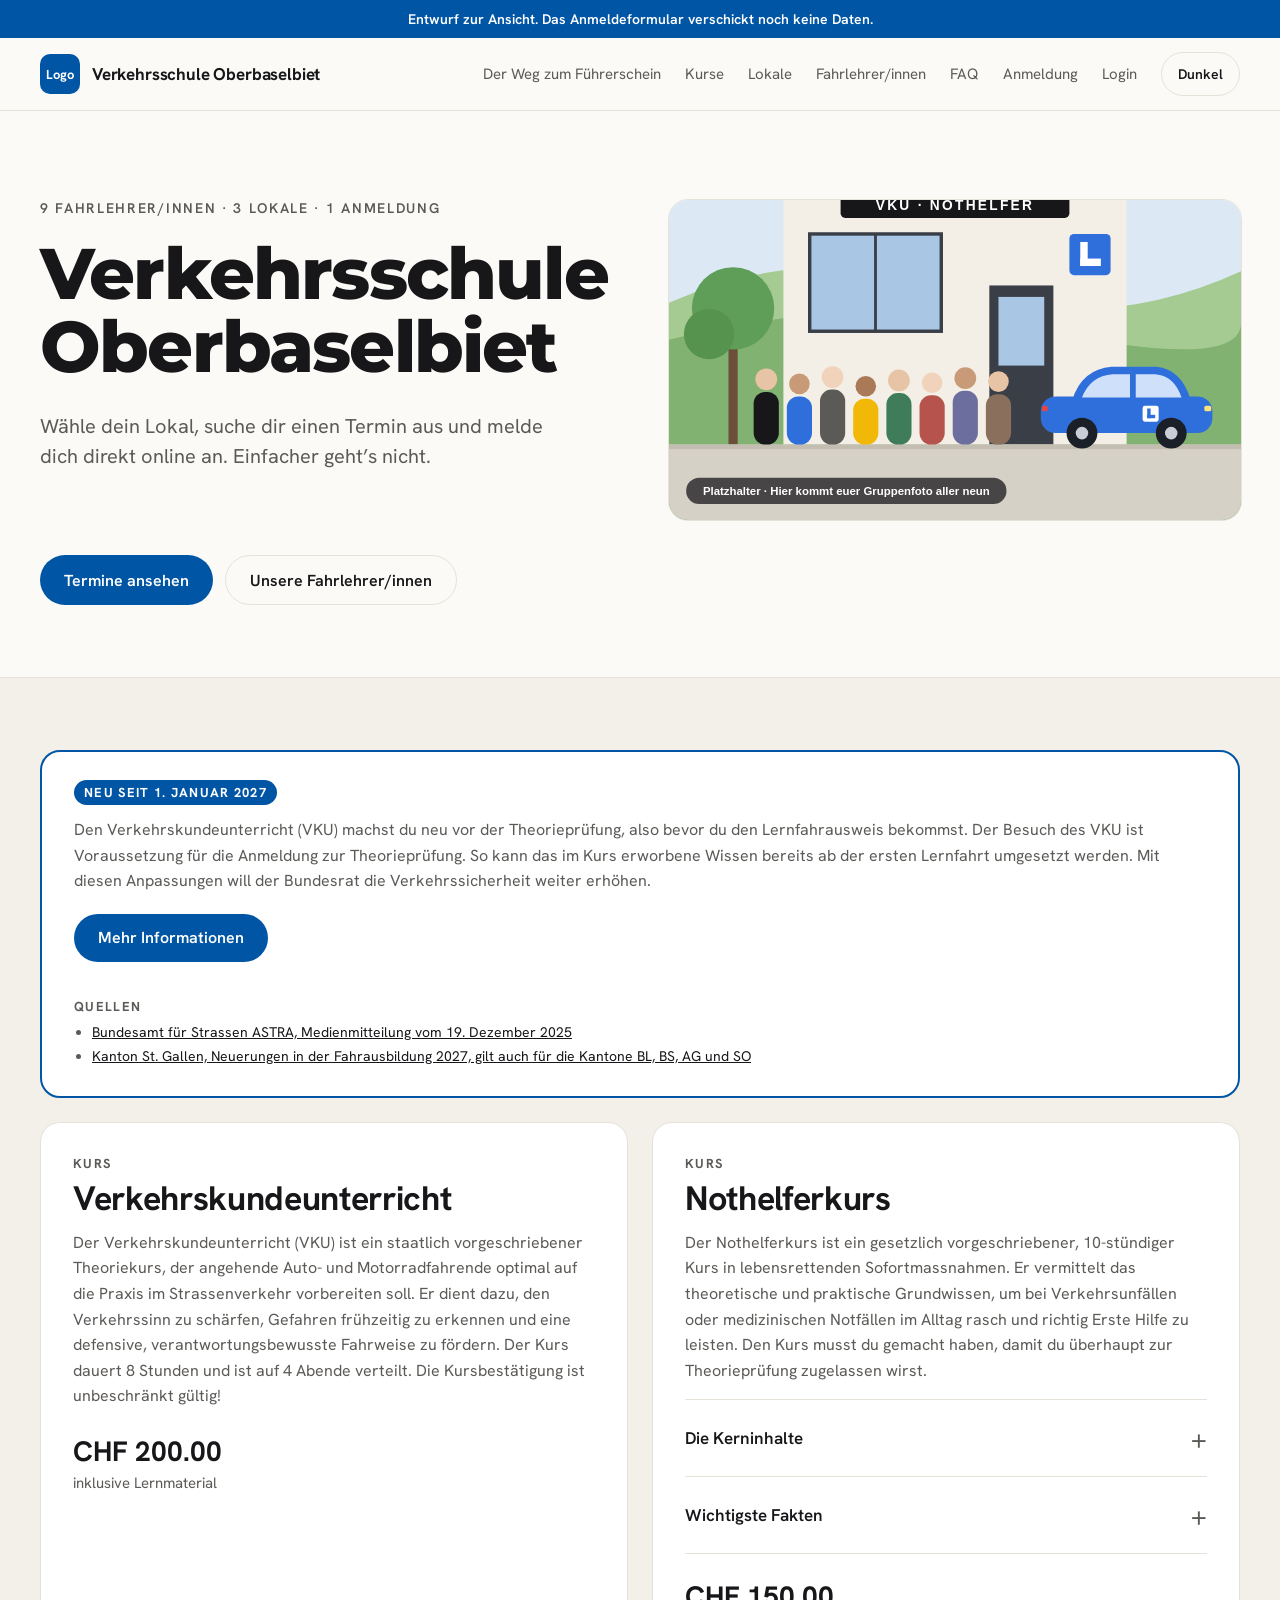
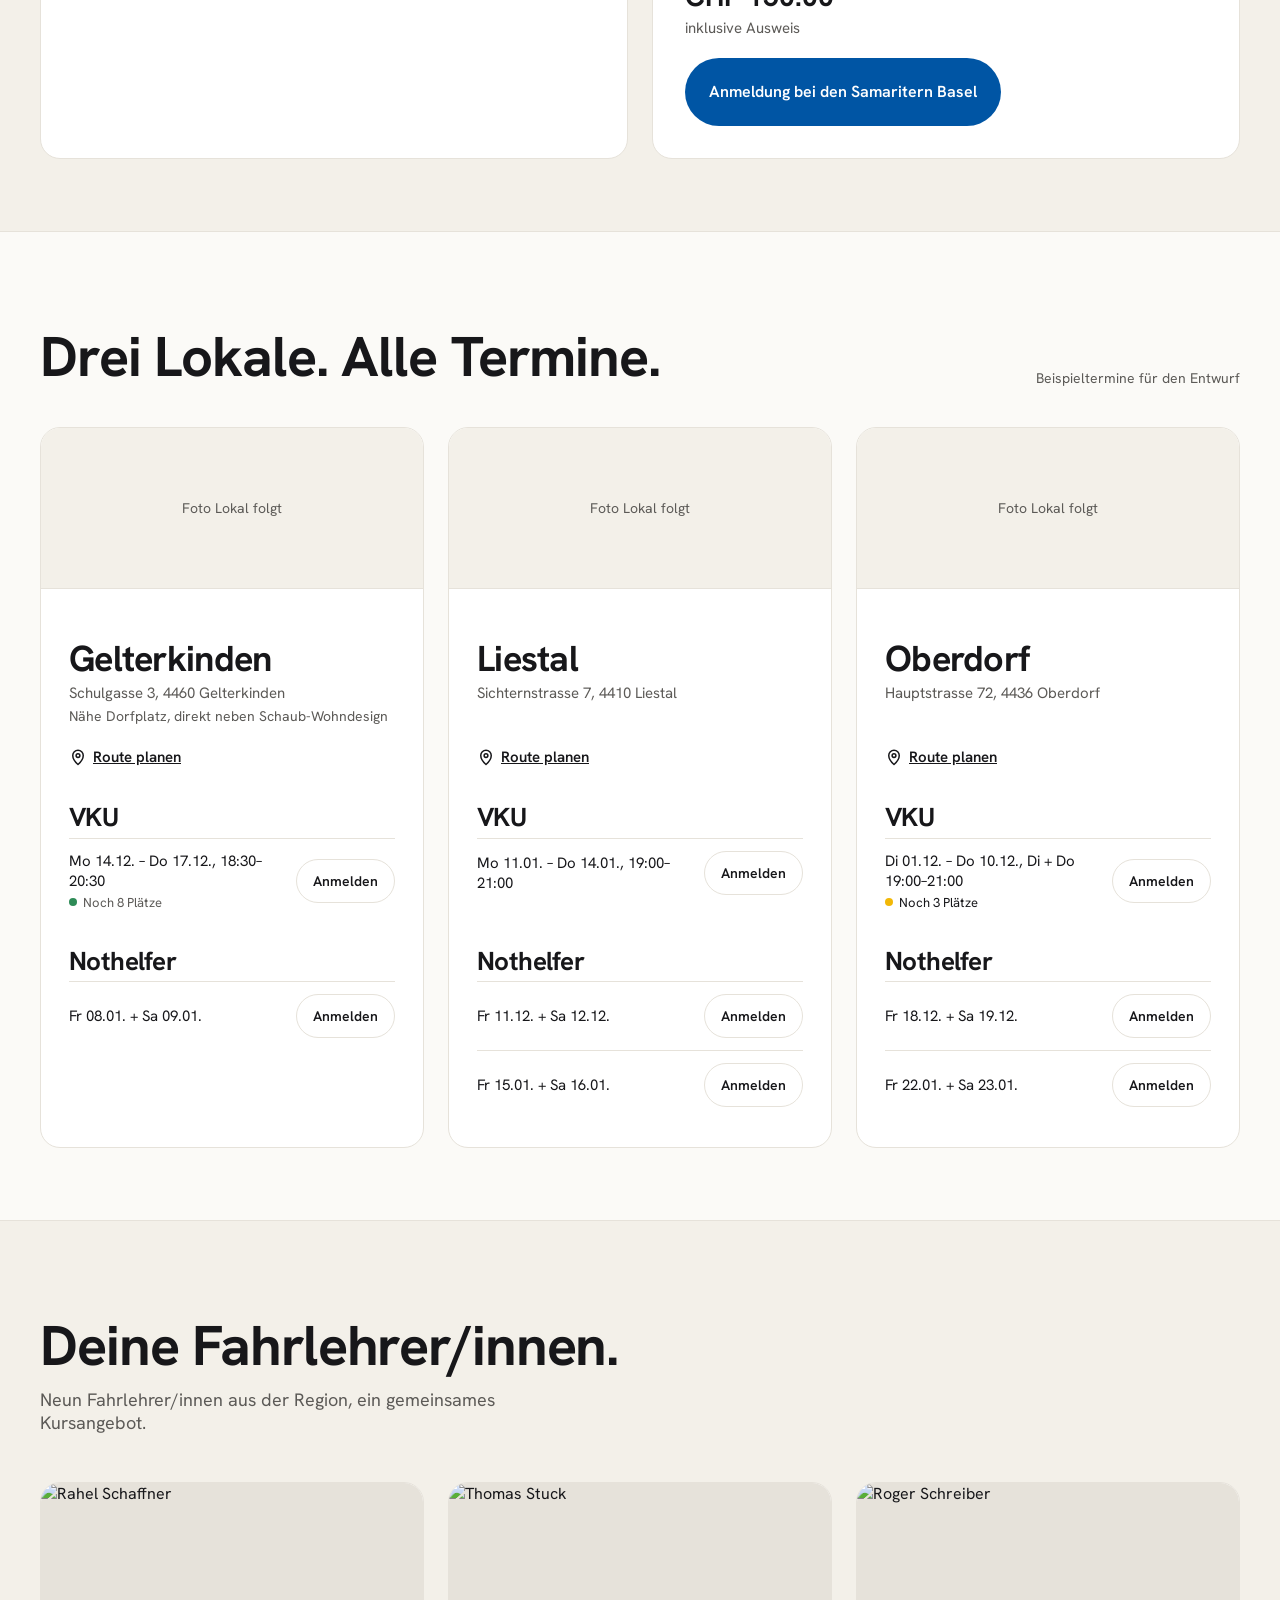
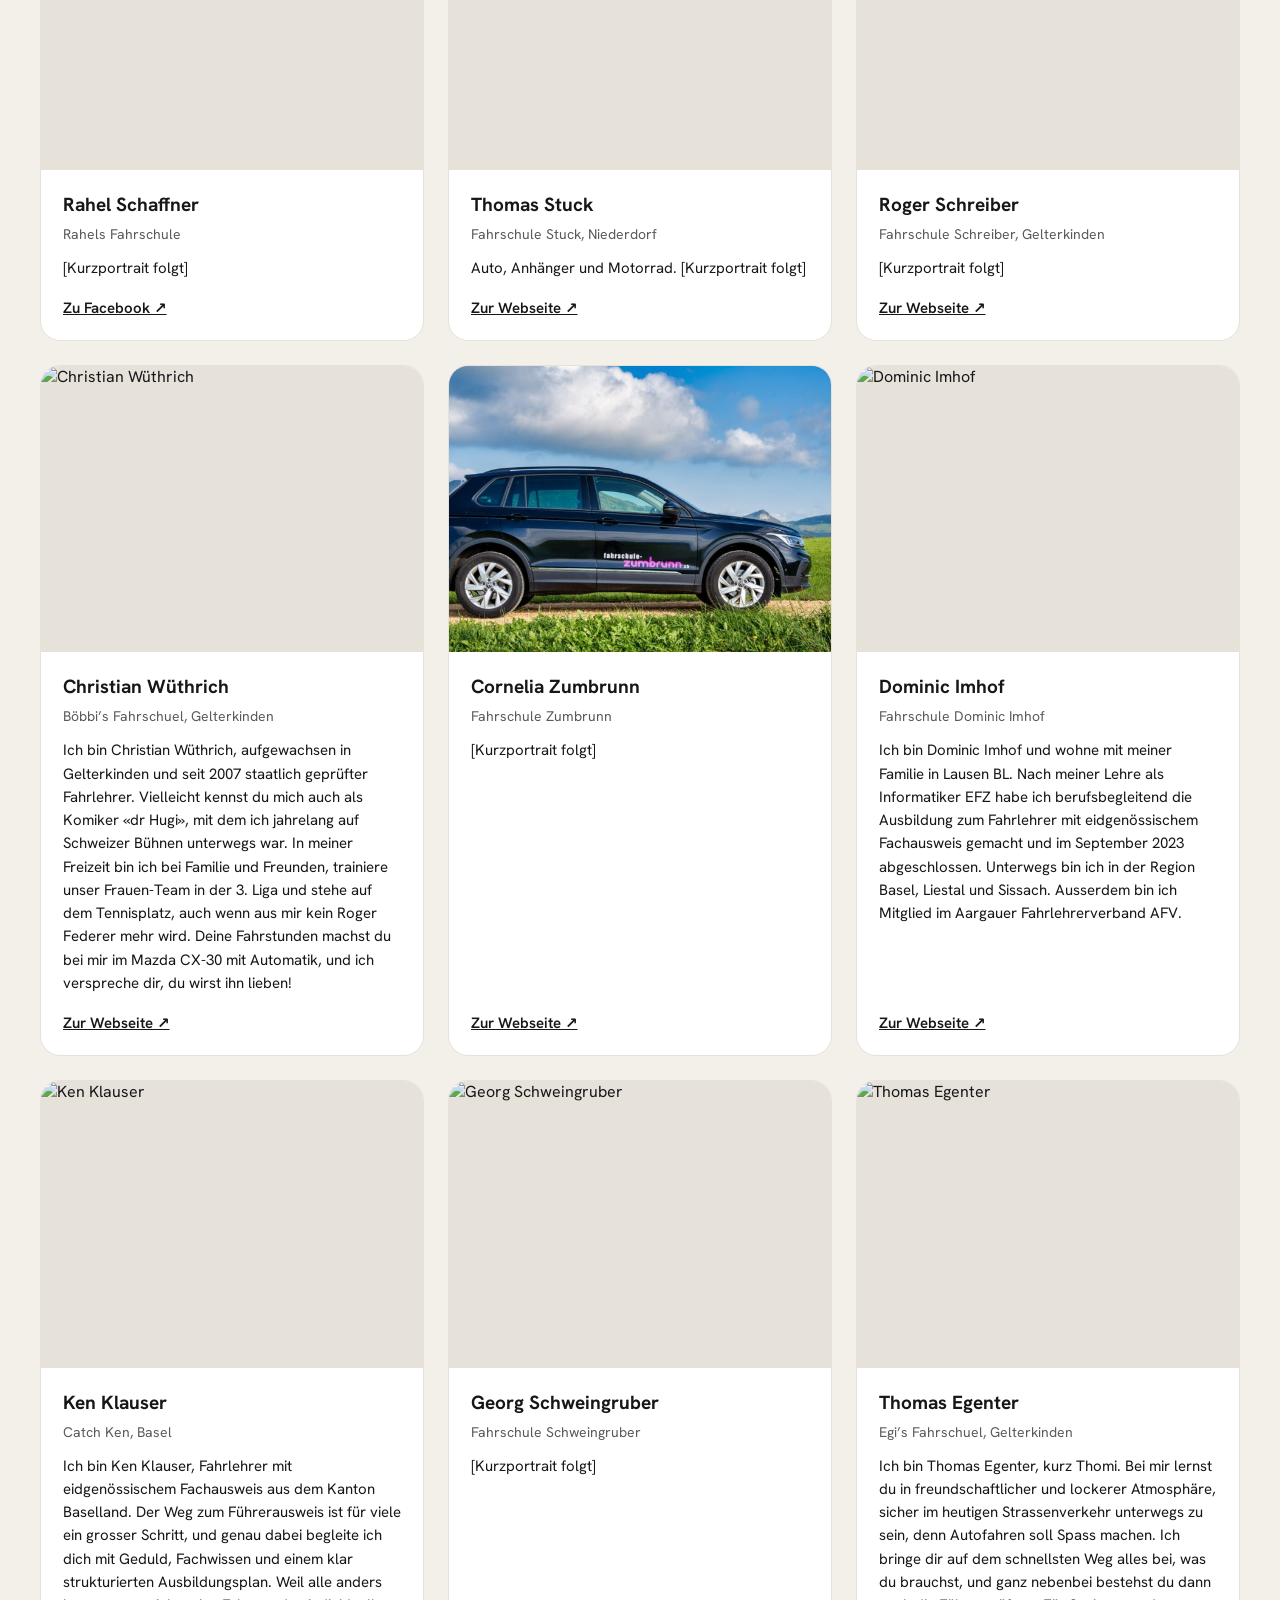
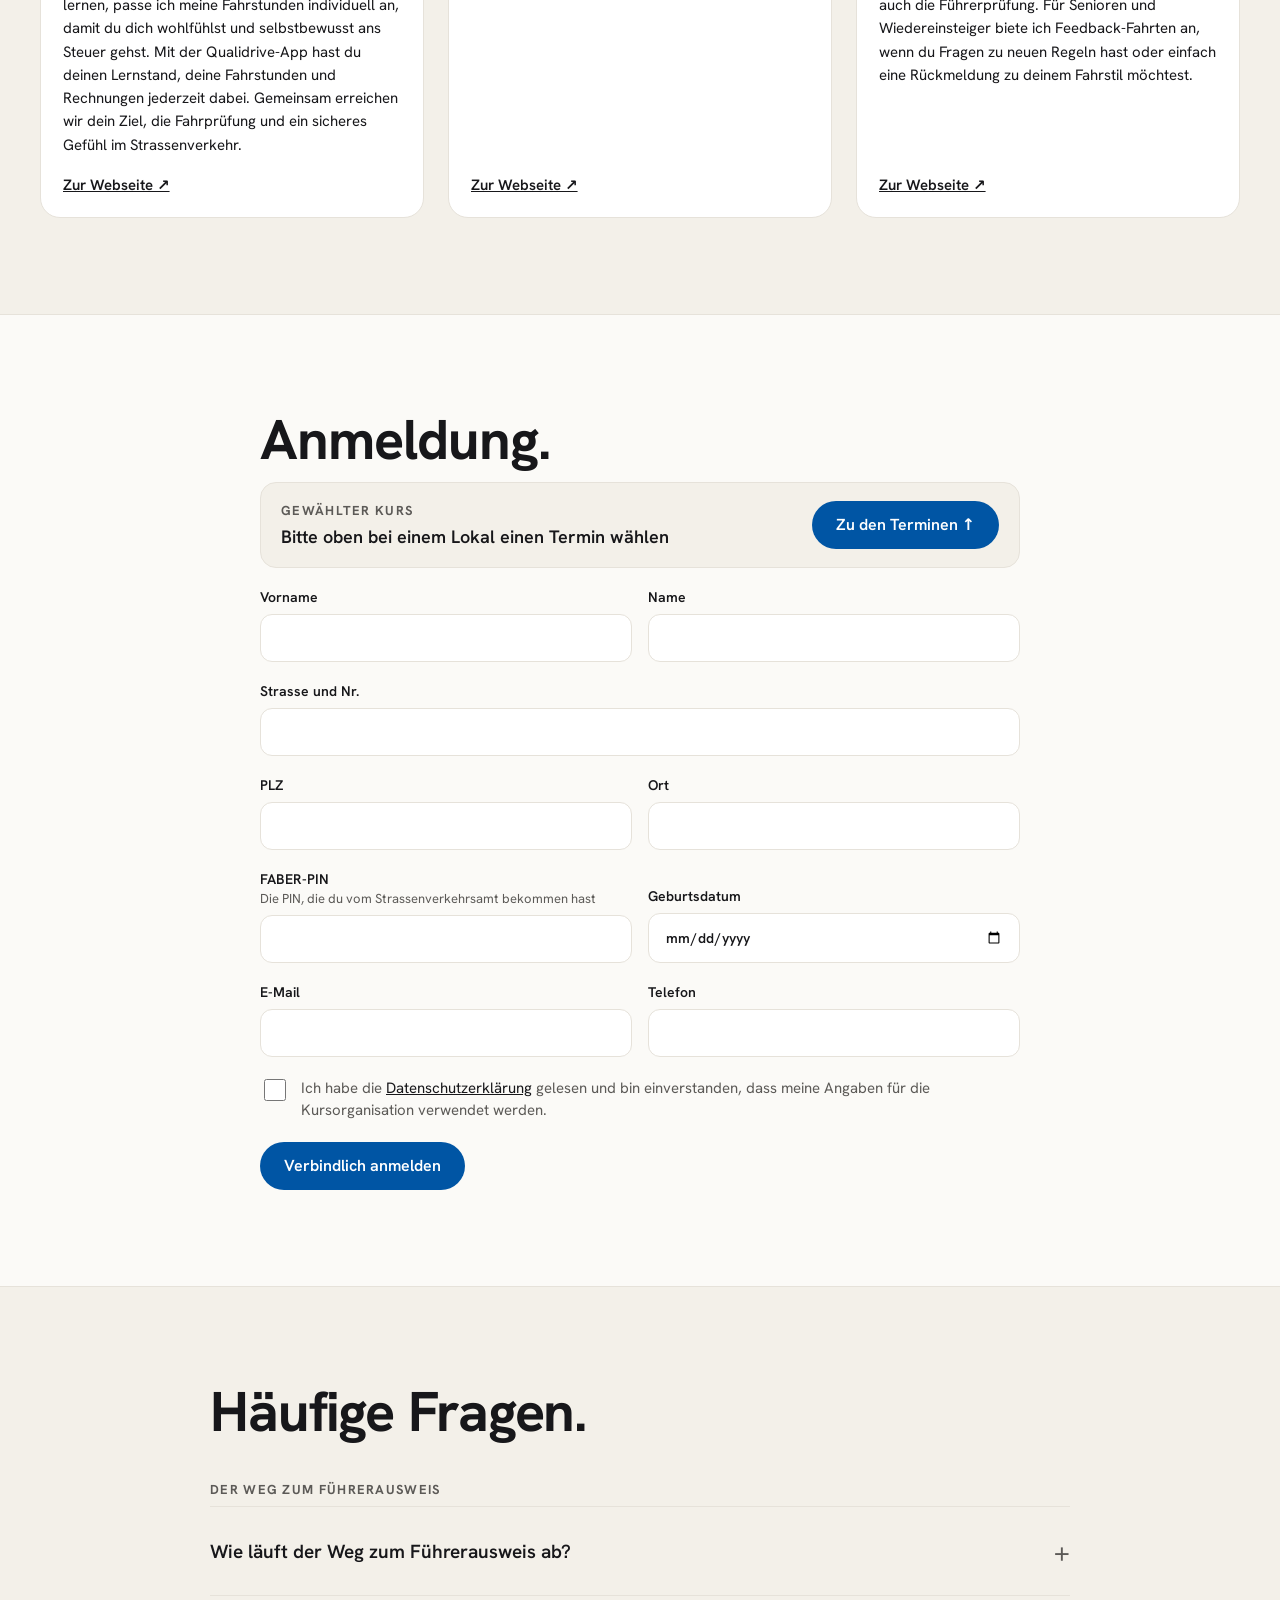
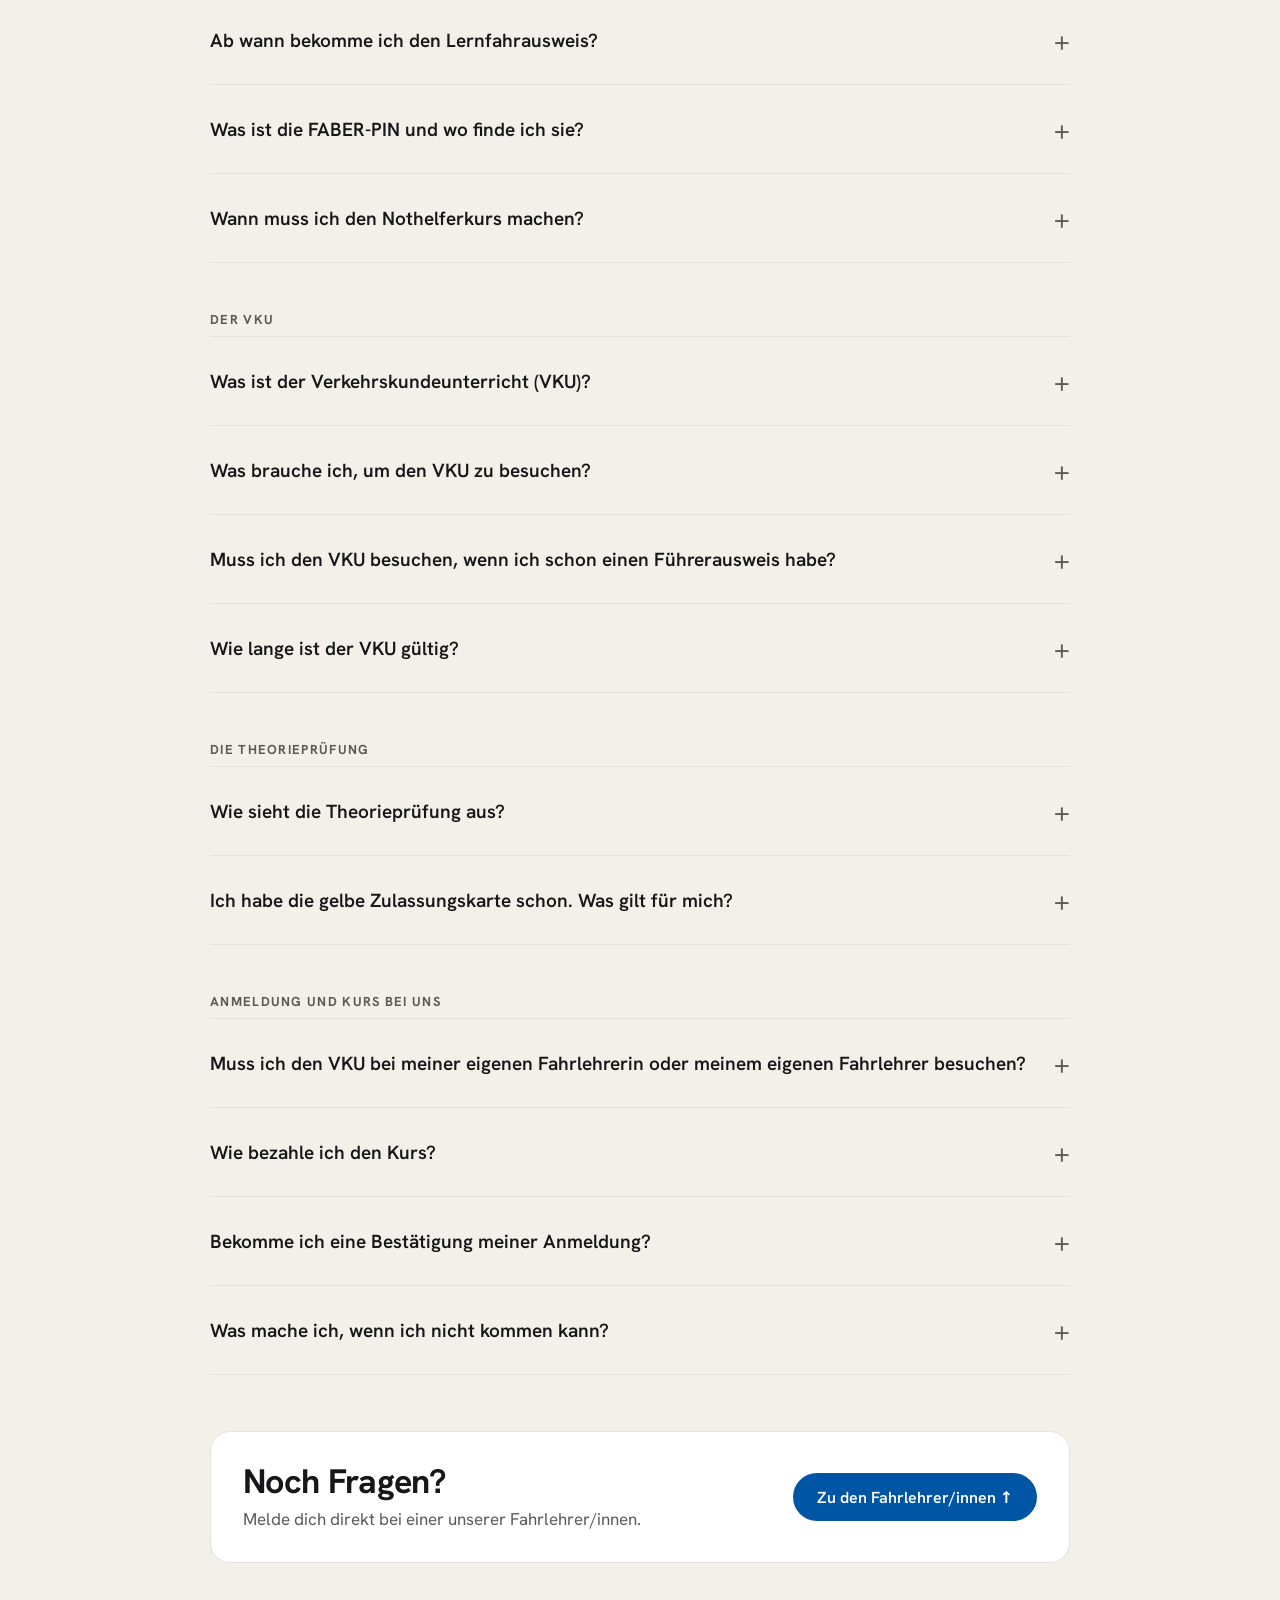
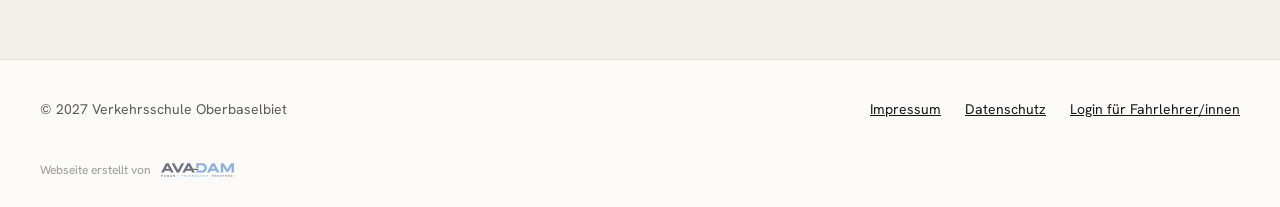
==== index.html @ 72398c6e "Kasten Neu seit 2027: Text über volle Breite, mehr Luft vor den Quellen Co-Authored-By: Claude Opus " ====
<!doctype html>
<html lang="de-CH">
<head>
<meta charset="utf-8">
<meta name="viewport" content="width=device-width, initial-scale=1">
<meta name="robots" content="noindex, nofollow">
<title>Verkehrsschule Oberbaselbiet · Entwurf</title>
<link rel="stylesheet" href="schriften/schriften.css">
<style>
body{margin:0}
[hidden]{display:none !important}
.site{--bg:#FBFAF7;--surface:#FFFFFF;--line:#E6E2DA;--ink:#17171A;--muted:#5C5A57;--accent:#0055A4;--accentInk:#FFFFFF;--soft:#F3F0E9;
  background:var(--bg);color:var(--ink);font-family:"Hanken Grotesk",system-ui,sans-serif;transition:background .3s,color .3s}
.site.dark{--bg:#0F1012;--surface:#181A1D;--line:#2A2D31;--ink:#F2F1EE;--muted:#A8A6A1;--accent:#2F6BC8;--accentInk:#FFFFFF;--soft:#1D2024}
a{color:var(--ink)}a:hover{color:var(--muted)}
/* Titel ohne Serifen (Wunsch der Fahrlehrer/innen, 2. November 2026). Drei Titel zeigen je eine Schrift zur Auswahl. */
.serif{font-family:"Hanken Grotesk",system-ui,sans-serif;font-weight:700;letter-spacing:-0.02em}
.t-haupt{font-family:"Montserrat","Hanken Grotesk",system-ui,sans-serif;font-weight:800;letter-spacing:-0.025em}
.t-kurs{font-family:"Archivo","Hanken Grotesk",system-ui,sans-serif;font-weight:700;letter-spacing:-0.01em}
.t-lokale{font-family:"Space Grotesk","Hanken Grotesk",system-ui,sans-serif;font-weight:700;letter-spacing:-0.02em}
input{font:inherit;color:var(--ink);background:var(--surface);border:1px solid var(--line);border-radius:12px;padding:14px 16px;min-height:48px;box-sizing:border-box;width:100%}
input:focus{outline:2px solid var(--accent);outline-offset:1px}
.btn{display:inline-flex;align-items:center;justify-content:center;min-height:48px;padding:0 24px;border-radius:999px;border:none;background:var(--accent);color:var(--accentInk);font:inherit;font-weight:600;cursor:pointer;text-decoration:none}
.btn:hover{color:var(--accentInk);opacity:.88}
.btn.ghost{background:transparent;color:var(--ink);border:1px solid var(--line)}
.btn.ghost:hover{color:var(--ink);border-color:var(--ink)}
.slot{display:flex;justify-content:space-between;align-items:center;gap:12px;padding:12px 0;border-top:1px solid var(--line)}
.pick{background:transparent;border:1px solid var(--line);border-radius:999px;color:var(--ink);font:inherit;font-size:14px;font-weight:600;padding:0 16px;min-height:44px;cursor:pointer;white-space:nowrap}
.pick:hover{background:var(--accent);color:var(--accentInk);border-color:var(--accent)}
.navlink{text-decoration:none;font-size:15px;color:var(--muted)}
.navlink:hover{color:var(--ink)}
.credit{opacity:.6;transition:opacity .2s}.credit:hover{opacity:1}
.site.dark .credit-logo{filter:brightness(0) invert(1)}
.topcar{position:fixed;right:20px;bottom:20px;z-index:50;width:56px;height:72px;padding:0;border:none;background:transparent;cursor:pointer;opacity:0;pointer-events:none;transition:opacity .3s;filter:drop-shadow(0 6px 10px rgba(0,0,0,.22))}
.topcar.show{opacity:1;pointer-events:auto}
.topcar.show:hover{transform:translateY(-4px);transition:opacity .3s,transform .2s}
.topcar.drive{opacity:0;pointer-events:none;transform:translateY(-110vh);transition:transform .9s cubic-bezier(.55,0,.8,.2),opacity .25s .7s}
.smoke{position:fixed;right:20px;bottom:12px;width:56px;height:40px;z-index:49;pointer-events:none;opacity:1;transition:opacity .6s}
.smoke span{position:absolute;bottom:0;width:22px;height:22px;border-radius:50%;background:rgba(150,150,150,.8);opacity:0}
.smoke.on span{animation:puff .9s ease-out infinite}
.smoke.fade{opacity:0}
@keyframes puff{0%{transform:translate(0,0) scale(.3);opacity:.9}100%{transform:translate(var(--dx),22px) scale(2.4);opacity:0}}
.topcar.burn{opacity:1;animation:shake .07s linear infinite}
@keyframes shake{0%{transform:translate(0,0) rotate(0)}25%{transform:translate(-1.5px,1px) rotate(-2deg)}50%{transform:translate(1.5px,0) rotate(2deg)}75%{transform:translate(-1px,-1px) rotate(-1deg)}100%{transform:translate(0,0) rotate(0)}}
.topcar:focus-visible{outline:2px solid var(--accent);outline-offset:4px;border-radius:8px}
.ph{background:var(--accent);color:var(--accentInk);padding:0 4px;border-radius:4px}
.lokale-grid{display:grid;grid-template-columns:repeat(auto-fit,minmax(min(320px,100%),1fr));gap:24px}
.lokal{background:var(--surface);border:1px solid var(--line);border-radius:20px;overflow:hidden;display:flex;flex-direction:column;row-gap:24px}
.lokal>*{padding:0 28px}
.lokal>.lokal-foto{padding:0}
.lokal>.lokal-kopf{padding-top:28px;display:flex;flex-direction:column;align-items:flex-start}
.lokal-kopf .route{margin-top:auto;padding-top:10px}
.lokal>.lokal-kurs:last-child{padding-bottom:28px}
@supports (grid-template-rows: subgrid){
  .lokal{display:grid;grid-template-rows:subgrid}
}
.frei{display:block;font-size:13px;color:var(--muted);margin-top:3px}
.frei i{display:inline-block;width:8px;height:8px;border-radius:50%;margin-right:6px;vertical-align:1px;background:var(--gruen)}
.frei-knapp{color:var(--ink)}.frei-knapp i{background:var(--gelb)}
.frei-letzter{color:var(--rot);font-weight:600}.frei-letzter i{background:var(--rot)}
.site{--gruen:#2E8B57;--gelb:#F2B807;--rot:#B42318}.site.dark{--gruen:#5BD08A;--rot:#F97066}
.team-grid{display:grid;grid-template-columns:repeat(3,minmax(0,1fr));gap:24px}
@media (max-width:900px){.team-grid{grid-template-columns:repeat(2,minmax(0,1fr))}}
@media (max-width:600px){.team-grid{grid-template-columns:1fr}}
.faq{border-top:1px solid var(--line)}
.faq:last-child{border-bottom:1px solid var(--line)}
.faq summary{list-style:none;cursor:pointer;display:flex;justify-content:space-between;align-items:center;gap:16px;padding:22px 0;min-height:44px;font-size:19px;font-weight:600}
.faq summary::-webkit-details-marker{display:none}
.faq summary::after{content:"+";font-size:28px;font-weight:400;line-height:1;color:var(--muted);transition:transform .2s}
.faq[open] summary::after{transform:rotate(45deg)}
.faq p{margin:0 0 22px;font-size:17px;line-height:1.65;color:var(--muted);max-width:62ch}
.kurs-info summary{padding:16px 0;font-size:17px}
.kurs-info p{font-size:15px;margin:0 0 12px}
.kurs-info ul{margin:0 0 16px;padding-left:18px;font-size:15px;line-height:1.6;color:var(--muted)}
.kurs-info li{margin-bottom:6px}
.kurs-info strong{color:var(--ink);font-weight:600}
.hero{display:grid;grid-template-columns:minmax(0,1fr) minmax(0,1fr);grid-template-areas:"text img" "btns .";column-gap:56px;row-gap:36px}
.hero-text{grid-area:text}.hero-img{grid-area:img;min-height:320px;position:relative}.hero-img img{position:absolute;inset:0}.hero-btns{grid-area:btns}
@media (max-width: 860px){.hero{grid-template-columns:minmax(0,1fr);grid-template-areas:"text" "img" "btns";row-gap:28px}.hero-img{aspect-ratio:10/9;min-height:0}}
.menu-btn{display:none;align-items:center;gap:8px;min-height:44px;padding:0 14px;margin-left:auto;border-radius:999px;border:1px solid var(--line);background:transparent;color:var(--ink);font:inherit;font-size:15px;font-weight:600;cursor:pointer}
.menu-mob{display:none}
@media (max-width: 760px){.nav-desk{display:none !important}.menu-btn{display:inline-flex}.menu-mob{display:flex;flex-direction:column;padding:4px 24px 16px;border-top:1px solid var(--line)}.menu-mob a{display:flex;align-items:center;min-height:52px;font-size:18px;font-weight:600;text-decoration:none;color:var(--ink);border-bottom:1px solid var(--line)}.menu-mob .btn{margin-top:16px;align-self:flex-start}}
</style>
</head>
<body>
<div id="seitenanfang" class="site" style="min-height: 100vh">


<div style="background: var(--accent); color: var(--accentInk); text-align: center; font-size: 14px; font-weight: 600; padding: 10px 16px">Entwurf zur Ansicht. Das Anmeldeformular verschickt noch keine Daten.</div>
<header style="position: sticky; top: 0; z-index: 10; background: var(--bg); border-bottom: 1px solid var(--line)">
<div style="max-width: 1200px; margin: 0 auto; padding: 14px 24px; display: flex; flex-wrap: wrap; align-items: center; justify-content: space-between; gap: 16px">
<a href="#top" style="display: flex; align-items: center; gap: 12px; text-decoration: none">
<span style="width: 40px; height: 40px; border-radius: 10px; background: var(--accent); color: var(--accentInk); display: flex; align-items: center; justify-content: center; font-weight: 700; font-size: 13px">Logo</span>
<span style="font-weight: 700; font-size: 17px; letter-spacing: -0.01em">Verkehrsschule Oberbaselbiet</span>
</a>
<nav class="nav-desk" style="display: flex; flex-wrap: wrap; align-items: center; gap: 24px">
<a class="navlink" href="neu-ab-2027.html">Der Weg zum Führerschein</a>
<a class="navlink" href="#kurse">Kurse</a>
<a class="navlink" href="#lokale">Lokale</a>
<a class="navlink" href="#team">Fahrlehrer/innen</a>
<a class="navlink" href="#faq">FAQ</a>
<a class="navlink" href="#anmeldung">Anmeldung</a>
<a class="navlink" href="verwaltung/" title="Verwaltung für Fahrlehrer/innen">Login</a>
<button type="button" class="btn ghost" style="min-height: 44px; padding: 0 16px; font-size: 14px" data-action="theme" aria-label="Hell oder dunkel umschalten">Dunkel</button>
</nav>
<button type="button" class="menu-btn" data-action="menu" aria-expanded="false" aria-controls="menu-mob"><span class="ico-open"><svg width="20" height="20" viewBox="0 0 24 24" fill="none" stroke="currentColor" stroke-width="2" stroke-linecap="round" aria-hidden="true"><path d="M4 7h16M4 12h16M4 17h16"></path></svg></span><span class="ico-close" hidden><svg width="20" height="20" viewBox="0 0 24 24" fill="none" stroke="currentColor" stroke-width="2" stroke-linecap="round" aria-hidden="true"><path d="M6 6l12 12M18 6L6 18"></path></svg></span><span class="menu-label">Menü</span></button>
</div>
<div class="menu-mob" id="menu-mob" hidden>
<a href="neu-ab-2027.html" data-close-menu>Der Weg zum Führerschein</a>
<a href="#kurse" data-close-menu>Kurse</a>
<a href="#lokale" data-close-menu>Lokale</a>
<a href="#team" data-close-menu>Fahrlehrer/innen</a>
<a href="#faq" data-close-menu>FAQ</a>
<a href="#anmeldung" data-close-menu>Anmeldung</a>
<a href="verwaltung/" data-close-menu>Login für Fahrlehrer/innen</a>
<button type="button" class="btn ghost" style="min-height: 44px; padding: 0 16px; font-size: 14px" data-action="theme" aria-label="Hell oder dunkel umschalten">Dunkel</button>
</div>
</header>

<section id="top" style="max-width: 1200px; margin: 0 auto; padding: 88px 24px 72px">
<div class="hero">
<div class="hero-text">
<p style="margin: 0 0 20px; font-size: 14px; font-weight: 600; letter-spacing: 0.12em; text-transform: uppercase; color: var(--muted)"><span style="white-space: nowrap"><span data-anzahl="fahrlehrer">9</span> Fahrlehrer/innen</span> · <span style="white-space: nowrap"><span data-anzahl="lokale">3</span> Lokale</span> · <span style="white-space: nowrap">1 Anmeldung</span></p>
<h1 class="t-haupt" style="margin: 0; font-size: clamp(40px, 5.6vw, 76px); line-height: 1.02">Verkehrsschule Oberbaselbiet</h1>
<p style="margin: 28px 0 0; font-size: 20px; line-height: 1.5; color: var(--muted); max-width: 46ch">Wähle dein Lokal, suche dir einen Termin aus und melde dich direkt online an. Einfacher geht’s nicht.</p>
</div>
<div class="hero-img">
<img src="bilder/platzhalter-lokal.svg" alt="Platzhalter: Lokal mit Fahrlehrer/innen und Fahrschulauto" style="display: block; width: 100%; height: 100%; object-fit: cover; object-position: 50% 100%; border-radius: 20px; border: 1px solid var(--line)">
</div>
<div class="hero-btns" style="display: flex; flex-wrap: wrap; gap: 12px">
<a class="btn" href="#lokale">Termine ansehen</a>
<a class="btn ghost" href="#team">Unsere Fahrlehrer/innen</a>
</div>
</div>
</section>

<section id="kurse" style="background: var(--soft); border-top: 1px solid var(--line); border-bottom: 1px solid var(--line)">
<div style="max-width: 1200px; margin: 0 auto; padding: 72px 24px 0">
<div class="neu-2027" style="background: var(--surface); border: 2px solid var(--accent); border-radius: 20px; padding: 28px 32px; min-width: 0">
<p style="margin: 0 0 12px"><span style="display: inline-block; background: var(--accent); color: var(--accentInk); font-size: 13px; font-weight: 700; letter-spacing: 0.1em; text-transform: uppercase; padding: 4px 10px; border-radius: 999px">Neu seit 1. Januar 2027</span></p>
<p style="margin: 0 0 20px; line-height: 1.6; color: var(--muted)">Den Verkehrskundeunterricht (VKU) machst du neu vor der Theorieprüfung, also bevor du den Lernfahrausweis bekommst. Der Besuch des VKU ist Voraussetzung für die Anmeldung zur Theorieprüfung. So kann das im Kurs erworbene Wissen bereits ab der ersten Lernfahrt umgesetzt werden. Mit diesen Anpassungen will der Bundesrat die Verkehrssicherheit weiter erhöhen.</p>
<a class="btn" href="neu-ab-2027.html">Mehr Informationen</a>
<p style="margin: 36px 0 6px; font-size: 13px; font-weight: 700; letter-spacing: 0.1em; text-transform: uppercase; color: var(--muted)">Quellen</p>
<ul style="margin: 0; padding-left: 18px; font-size: 14px; line-height: 1.7; color: var(--muted); overflow-wrap: anywhere">
<li><a href="https://www.astra.admin.ch/de/newnsb/JI77FXMhV4_vvTYaZagW0" target="_blank" rel="noopener">Bundesamt für Strassen ASTRA, Medienmitteilung vom 19. Dezember 2025</a></li>
<li><a href="https://www.sg.ch/verkehr/strassenverkehr/lernfahrausweise/theoriepruefung/neuerungen-fahrausbildung-2027.html" target="_blank" rel="noopener">Kanton St. Gallen, Neuerungen in der Fahrausbildung 2027, gilt auch für die Kantone BL, BS, AG und SO</a></li>
</ul>
</div>
</div>
<div style="max-width: 1200px; margin: 0 auto; padding: 24px 24px 72px; display: grid; grid-template-columns: repeat(auto-fit, minmax(min(300px, 100%), 1fr)); gap: 24px">
<div style="background: var(--surface); border: 1px solid var(--line); border-radius: 20px; padding: 32px">
<p style="margin: 0; font-size: 13px; font-weight: 700; letter-spacing: 0.1em; text-transform: uppercase; color: var(--muted)">Kurs</p>
<h2 class="t-kurs" style="margin: 8px 0 12px; font-size: clamp(26px, 6.4vw, 34px); line-height: 1.1; hyphens: auto; overflow-wrap: break-word">Verkehrskunde&shy;unterricht</h2>
<p style="margin: 0 0 24px; line-height: 1.6; color: var(--muted)">Der Verkehrskundeunterricht (VKU) ist ein staatlich vorgeschriebener Theoriekurs, der angehende Auto- und Motorradfahrende optimal auf die Praxis im Strassenverkehr vorbereiten soll. Er dient dazu, den Verkehrssinn zu schärfen, Gefahren frühzeitig zu erkennen und eine defensive, verantwortungsbewusste Fahrweise zu fördern. Der Kurs dauert 8 Stunden und ist auf 4 Abende verteilt. Die Kursbestätigung ist unbeschränkt gültig!</p>
<p style="margin: 0; font-size: 28px; font-weight: 700" data-preis="vku">CHF XX.XX</p>
<p style="margin: 4px 0 0; font-size: 15px; color: var(--muted)">inklusive Lernmaterial</p>
</div>
<div style="background: var(--surface); border: 1px solid var(--line); border-radius: 20px; padding: 32px">
<p style="margin: 0; font-size: 13px; font-weight: 700; letter-spacing: 0.1em; text-transform: uppercase; color: var(--muted)">Kurs</p>
<h2 class="t-kurs" style="margin: 8px 0 12px; font-size: clamp(26px, 6.4vw, 34px); line-height: 1.1; hyphens: auto; overflow-wrap: break-word">Nothelferkurs</h2>
<p style="margin: 0 0 16px; line-height: 1.6; color: var(--muted)">Der Nothelferkurs ist ein gesetzlich vorgeschriebener, 10-stündiger Kurs in lebensrettenden Sofortmassnahmen. Er vermittelt das theoretische und praktische Grundwissen, um bei Verkehrsunfällen oder medizinischen Notfällen im Alltag rasch und richtig Erste Hilfe zu leisten. Den Kurs musst du gemacht haben, damit du überhaupt zur Theorieprüfung zugelassen wirst.</p>
<div style="margin: 0 0 24px">
<details class="faq kurs-info"><summary>Die Kerninhalte</summary>
<p>Der Kurs ist stark praxisorientiert und deckt diese Schwerpunkte ab:</p>
<ul>
<li><strong>Verhalten bei Unfällen:</strong> Unfallstelle absichern, den Überblick behalten und auf den Eigenschutz achten.</li>
<li><strong>Alarmierung:</strong> Notruf richtig absetzen (Sanität 144, Polizei 117, Feuerwehr 118) und Notruf-Apps nutzen.</li>
<li><strong>Lebensrettende Sofortmassnahmen:</strong> Bewusstlose richtig lagern (stabile Seitenlage) und starke Blutungen stillen.</li>
<li><strong>Reanimation (BLS-AED):</strong> Herz-Lungen-Wiederbelebung (Herzdruckmassage und Beatmung) und der sichere Einsatz eines automatisierten Defibrillators (AED).</li>
</ul>
</details>
<details class="faq kurs-info"><summary>Wichtigste Fakten</summary>
<ul>
<li><strong>Dauer:</strong> Insgesamt 10 Stunden, oft aufgeteilt auf ein Wochenende oder zwei bis drei Abende.</li>
<li><strong>Preis:</strong> <span data-preis="nothelfer">CHF XX.XX</span> inklusive Ausweis.</li>
<li><strong>Gültigkeit:</strong> Die Bescheinigung ist in der Schweiz 6 Jahre gültig.</li>
<li><strong>Prüfung:</strong> Es gibt keine Abschlussprüfung. Wenn du bei allen Lektionen aktiv mitmachst, bekommst du die Bestätigung.</li>
</ul>
<p><strong>Variante Blended Learning oder E-Learning:</strong> Statt im herkömmlichen Nothelferkurs kannst du den gleichen Inhalt auch in zwei Teilen lernen. Zuerst die Theorie im Selbststudium, danach den Praxisteil mit Fallbeispielen bei einem Samariterverein deiner Wahl.</p>
</details>
</div>
<p style="margin: 0; font-size: 28px; font-weight: 700" data-preis="nothelfer">CHF XX.XX</p>
<p style="margin: 4px 0 20px; font-size: 15px; color: var(--muted)">inklusive Ausweis</p>
<a class="btn" style="text-align: center; padding: 10px 24px; line-height: 1.3" href="https://www.samariter-basel.ch/de/nothilfekurs-blended-learning" target="_blank" rel="noopener">Anmeldung bei den Samaritern Basel</a>
</div>
</div>
</section>

<section id="lokale" style="max-width: 1200px; margin: 0 auto; padding: 96px 24px 72px">
<div style="display: flex; flex-wrap: wrap; justify-content: space-between; align-items: flex-end; gap: 16px; margin-bottom: 40px">
<h2 class="t-lokale" style="margin: 0; font-size: clamp(34px, 4.6vw, 56px); line-height: 1.05">Drei Lokale. Alle Termine.</h2>
<p style="margin: 0; font-size: 14px; color: var(--muted)">Beispieltermine für den Entwurf</p>
</div>
<div id="lokale-liste" class="lokale-grid"></div>
<noscript><p style="margin: 0; color: var(--muted)">Bitte JavaScript einschalten, um die Lokale und Termine zu sehen.</p></noscript>
</section>

<section id="team" style="background: var(--soft); border-top: 1px solid var(--line); border-bottom: 1px solid var(--line)">
<div style="max-width: 1200px; margin: 0 auto; padding: 96px 24px">
<h2 class="serif" style="margin: 0 0 12px; font-size: clamp(34px, 4.6vw, 56px); line-height: 1.05">Deine Fahrlehrer/innen.</h2>
<p style="margin: 0 0 48px; font-size: 18px; color: var(--muted); max-width: 52ch"><span data-anzahl="fahrlehrer-wort">Neun</span> Fahrlehrer/innen aus der Region, ein gemeinsames Kursangebot.</p>
<div class="team-grid" id="team-grid"></div>
</div>
</section>

<section id="anmeldung" style="max-width: 760px; margin: 0 auto; padding: 96px 24px">
<h2 class="serif" style="margin: 0 0 12px; font-size: clamp(34px, 4.6vw, 56px); line-height: 1.05">Anmeldung.</h2>
<form id="formular" novalidate>
<div style="display: flex; flex-direction: column; gap: 20px">
<div style="background: var(--soft); border: 1px solid var(--line); border-radius: 16px; padding: 18px 20px; display: flex; flex-wrap: wrap; justify-content: space-between; align-items: center; gap: 16px">
<div style="flex: 1 1 240px; min-width: 0">
<p style="margin: 0; font-size: 13px; font-weight: 700; letter-spacing: 0.1em; text-transform: uppercase; color: var(--muted)">Gewählter Kurs</p>
<p style="margin: 6px 0 0; font-size: 18px; font-weight: 600"><span id="gewaehlt">Bitte oben bei einem Lokal einen Termin wählen</span></p>
</div>
<button type="button" class="btn" id="zu-terminen" data-action="lokale">Zu den Terminen ↑</button>
<button type="button" id="aendern" data-action="lokale" hidden style="background: transparent; border: none; padding: 0 4px; min-height: 44px; font: inherit; font-size: 15px; font-weight: 600; color: var(--ink); text-decoration: underline; text-underline-offset: 3px; cursor: pointer">Ändern</button>
</div>
<div style="display: grid; grid-template-columns: repeat(auto-fit, minmax(240px, 1fr)); gap: 16px">
<label style="display: flex; flex-direction: column; gap: 8px; font-size: 14px; font-weight: 600">Vorname<input type="text" name="vorname" autocomplete="given-name" required></label>
<label style="display: flex; flex-direction: column; gap: 8px; font-size: 14px; font-weight: 600">Name<input type="text" name="name" autocomplete="family-name" required></label>
</div>
<label style="display: flex; flex-direction: column; gap: 8px; font-size: 14px; font-weight: 600">Strasse und Nr.<input type="text" name="strasse" autocomplete="street-address" required></label>
<div style="display: grid; grid-template-columns: repeat(auto-fit, minmax(160px, 1fr)); gap: 16px">
<label style="display: flex; flex-direction: column; gap: 8px; font-size: 14px; font-weight: 600">PLZ<input type="text" name="plz" inputmode="numeric" autocomplete="postal-code" required></label>
<label style="display: flex; flex-direction: column; gap: 8px; font-size: 14px; font-weight: 600">Ort<input type="text" name="ort" autocomplete="address-level2" required></label>
</div>
<div style="display: grid; grid-template-columns: repeat(auto-fit, minmax(240px, 1fr)); gap: 16px; align-items: end">
<label style="display: flex; flex-direction: column; gap: 8px; font-size: 14px; font-weight: 600"><span style="display: flex; flex-direction: column; gap: 2px">FABER-PIN<span style="font-size: 13px; font-weight: 400; color: var(--muted)">Die PIN, die du vom Strassenverkehrsamt bekommen hast</span></span><input type="text" name="faber" required></label>
<label style="display: flex; flex-direction: column; gap: 8px; font-size: 14px; font-weight: 600">Geburtsdatum<input type="date" name="geburtsdatum" autocomplete="bday" required></label>
</div>
<div style="display: grid; grid-template-columns: repeat(auto-fit, minmax(240px, 1fr)); gap: 16px">
<label style="display: flex; flex-direction: column; gap: 8px; font-size: 14px; font-weight: 600">E-Mail<input type="email" name="email" autocomplete="email" inputmode="email" required></label>
<label style="display: flex; flex-direction: column; gap: 8px; font-size: 14px; font-weight: 600">Telefon<input type="tel" name="telefon" autocomplete="tel" required></label>
</div>
<div aria-hidden="true" style="position: absolute; left: -10000px; width: 1px; height: 1px; overflow: hidden"><label>Bitte leer lassen<input type="text" name="website" tabindex="-1" autocomplete="off" id="hp"></label></div>
<label style="display: flex; gap: 12px; align-items: flex-start; font-size: 15px; line-height: 1.5; color: var(--muted)"><input type="checkbox" name="einverstanden" required style="width: 22px; min-height: 22px; height: 22px; margin-top: 2px; flex-shrink: 0"><span>Ich habe die <a href="datenschutz.html">Datenschutzerklärung</a> gelesen und bin einverstanden, dass meine Angaben für die Kursorganisation verwendet werden.</span></label>
<p id="formular-fehler" hidden role="alert" style="margin: 0; font-size: 15px; font-weight: 600; color: #B42318"></p>
<button type="submit" class="btn" style="align-self: flex-start" data-action="send">Verbindlich anmelden</button>
</div>
</form>
<div id="danke" hidden>
<div style="background: var(--soft); border: 1px solid var(--line); border-radius: 20px; padding: 32px">
<p class="serif" style="margin: 0; font-size: 36px">Danke, das hat geklappt.</p>
<p style="margin: 12px 0 0; line-height: 1.6; color: var(--muted)">Du bekommst gleich eine Bestätigung per E-Mail. Wir sehen uns im Kurs.</p>
<button type="button" class="btn ghost" style="margin-top: 20px" data-action="reset">Weitere Anmeldung</button>
</div>
</div>
</section>

<section id="faq" style="background: var(--soft); border-top: 1px solid var(--line)">
<div style="max-width: 860px; margin: 0 auto; padding: 96px 24px">
<h2 class="serif" style="margin: 0 0 40px; font-size: clamp(34px, 4.6vw, 56px); line-height: 1.05">Häufige Fragen.</h2>
<h3 style="margin: 0 0 8px; font-size: 13px; font-weight: 700; letter-spacing: 0.1em; text-transform: uppercase; color: var(--muted)">Der Weg zum Führerausweis</h3>
<div>
<details class="faq"><summary>Wie läuft der Weg zum Führerausweis ab?</summary><p>Du gehst diese Schritte der Reihe nach:</p>
<ol style="margin: 0 0 16px; padding-left: 22px; font-size: 17px; line-height: 1.65; color: var(--muted); max-width: 62ch">
<li>Du reichst beim Strassenverkehrsamt das Gesuch um den Lernfahrausweis ein und bekommst deine FABER-PIN.</li>
<li>Du machst den Nothelferkurs, den Sehtest und den VKU und hast ein Passfoto bereit. Danach bekommst du die Bewilligung für die Theorieprüfung.</li>
<li>Du bestehst die Theorieprüfung und bekommst den Lernfahrausweis.</li>
<li>Du nimmst Fahrstunden und sammelst Fahrpraxis.</li>
<li>Du bestehst die praktische Führerprüfung und bekommst den Führerausweis auf Probe.</li>
<li>Du fährst drei Jahre auf Probe und besuchst im ersten Jahr den WAB-Kurs.</li>
<li>Du bekommst den definitiven Führerausweis.</li>
</ol>
<p>Je nach Kanton brauchst du einzelne Nachweise wie Nothelferkurs, Sehtest oder Passfoto schon beim Gesuch.</p></details>
<details class="faq"><summary>Ab wann bekomme ich den Lernfahrausweis?</summary><p>Den Lernfahrausweis fürs Auto (Kategorie B) gibt es ab 17 Jahren, fürs Motorrad A1 ab 15 beziehungsweise 16 und für die Kategorie A ab 18 Jahren. Das Gesuch kannst du schon einen Monat vor dem Mindestalter einreichen. Zur Theorieprüfung kannst du dich in Baselland vier Wochen vor dem Mindestalter anmelden. Losfahren darfst du aber erst, wenn du das Mindestalter erreicht hast.</p></details>
<details class="faq"><summary>Was ist die FABER-PIN und wo finde ich sie?</summary><p>Die FABER-PIN ist deine persönliche Nummer im Fahrberechtigungsregister. Du musst sie nicht extra beantragen. Du bekommst sie vom Strassenverkehrsamt, sobald du das Gesuch um den Lernfahrausweis eingereicht hast, und sie steht auch auf deinem Lernfahrausweis. Mit ihr werden auch dein Nothelferkurs und dein Sehtest digital erfasst. Wir brauchen sie bei der Anmeldung, um deinen Kursbesuch zu erfassen.</p></details>
<details class="faq"><summary>Wann muss ich den Nothelferkurs machen?</summary><p>Den Nothelferkurs brauchst du ganz am Anfang, für den Lernfahrausweis. Du reichst zuerst das Gesuch ein und bekommst deine FABER-PIN, damit wird der Nothelferkurs digital erfasst. Der Kurs dauert 10 Stunden inklusive Pausen und ist auf mindestens zwei Tage verteilt. Die Bescheinigung ist 6 Jahre gültig. <span class="ph">[Ab welchem Alter ihr Teilnehmende aufnehmt, bitte ergänzen]</span></p></details>
</div>
<h3 style="margin: 48px 0 8px; font-size: 13px; font-weight: 700; letter-spacing: 0.1em; text-transform: uppercase; color: var(--muted)">Der VKU</h3>
<div>
<details class="faq"><summary>Was ist der Verkehrskundeunterricht (VKU)?</summary><p>Im VKU lernst du, Gefahren im Strassenverkehr früh zu erkennen und richtig zu reagieren. Der Kurs dauert 8 Lektionen, aufgeteilt auf 4 Abende à 2 Lektionen. Im Kurs lernst du auch, wie du sicher mit Fahrassistenz- und Automatisierungssystemen umgehst. Die Kursbestätigung brauchst du für die Anmeldung zur Theorieprüfung.</p></details>
<details class="faq"><summary>Was brauche ich, um den VKU zu besuchen?</summary><p>Du besuchst den VKU vor der Theorieprüfung, also bevor du den Lernfahrausweis hast. Du darfst ihn frühestens sechs Monate vor dem Mindestalter für den Lernfahrausweis machen, fürs Auto (Kategorie B) also ab 16½ Jahren, für das Motorrad A1 ab 14½ beziehungsweise 15½ Jahren und für die Kategorie A ab 17½ Jahren.</p></details>
<details class="faq"><summary>Muss ich den VKU besuchen, wenn ich schon einen Führerausweis habe?</summary><p>Nein. Wenn du bereits einen Führerausweis der Kategorie A, A1, B oder B1 hast, musst du den VKU nicht nochmals besuchen.</p></details>
<details class="faq"><summary>Wie lange ist der VKU gültig?</summary><p>Die Kursbestätigung ist ab dem Kursabschluss unbeschränkt gültig. Das gilt schon seit 2021.</p></details>
</div>
<h3 style="margin: 48px 0 8px; font-size: 13px; font-weight: 700; letter-spacing: 0.1em; text-transform: uppercase; color: var(--muted)">Die Theorieprüfung</h3>
<div>
<details class="faq"><summary>Wie sieht die Theorieprüfung aus?</summary><p>Für Auto (Kategorie B) und Motorrad (Kategorie A und A1) gibt es die Basistheorieprüfung mit 55 Fragen. Dazu gehören auch Fahrassistenz- und Automatisierungssysteme, Verkehrskunde und Verkehrssinn. Darum machst du den VKU vor der Theorieprüfung.</p></details>
<details class="faq"><summary>Ich habe die gelbe Zulassungskarte schon. Was gilt für mich?</summary><p>Du legst die Basistheorieprüfung mit 55 Fragen ab, auch wenn du die gelbe Karte schon früher bekommen hast. Es lohnt sich, den VKU vorher zu besuchen, weil seine Inhalte in der Prüfung vorkommen.</p></details>
</div>
<h3 style="margin: 48px 0 8px; font-size: 13px; font-weight: 700; letter-spacing: 0.1em; text-transform: uppercase; color: var(--muted)">Anmeldung und Kurs bei uns</h3>
<div>
<details class="faq"><summary>Muss ich den VKU bei meiner eigenen Fahrlehrerin oder meinem eigenen Fahrlehrer besuchen?</summary><p>Nein. Du kannst dich in jedem unserer drei Lokale anmelden, egal bei wem du später Fahrstunden nimmst. Anmelden kann sich jede und jeder.</p></details>
<details class="faq"><summary>Wie bezahle ich den Kurs?</summary><p><span class="ph">[Bar vor Ort, Rechnung oder TWINT, bitte ergänzen]</span></p></details>
<details class="faq"><summary>Bekomme ich eine Bestätigung meiner Anmeldung?</summary><p><span class="ph">[Per E-Mail oder SMS, bitte ergänzen]</span></p></details>
<details class="faq"><summary>Was mache ich, wenn ich nicht kommen kann?</summary><p>Melde dich so früh wie möglich bei uns. <span class="ph">[Regeln zur Abmeldung, bitte ergänzen]</span></p></details>
</div>
<div style="margin-top: 56px; background: var(--surface); border: 1px solid var(--line); border-radius: 20px; padding: 32px; display: flex; flex-wrap: wrap; justify-content: space-between; align-items: center; gap: 24px">
<div>
<h3 class="serif" style="margin: 0; font-size: 34px; line-height: 1.05">Noch Fragen?</h3>
<p style="margin: 8px 0 0; font-size: 17px; color: var(--muted)">Melde dich direkt bei einer unserer Fahrlehrer/innen.</p>
</div>
<a class="btn" href="#team">Zu den Fahrlehrer/innen ↑</a>
</div>
</div>
</section>

<footer style="border-top: 1px solid var(--line)">
<div style="max-width: 1200px; margin: 0 auto; padding: 40px 24px; display: flex; flex-wrap: wrap; justify-content: space-between; gap: 16px; font-size: 14px; color: var(--muted)">
<span>© 2027 Verkehrsschule Oberbaselbiet</span>
<div style="display: flex; flex-wrap: wrap; gap: 24px">
<a href="impressum.html">Impressum</a>
<a href="datenschutz.html">Datenschutz</a>
<a href="verwaltung/">Login für Fahrlehrer/innen</a>
</div>
</div>
<div style="max-width: 1200px; margin: 0 auto; padding: 0 24px 28px">
<a href="https://avadam26.github.io/avadam/" target="_blank" rel="noopener" class="credit" style="display: inline-flex; align-items: center; gap: 10px; text-decoration: none; font-size: 12px; color: var(--muted)">Webseite erstellt von<img class="credit-logo" src="bilder/avadam.svg" alt="AVADAM" style="height: 14px; width: auto; display: block"></a>
</div>
</footer>

<div class="smoke" id="smoke" aria-hidden="true">
<span style="left: -4px; --dx: -16px; animation-delay: 0s"></span>
<span style="left: -2px; --dx: -10px; animation-delay: .18s"></span>
<span style="left: 0px; --dx: -20px; animation-delay: .36s"></span>
<span style="right: -4px; --dx: 16px; animation-delay: .09s"></span>
<span style="right: -2px; --dx: 10px; animation-delay: .27s"></span>
<span style="right: 0px; --dx: 20px; animation-delay: .45s"></span>
</div>
<button type="button" class="topcar" id="topcar" aria-label="Nach oben">
<svg width="56" height="72" viewBox="0 0 56 72" aria-hidden="true">
<rect x="4" y="12" width="6" height="14" rx="3" fill="#1B1F27"></rect>
<rect x="46" y="12" width="6" height="14" rx="3" fill="#1B1F27"></rect>
<rect x="4" y="48" width="6" height="14" rx="3" fill="#1B1F27"></rect>
<rect x="46" y="48" width="6" height="14" rx="3" fill="#1B1F27"></rect>
<rect x="8" y="4" width="40" height="64" rx="14" fill="#FFFFFF" stroke="#CFC9BF" stroke-width="1.5"></rect>
<rect x="24" y="4.8" width="8" height="62.4" fill="#D7192A"></rect>
<path d="M14 26 Q28 18 42 26 L39 34 Q28 30 17 34 Z" fill="#33404F"></path>
<path d="M17 52 Q28 55 39 52 L41 58 Q28 62 15 58 Z" fill="#33404F"></path>
<rect x="11" y="6" width="9" height="4" rx="2" fill="#FFE07A"></rect>
<rect x="36" y="6" width="9" height="4" rx="2" fill="#FFE07A"></rect>
<rect x="12" y="63" width="8" height="3" rx="1.5" fill="#D7192A"></rect>
<rect x="36" y="63" width="8" height="3" rx="1.5" fill="#D7192A"></rect>
</svg>
</button>
</div>
<script src="app.js"></script>
</body>
</html>
---- schriften/schriften.css ----
/* Schriften lokal, statt von Google. Lizenz: SIL Open Font License (Hanken Grotesk, Montserrat, Archivo, Space Grotesk).
   Montserrat, Archivo und Space Grotesk sind die drei Titelschriften zur Auswahl (Wunsch der Fahrlehrer/innen, 2. November 2026). */
@font-face {
  font-family: 'Hanken Grotesk';
  font-style: normal;
  font-weight: 400 700;
  font-display: swap;  /* variable Schrift, eine Datei für 400 bis 700 */
  src: url(hanken-grotesk-latin-ext.woff2) format('woff2');
  unicode-range: U+0100-02BA, U+02BD-02C5, U+02C7-02CC, U+02CE-02D7, U+02DD-02FF, U+0304, U+0308, U+0329, U+1D00-1DBF, U+1E00-1E9F, U+1EF2-1EFF, U+2020, U+20A0-20AB, U+20AD-20C4, U+2113, U+2C60-2C7F, U+A720-A7FF;
}
@font-face {
  font-family: 'Hanken Grotesk';
  font-style: normal;
  font-weight: 400 700;
  font-display: swap;  /* variable Schrift, eine Datei für 400 bis 700 */
  src: url(hanken-grotesk-latin.woff2) format('woff2');
  unicode-range: U+0000-00FF, U+0131, U+0152-0153, U+02BB-02BC, U+02C6, U+02DA, U+02DC, U+0304, U+0308, U+0329, U+2000-206F, U+20AC, U+2122, U+2191, U+2193, U+2212, U+2215, U+FEFF, U+FFFD;
}
@font-face {
  font-family: 'Montserrat';
  font-style: normal;
  font-weight: 800;
  font-display: swap;
  src: url(montserrat-latin-ext-800-normal.woff2) format('woff2');
  unicode-range: U+0100-02BA, U+02BD-02C5, U+02C7-02CC, U+02CE-02D7, U+02DD-02FF, U+0304, U+0308, U+0329, U+1D00-1DBF, U+1E00-1E9F, U+1EF2-1EFF, U+2020, U+20A0-20AB, U+20AD-20C4, U+2113, U+2C60-2C7F, U+A720-A7FF;
}
@font-face {
  font-family: 'Montserrat';
  font-style: normal;
  font-weight: 800;
  font-display: swap;
  src: url(montserrat-latin-800-normal.woff2) format('woff2');
  unicode-range: U+0000-00FF, U+0131, U+0152-0153, U+02BB-02BC, U+02C6, U+02DA, U+02DC, U+0304, U+0308, U+0329, U+2000-206F, U+20AC, U+2122, U+2191, U+2193, U+2212, U+2215, U+FEFF, U+FFFD;
}
@font-face {
  font-family: 'Archivo';
  font-style: normal;
  font-weight: 700;
  font-display: swap;
  src: url(archivo-latin-ext-700-normal.woff2) format('woff2');
  unicode-range: U+0100-02BA, U+02BD-02C5, U+02C7-02CC, U+02CE-02D7, U+02DD-02FF, U+0304, U+0308, U+0329, U+1D00-1DBF, U+1E00-1E9F, U+1EF2-1EFF, U+2020, U+20A0-20AB, U+20AD-20C4, U+2113, U+2C60-2C7F, U+A720-A7FF;
}
@font-face {
  font-family: 'Archivo';
  font-style: normal;
  font-weight: 700;
  font-display: swap;
  src: url(archivo-latin-700-normal.woff2) format('woff2');
  unicode-range: U+0000-00FF, U+0131, U+0152-0153, U+02BB-02BC, U+02C6, U+02DA, U+02DC, U+0304, U+0308, U+0329, U+2000-206F, U+20AC, U+2122, U+2191, U+2193, U+2212, U+2215, U+FEFF, U+FFFD;
}
@font-face {
  font-family: 'Space Grotesk';
  font-style: normal;
  font-weight: 700;
  font-display: swap;
  src: url(space-grotesk-latin-ext-700-normal.woff2) format('woff2');
  unicode-range: U+0100-02BA, U+02BD-02C5, U+02C7-02CC, U+02CE-02D7, U+02DD-02FF, U+0304, U+0308, U+0329, U+1D00-1DBF, U+1E00-1E9F, U+1EF2-1EFF, U+2020, U+20A0-20AB, U+20AD-20C4, U+2113, U+2C60-2C7F, U+A720-A7FF;
}
@font-face {
  font-family: 'Space Grotesk';
  font-style: normal;
  font-weight: 700;
  font-display: swap;
  src: url(space-grotesk-latin-700-normal.woff2) format('woff2');
  unicode-range: U+0000-00FF, U+0131, U+0152-0153, U+02BB-02BC, U+02C6, U+02DA, U+02DC, U+0304, U+0308, U+0329, U+2000-206F, U+20AC, U+2122, U+2191, U+2193, U+2212, U+2215, U+FEFF, U+FFFD;
}
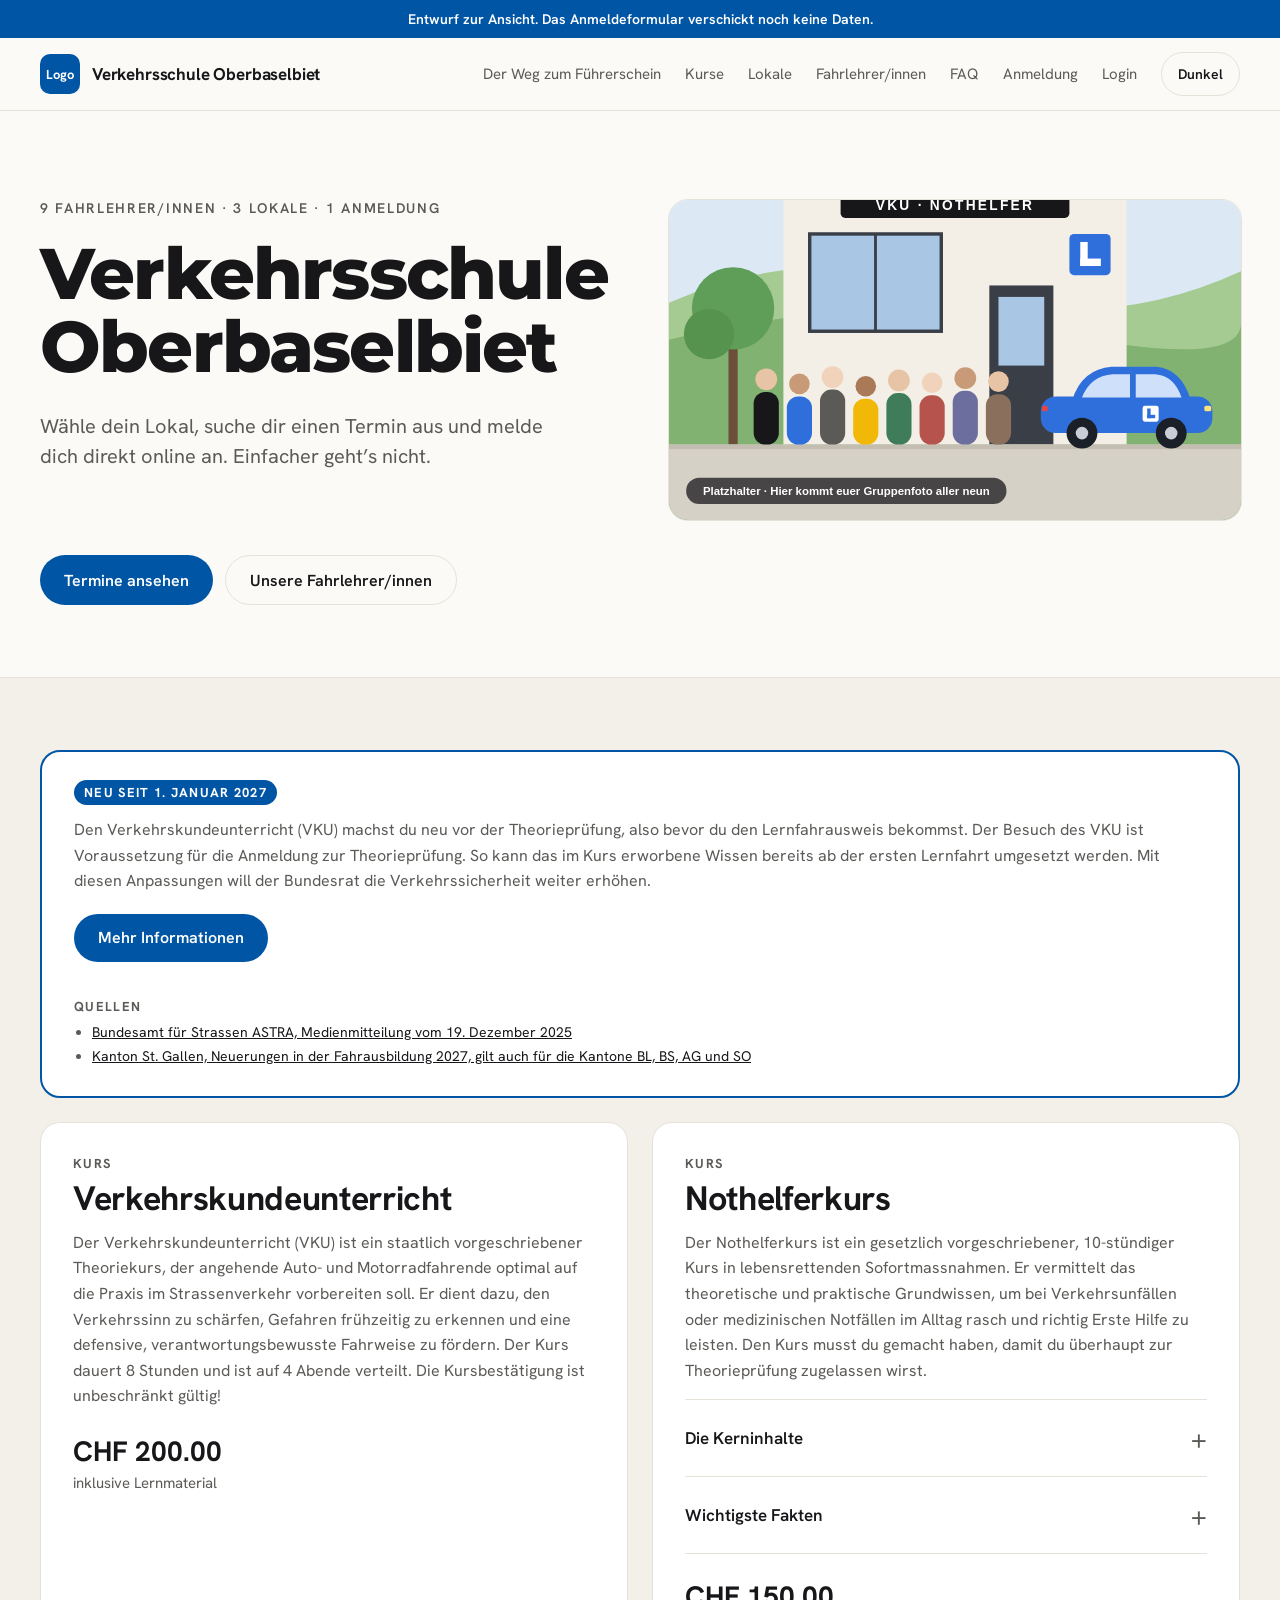
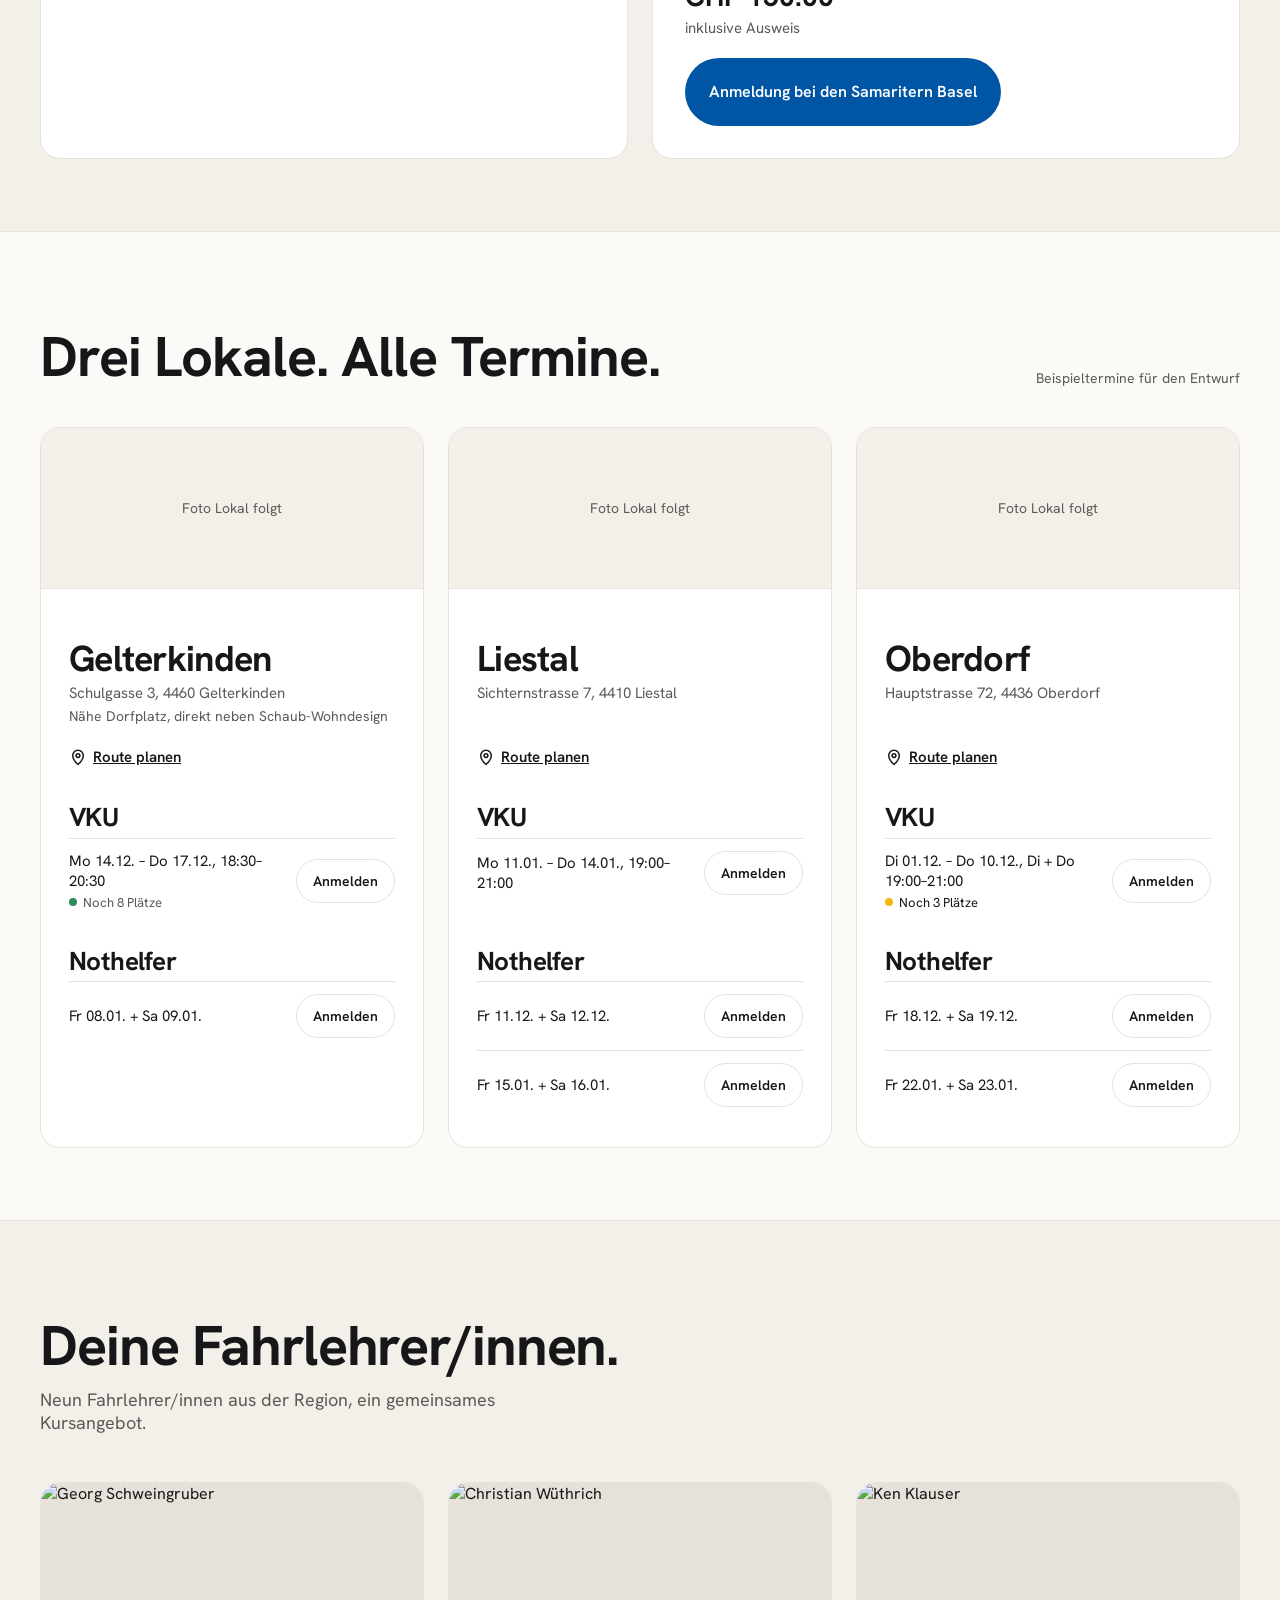
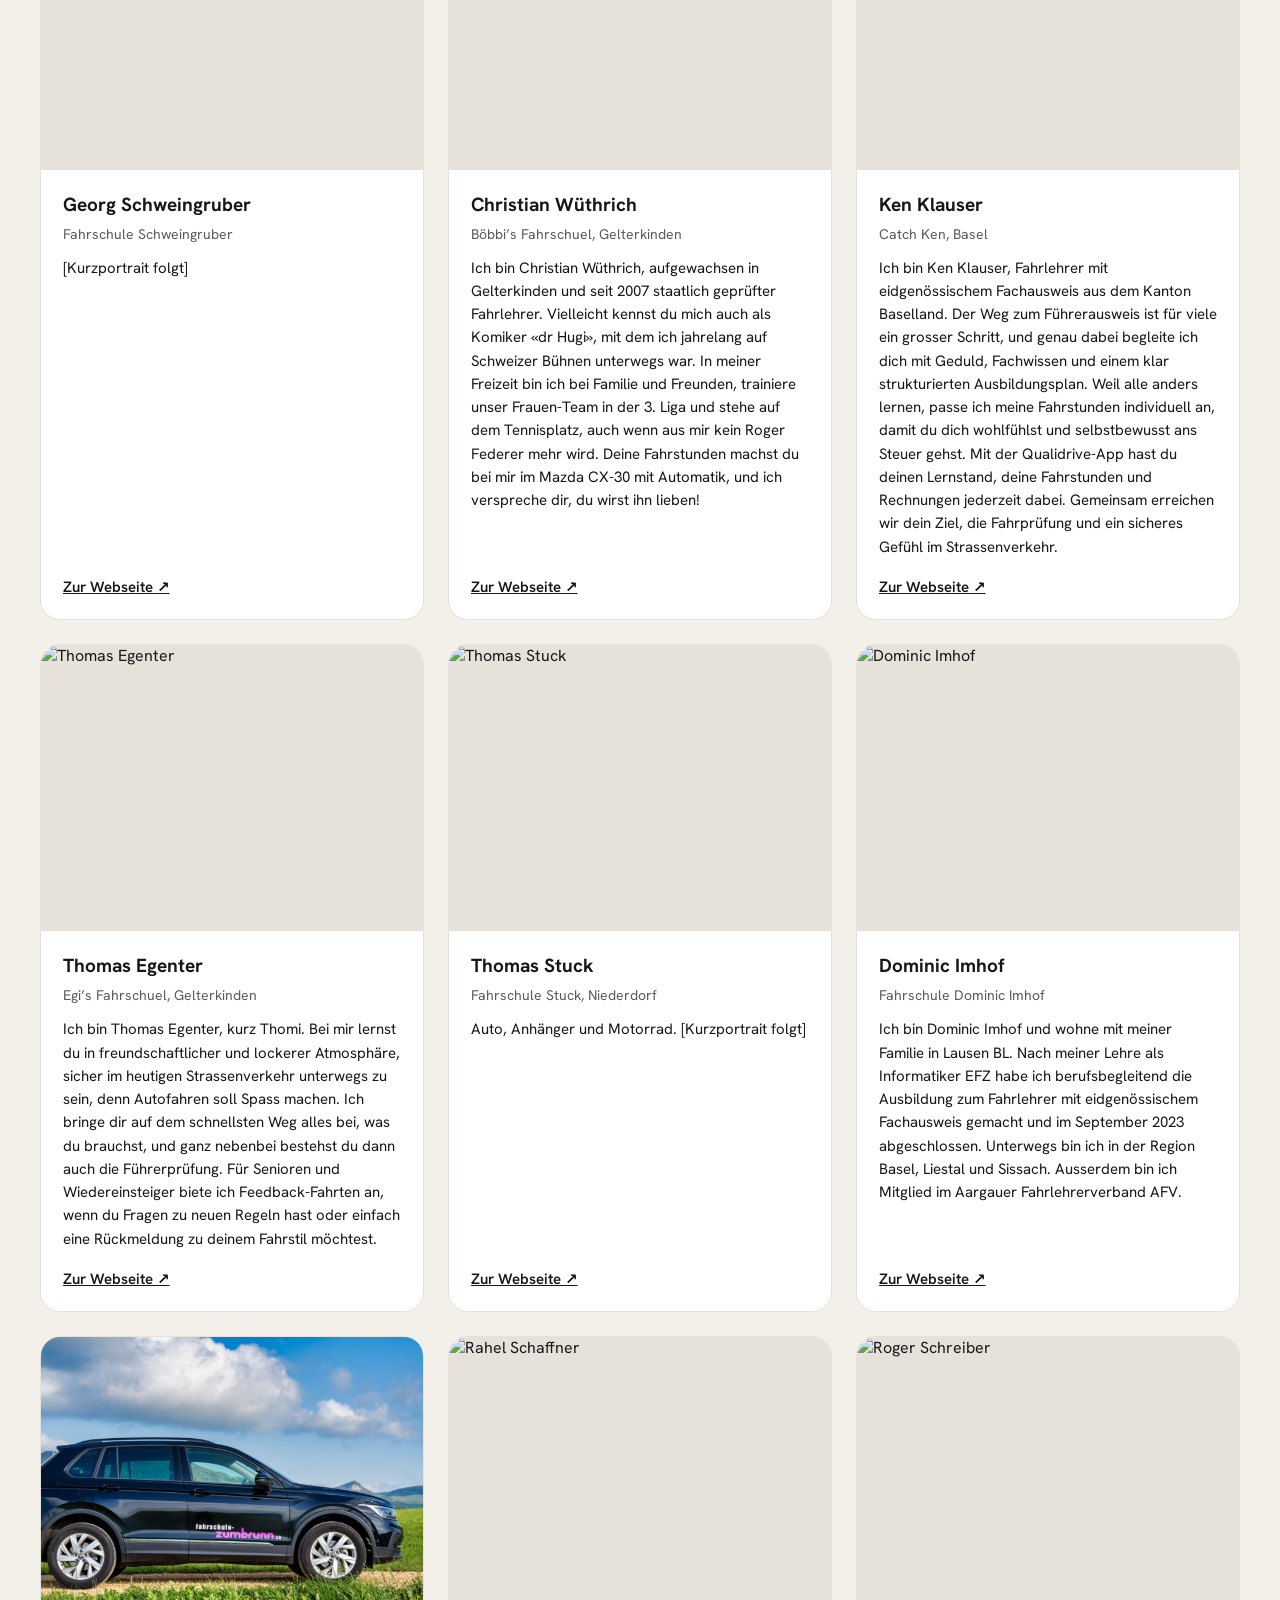
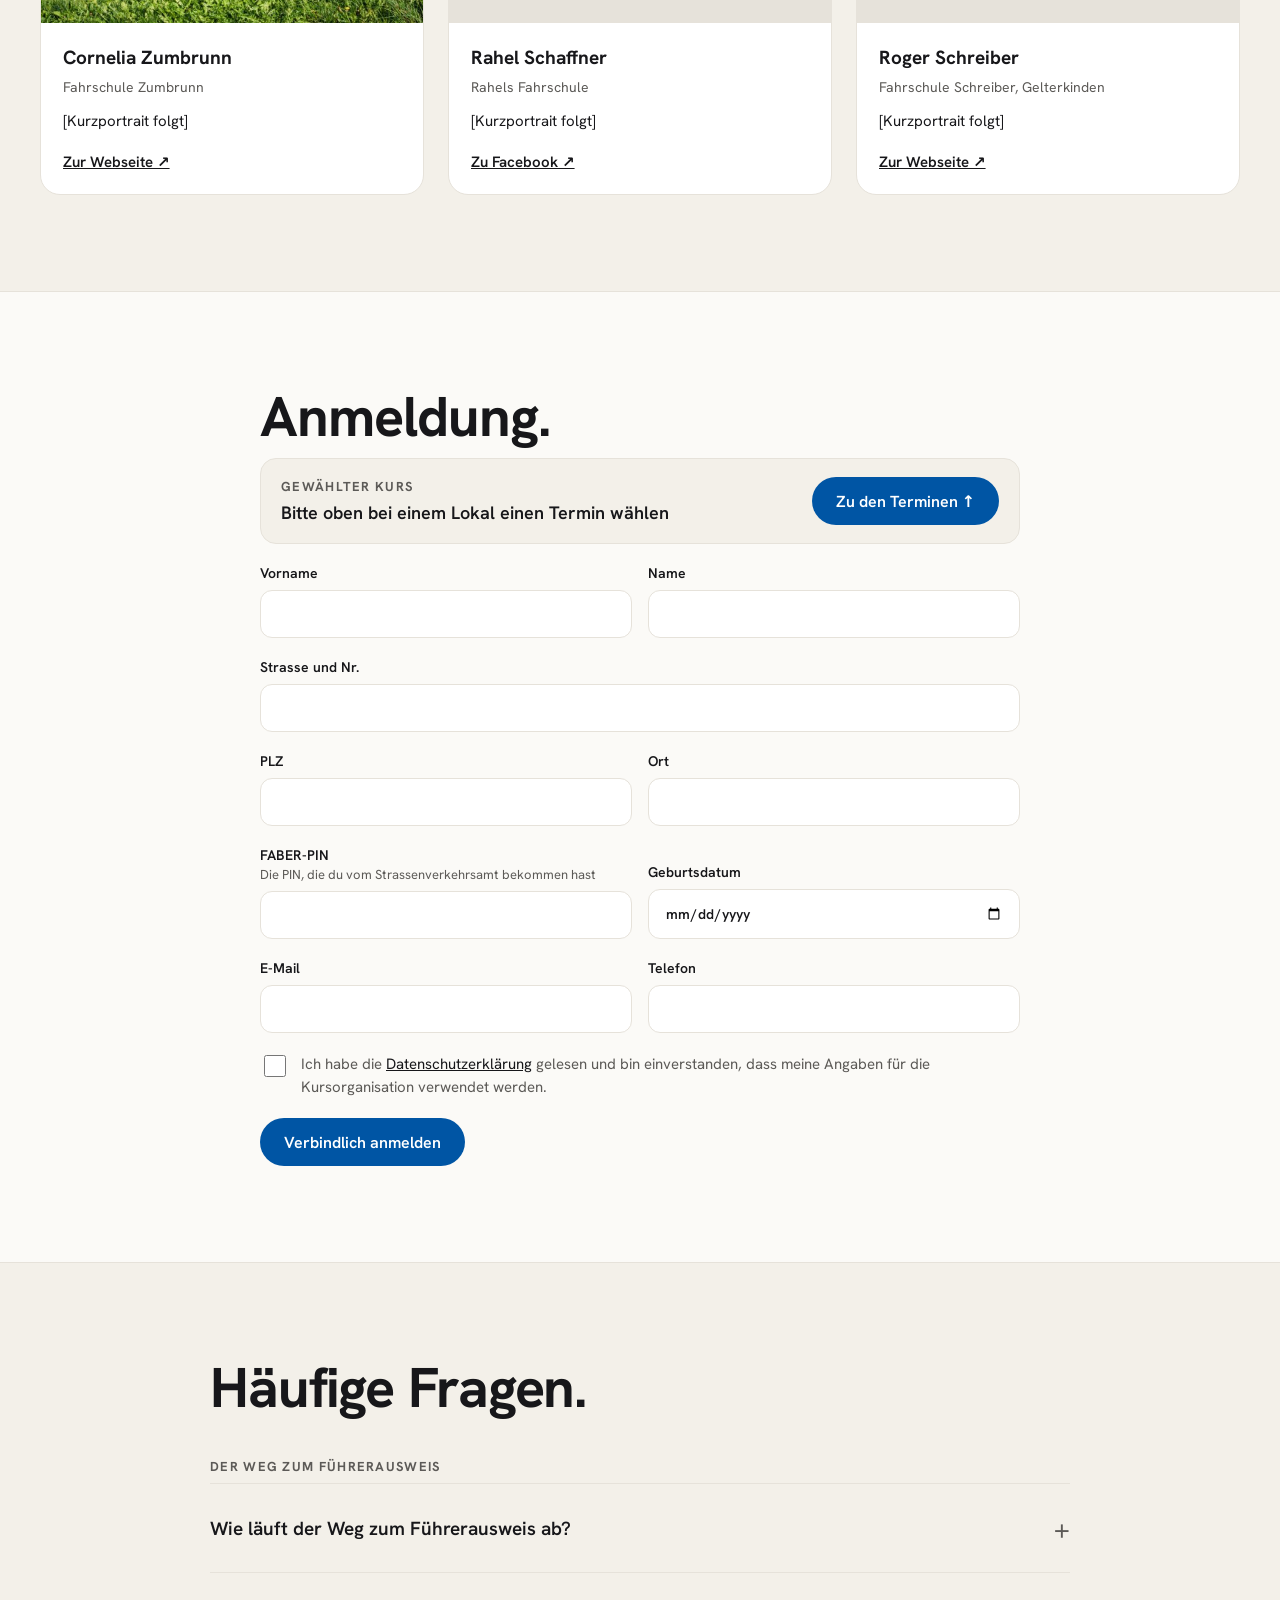
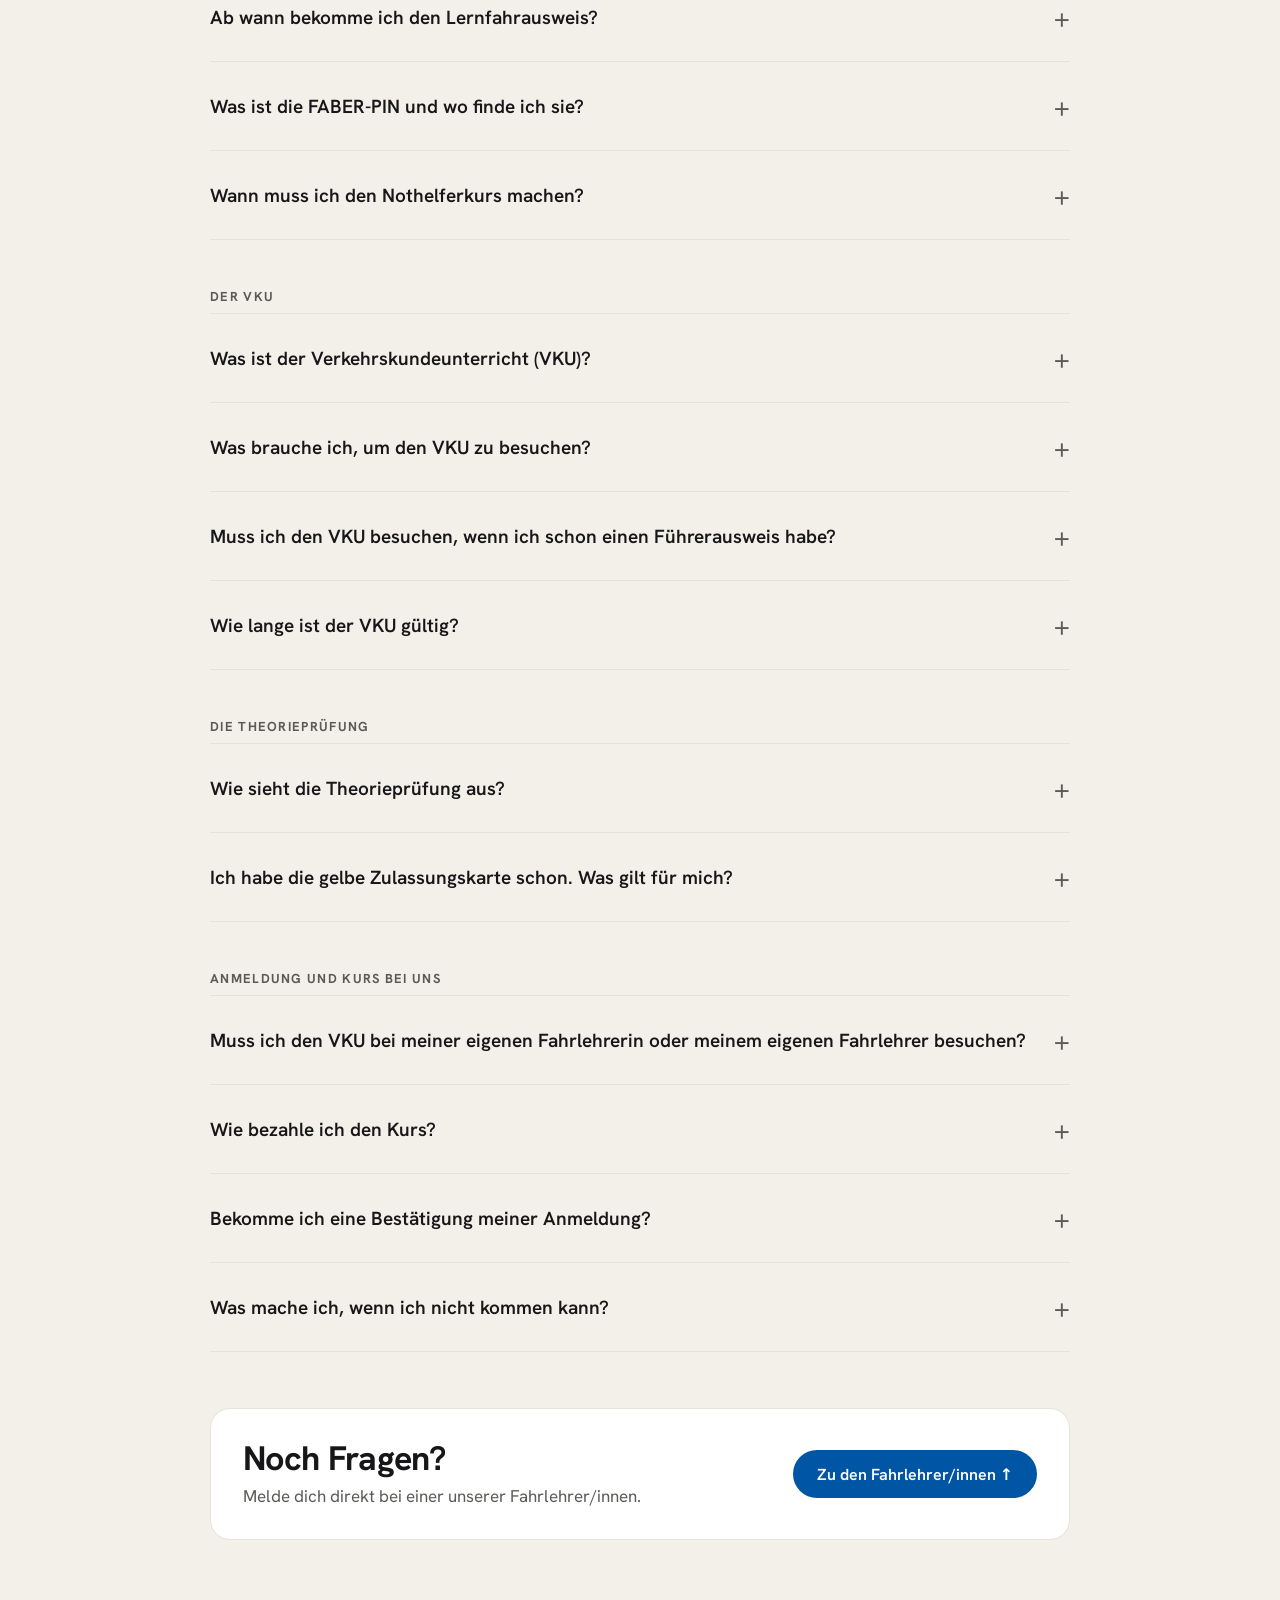
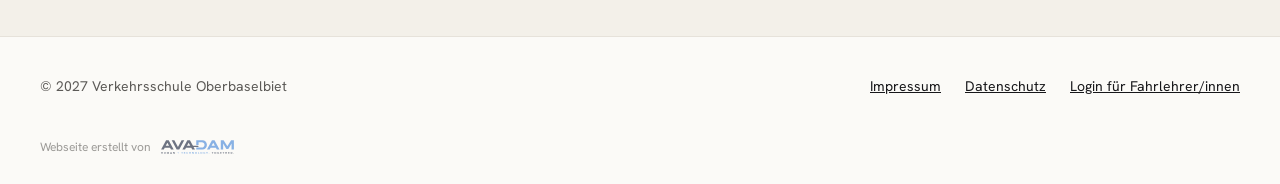
==== commit 26242c9f: "FAQ: Bezahlen mit TWINT oder bar, Bestätigung per E-Mail Co-Authored-By: Claude Opus 5.5 <noreply@an" ====
--- a/index.html
+++ b/index.html
@@ -282,8 +282,8 @@
 <h3 style="margin: 48px 0 8px; font-size: 13px; font-weight: 700; letter-spacing: 0.1em; text-transform: uppercase; color: var(--muted)">Anmeldung und Kurs bei uns</h3>
 <div>
 <details class="faq"><summary>Muss ich den VKU bei meiner eigenen Fahrlehrerin oder meinem eigenen Fahrlehrer besuchen?</summary><p>Nein. Du kannst dich in jedem unserer drei Lokale anmelden, egal bei wem du später Fahrstunden nimmst. Anmelden kann sich jede und jeder.</p></details>
-<details class="faq"><summary>Wie bezahle ich den Kurs?</summary><p><span class="ph">[Bar vor Ort, Rechnung oder TWINT, bitte ergänzen]</span></p></details>
-<details class="faq"><summary>Bekomme ich eine Bestätigung meiner Anmeldung?</summary><p><span class="ph">[Per E-Mail oder SMS, bitte ergänzen]</span></p></details>
+<details class="faq"><summary>Wie bezahle ich den Kurs?</summary><p>Mit TWINT oder bar.</p></details>
+<details class="faq"><summary>Bekomme ich eine Bestätigung meiner Anmeldung?</summary><p>Ja, du bekommst eine Bestätigung per E-Mail.</p></details>
 <details class="faq"><summary>Was mache ich, wenn ich nicht kommen kann?</summary><p>Melde dich so früh wie möglich bei uns. <span class="ph">[Regeln zur Abmeldung, bitte ergänzen]</span></p></details>
 </div>
 <div style="margin-top: 56px; background: var(--surface); border: 1px solid var(--line); border-radius: 20px; padding: 32px; display: flex; flex-wrap: wrap; justify-content: space-between; align-items: center; gap: 24px">
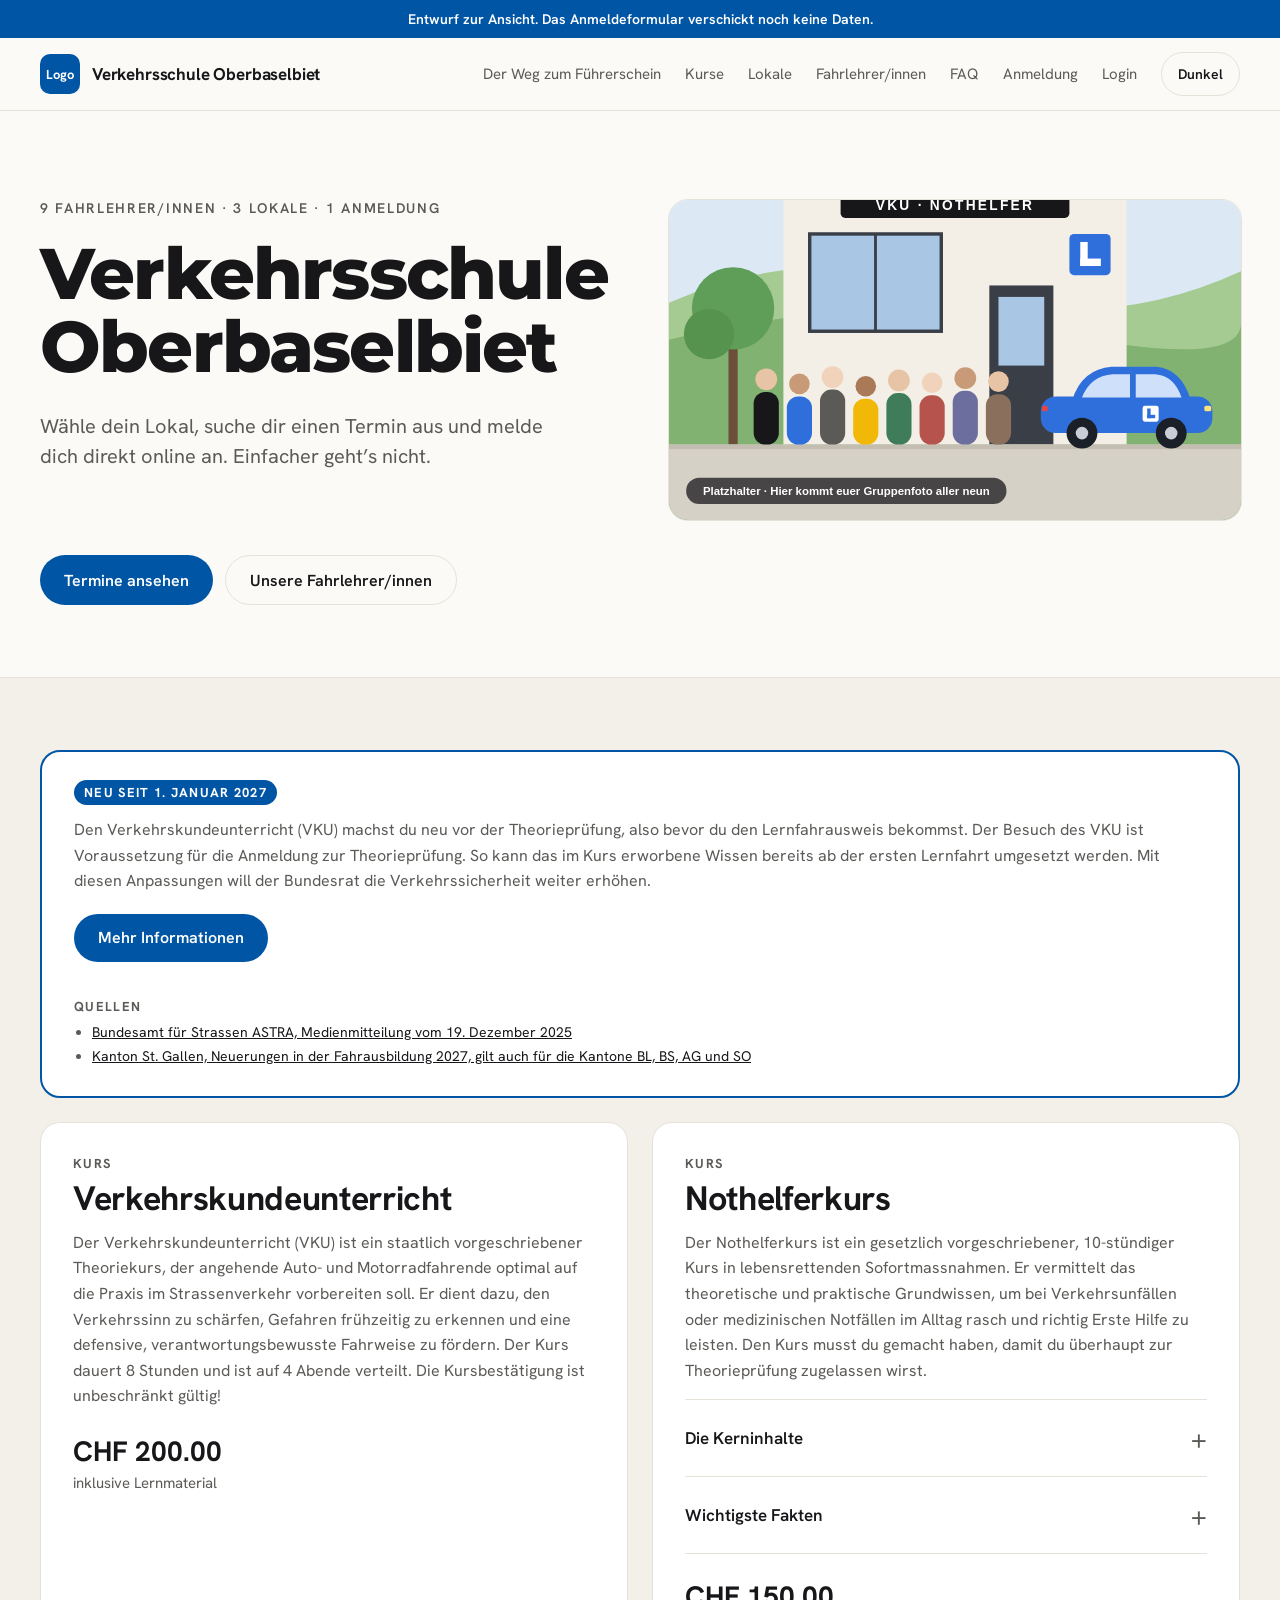
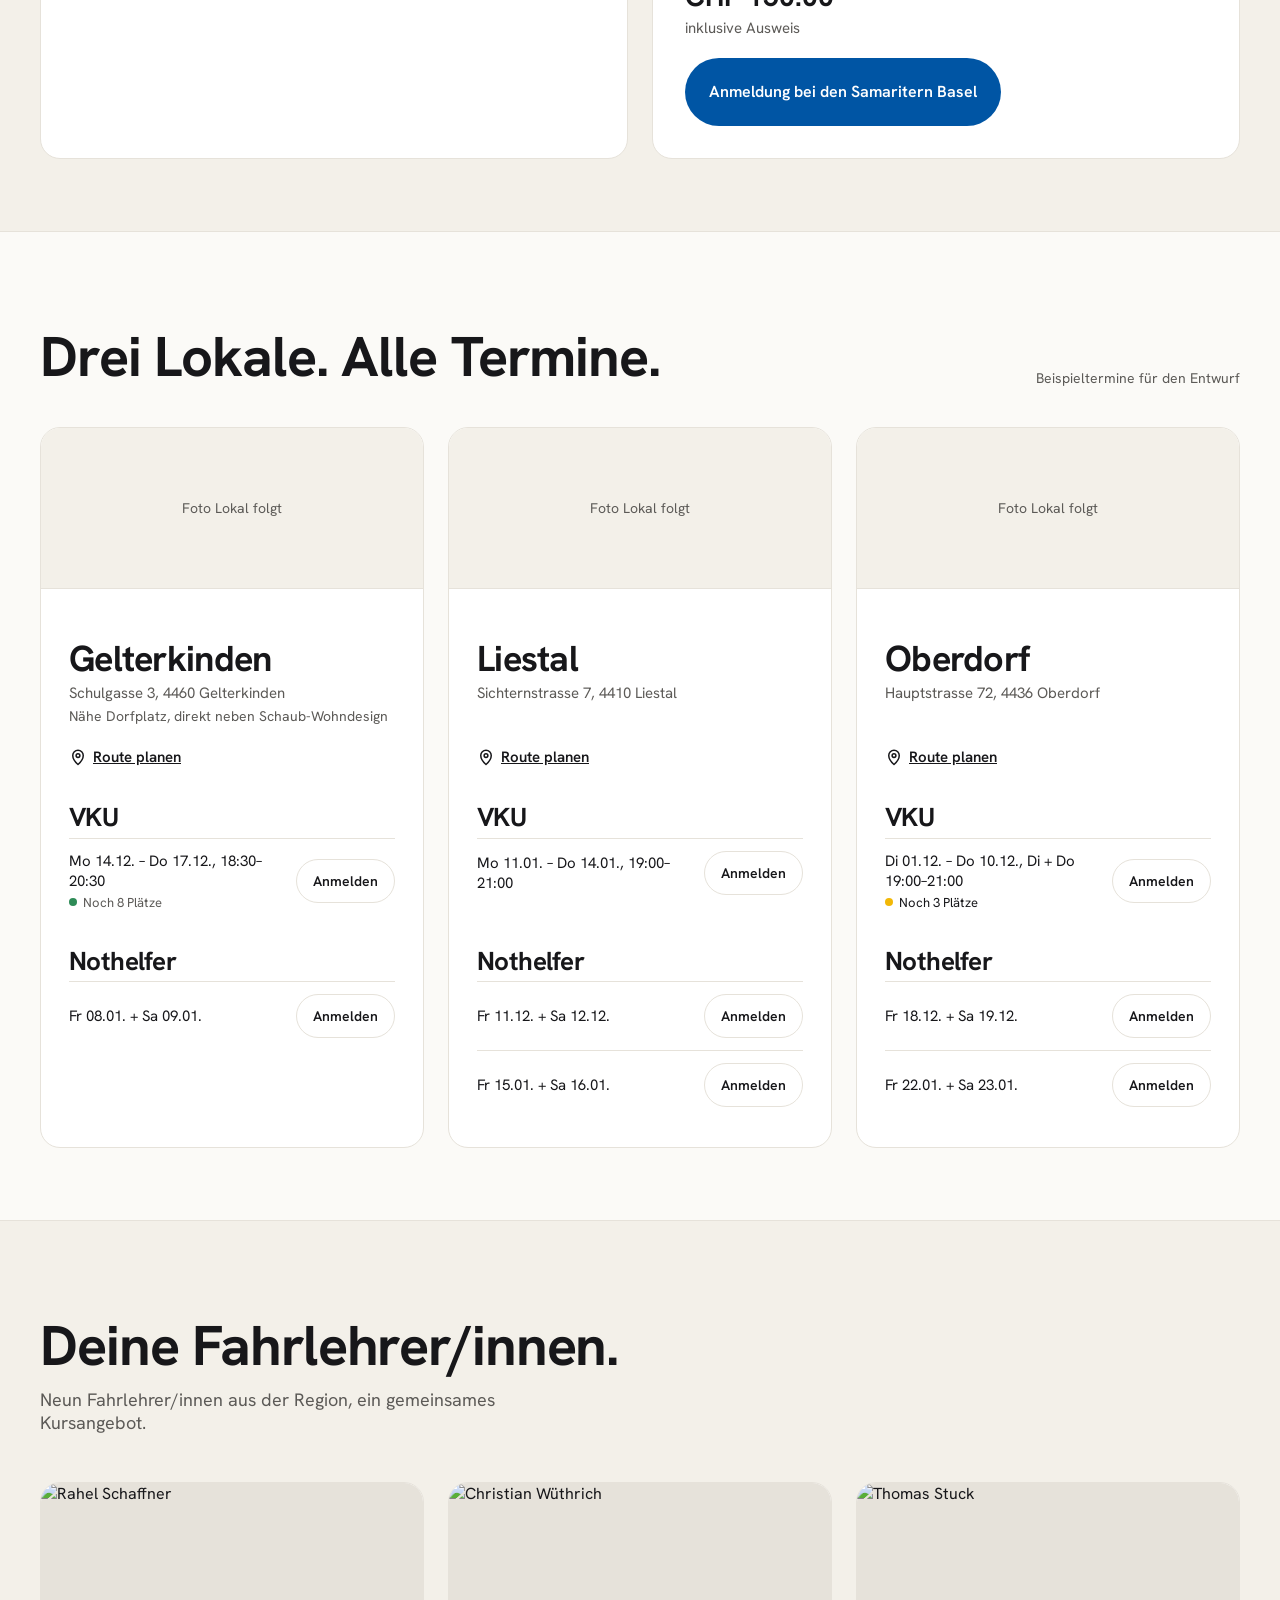
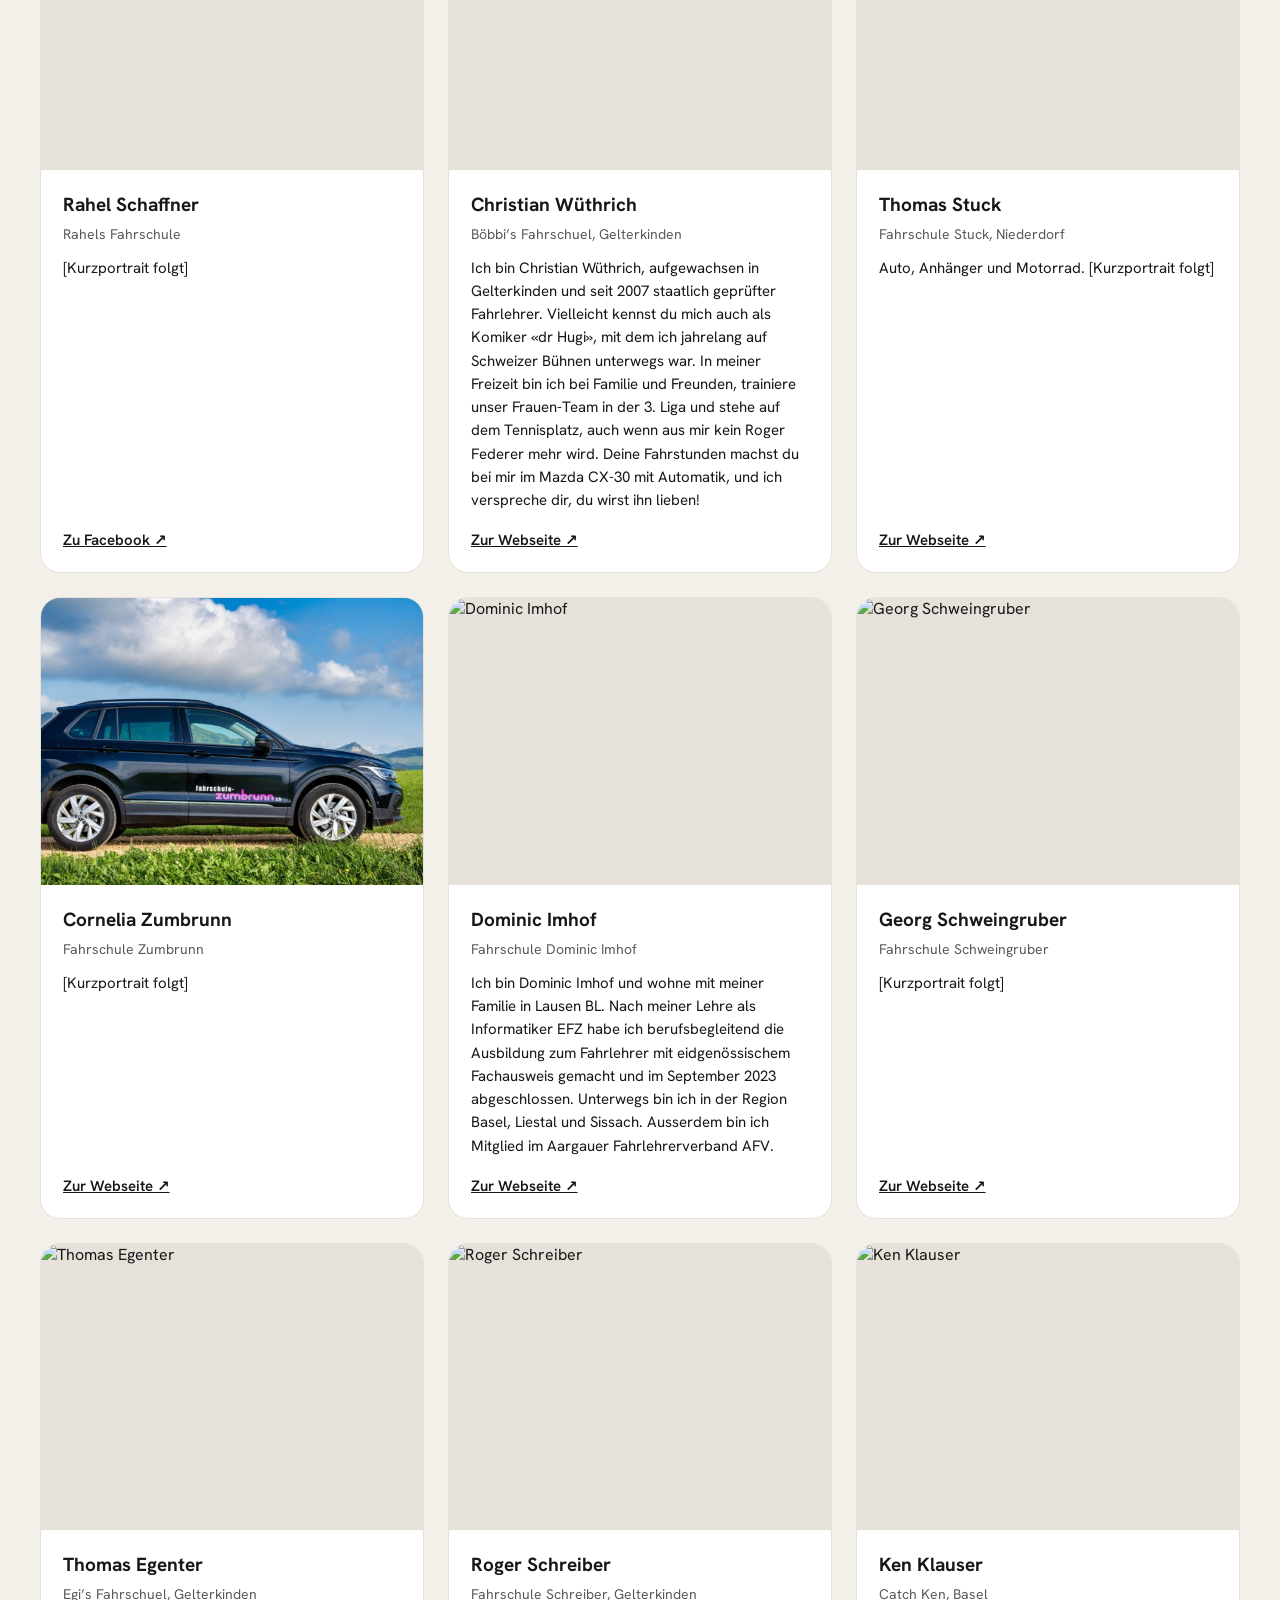
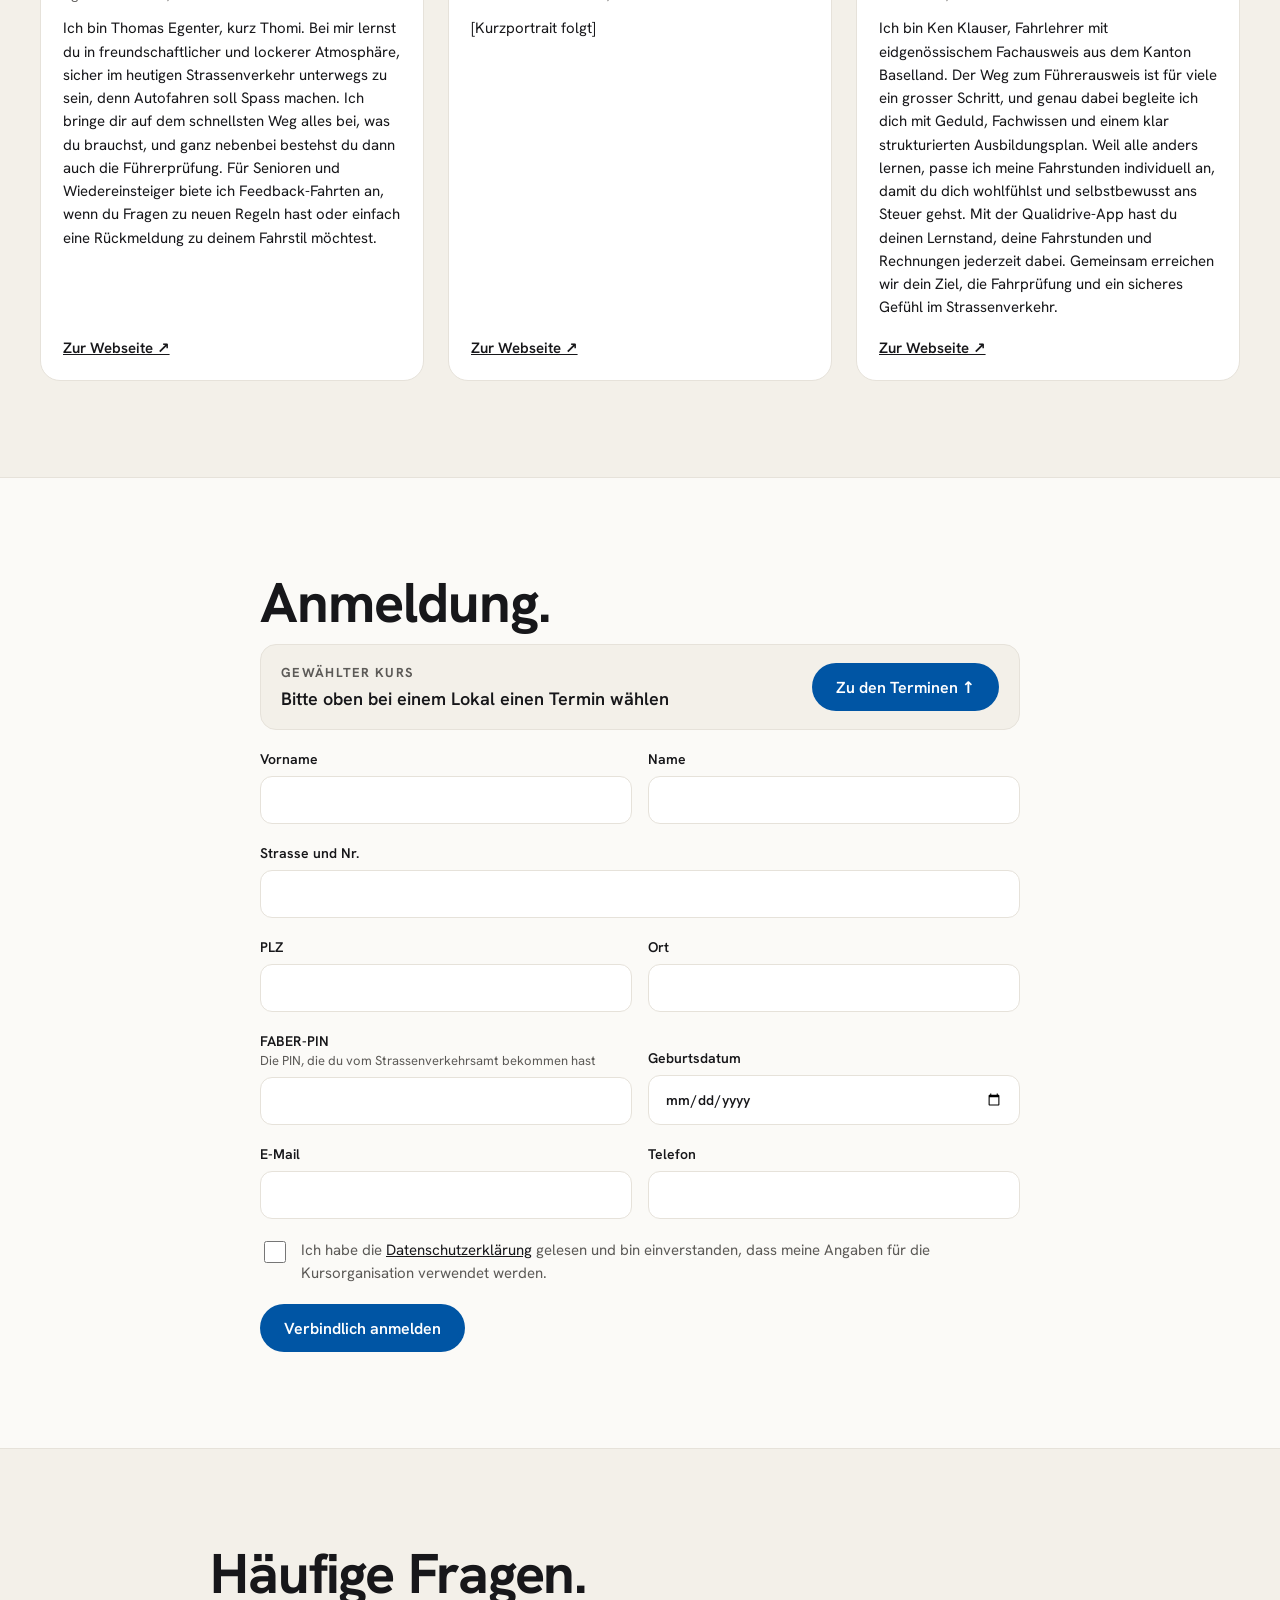
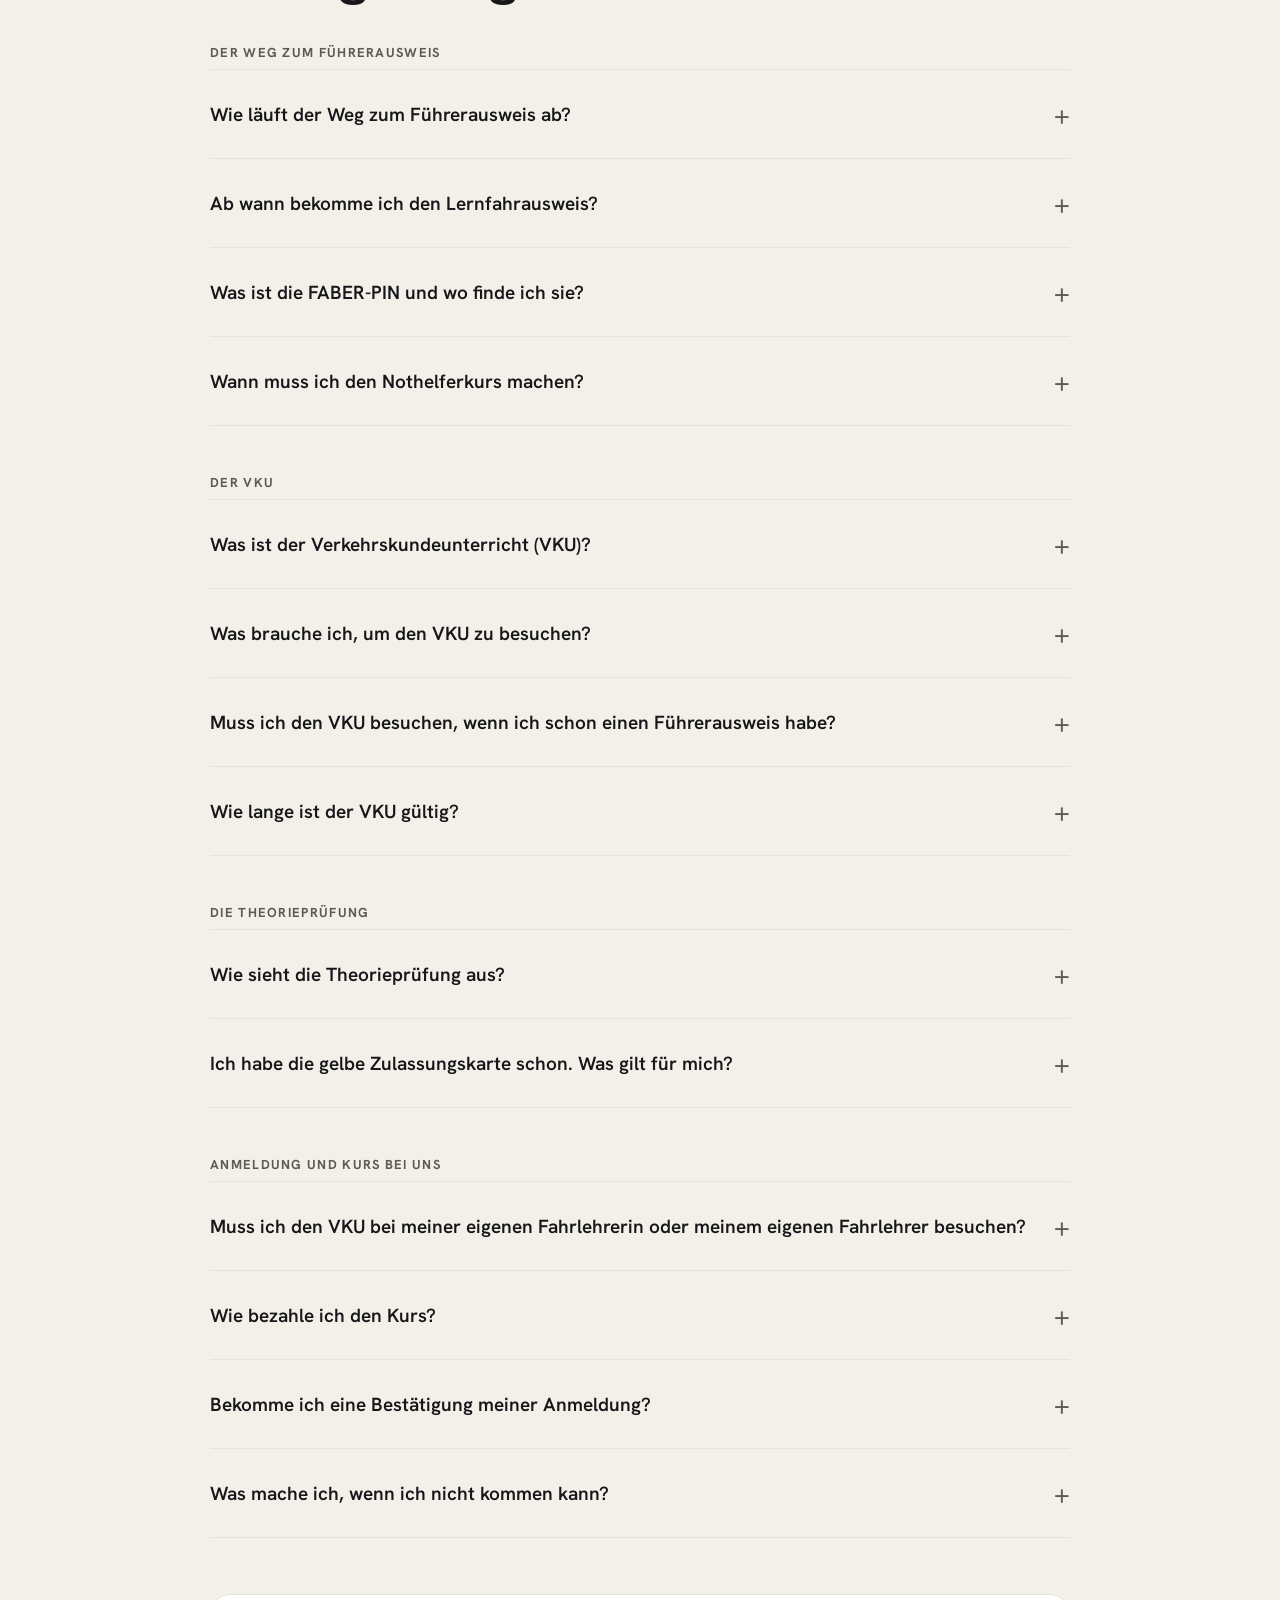
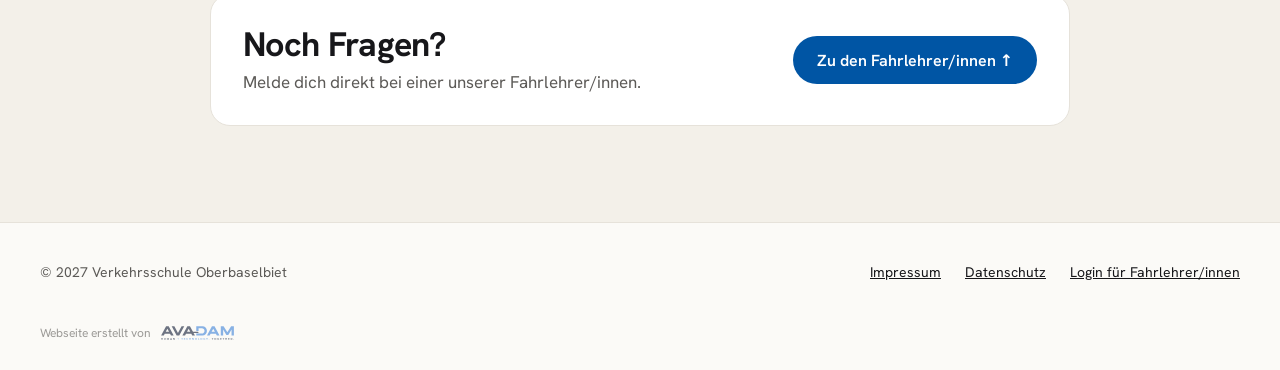
==== commit 24d63353: "FAQ: Abmeldung bis 72 Stunden vorher kostenlos; Antworten aus Aufgaben-Dokument in CLAUDE.md Co-Auth" ====
--- a/index.html
+++ b/index.html
@@ -284,7 +284,7 @@
 <details class="faq"><summary>Muss ich den VKU bei meiner eigenen Fahrlehrerin oder meinem eigenen Fahrlehrer besuchen?</summary><p>Nein. Du kannst dich in jedem unserer drei Lokale anmelden, egal bei wem du später Fahrstunden nimmst. Anmelden kann sich jede und jeder.</p></details>
 <details class="faq"><summary>Wie bezahle ich den Kurs?</summary><p>Mit TWINT oder bar.</p></details>
 <details class="faq"><summary>Bekomme ich eine Bestätigung meiner Anmeldung?</summary><p>Ja, du bekommst eine Bestätigung per E-Mail.</p></details>
-<details class="faq"><summary>Was mache ich, wenn ich nicht kommen kann?</summary><p>Melde dich so früh wie möglich bei uns. <span class="ph">[Regeln zur Abmeldung, bitte ergänzen]</span></p></details>
+<details class="faq"><summary>Was mache ich, wenn ich nicht kommen kann?</summary><p>Melde dich so früh wie möglich bei uns. Bis 72 Stunden vor dem Kurs kannst du kostenlos absagen. Sagst du später ab, wird der volle Kursbetrag fällig.</p></details>
 </div>
 <div style="margin-top: 56px; background: var(--surface); border: 1px solid var(--line); border-radius: 20px; padding: 32px; display: flex; flex-wrap: wrap; justify-content: space-between; align-items: center; gap: 24px">
 <div>
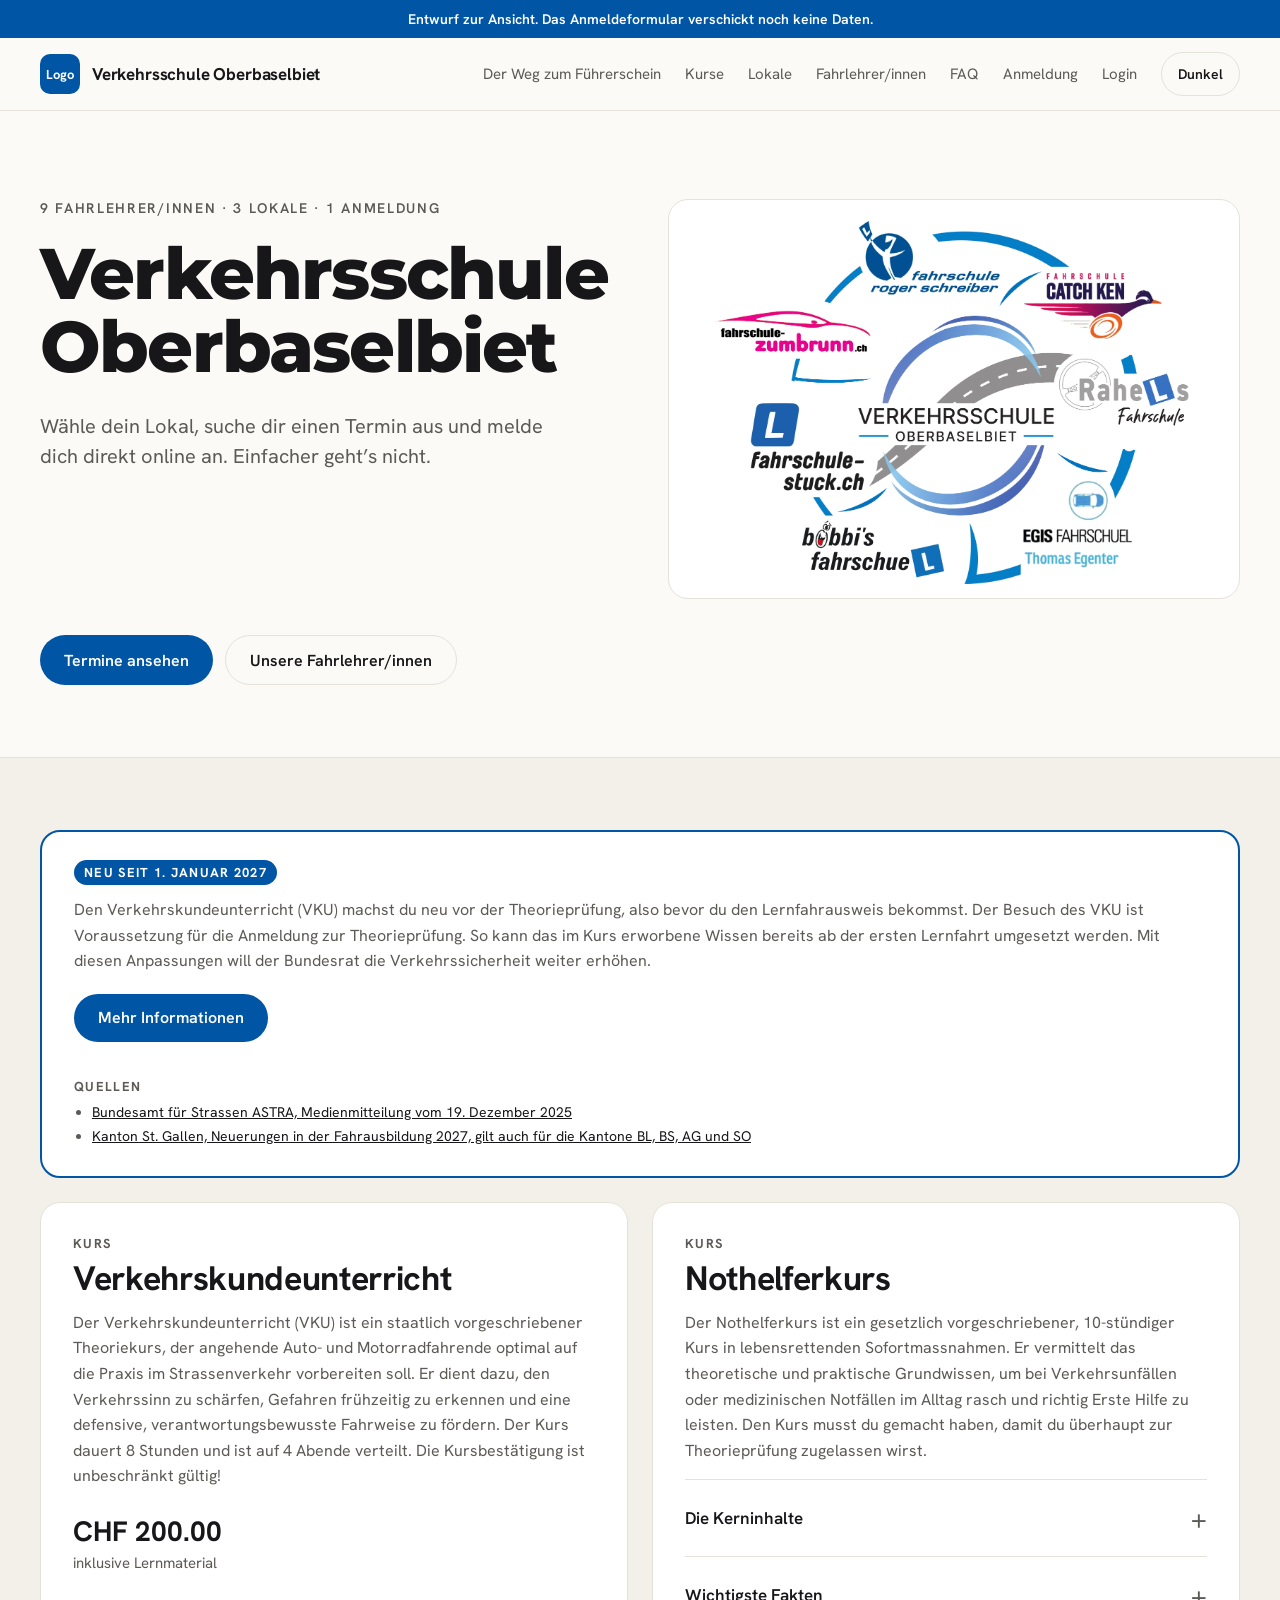
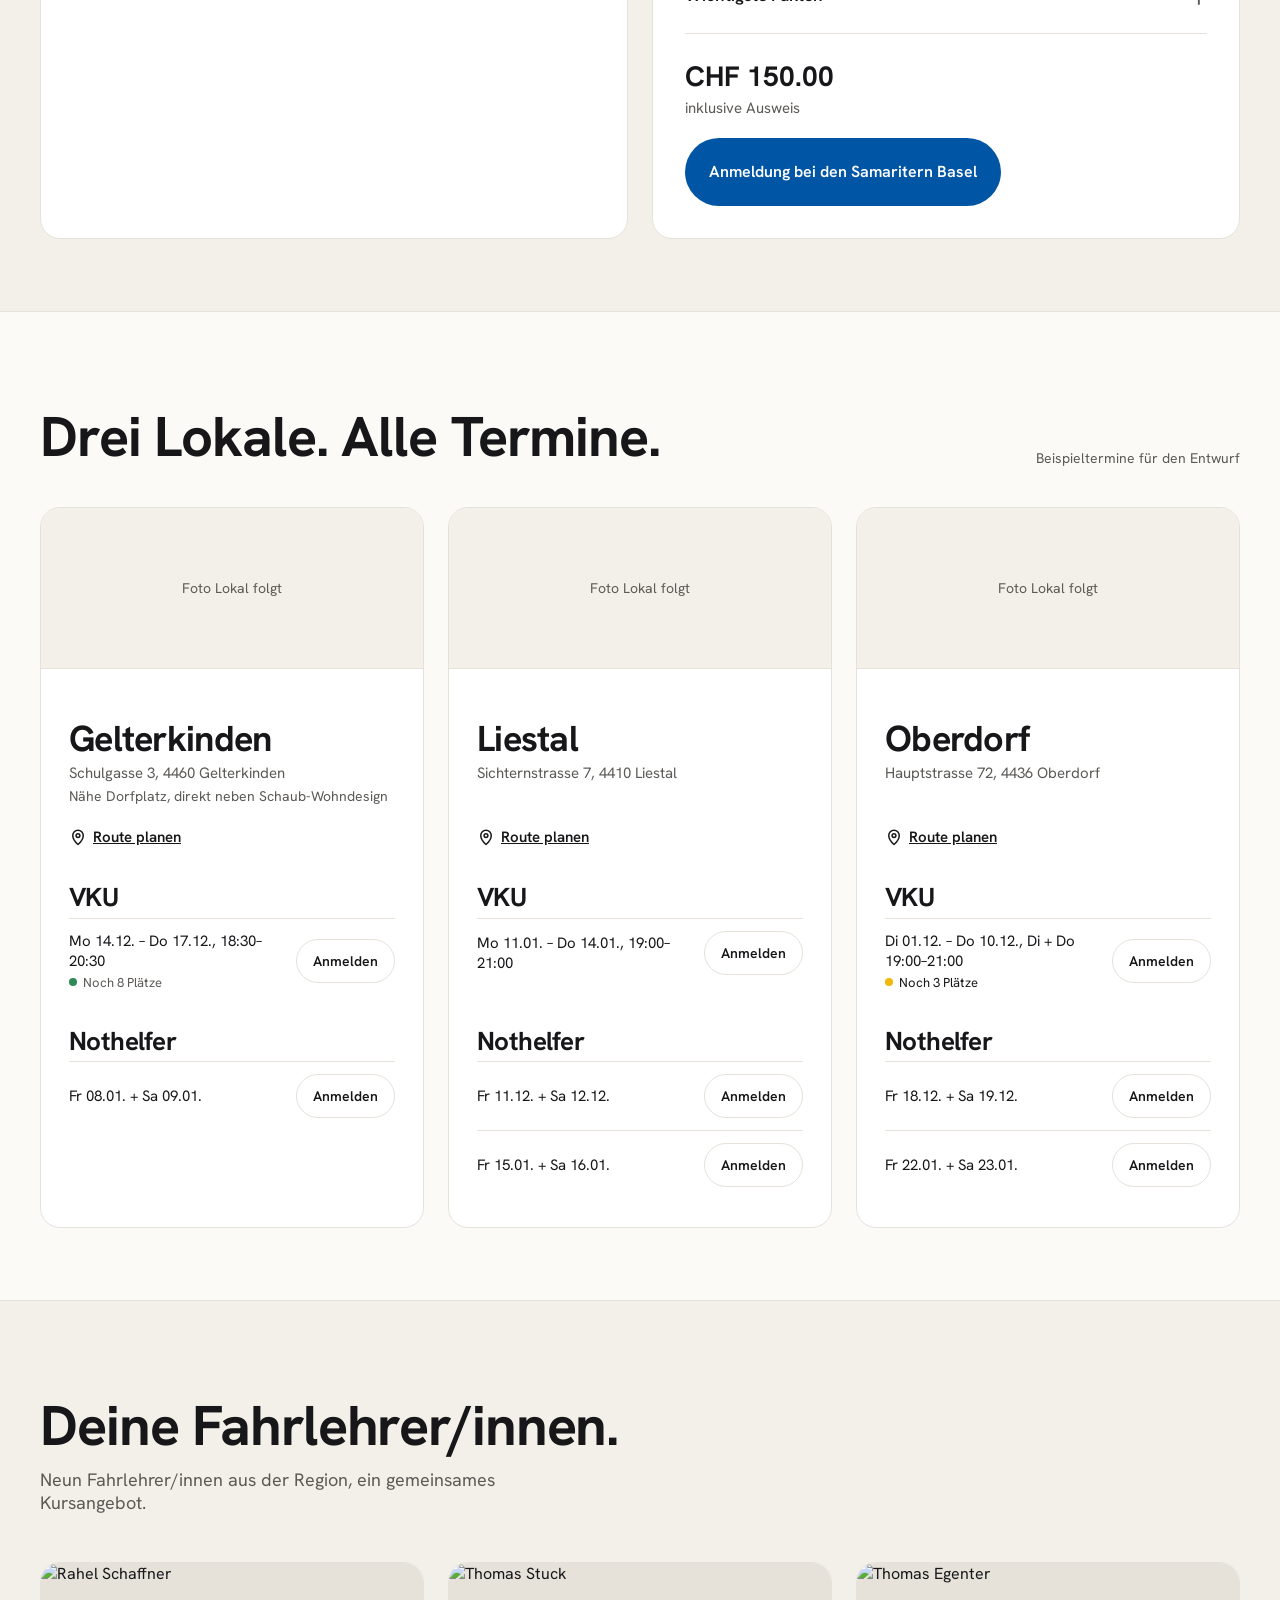
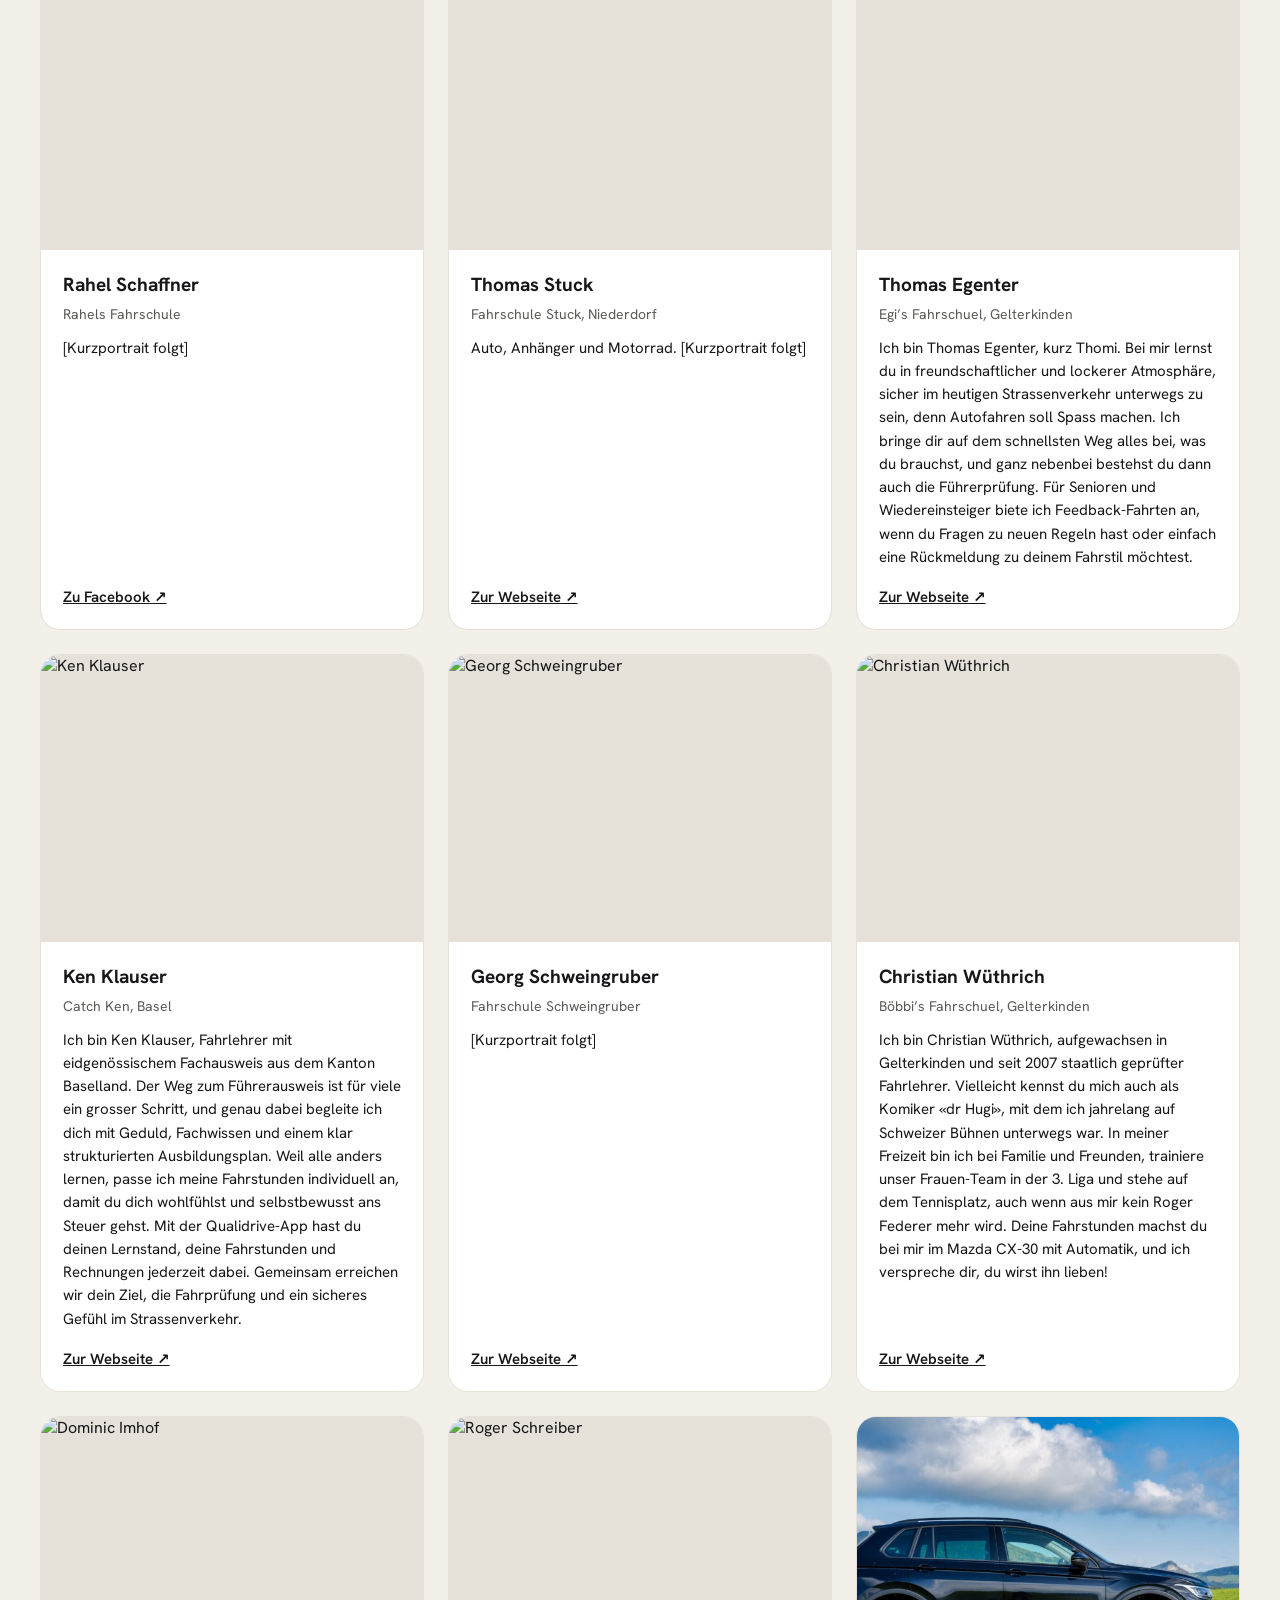
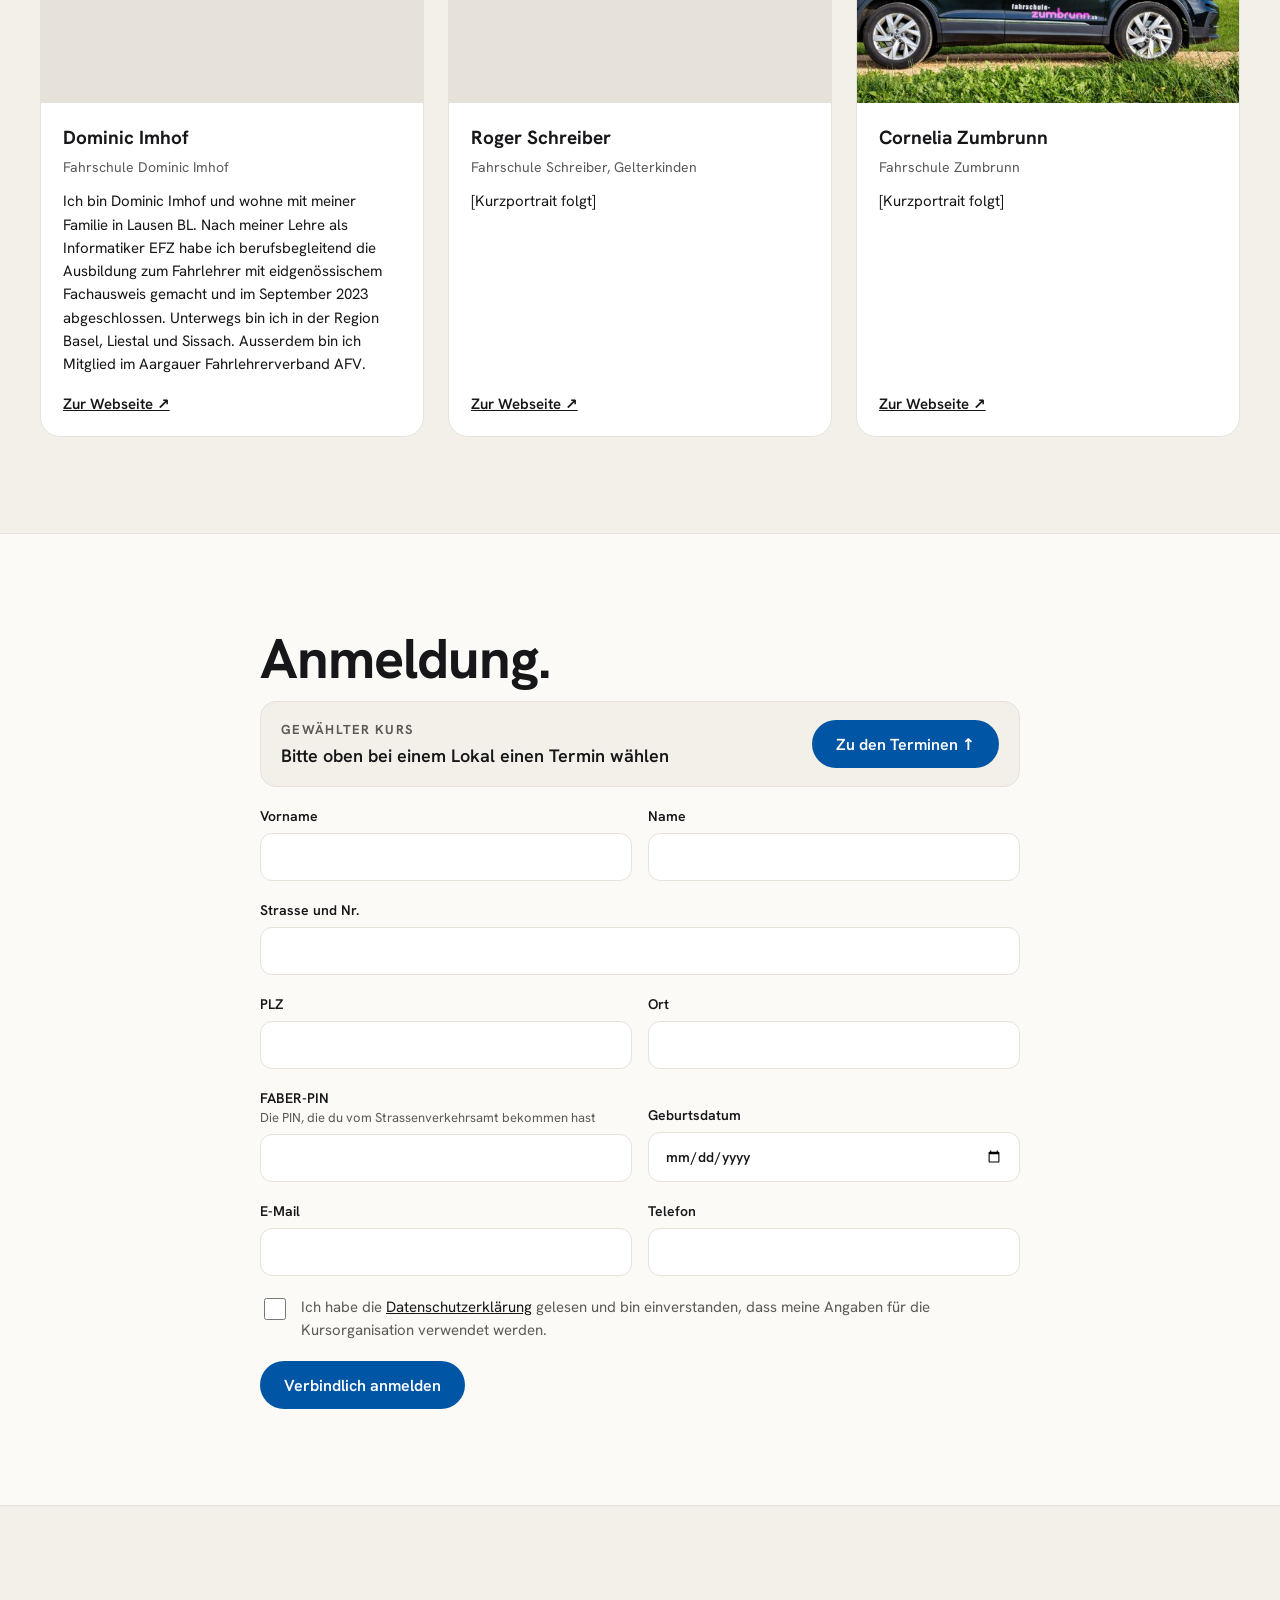
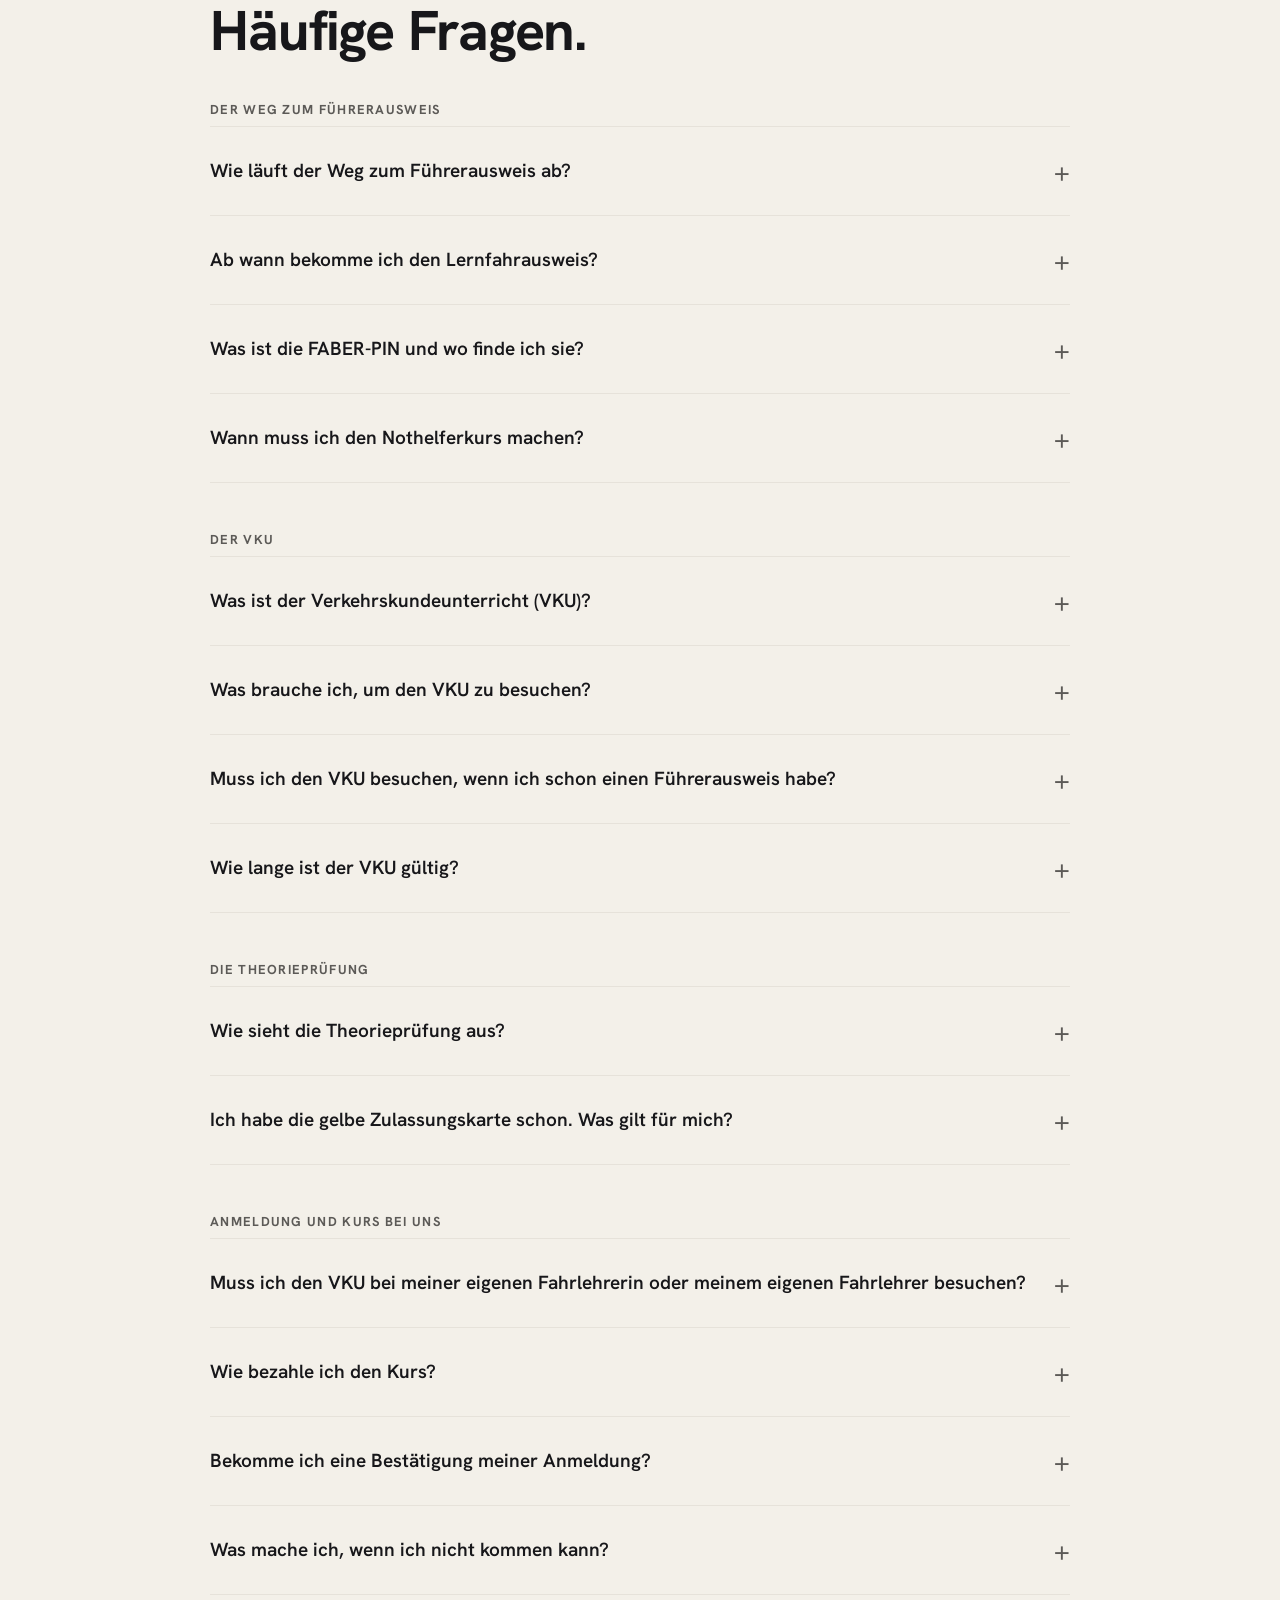
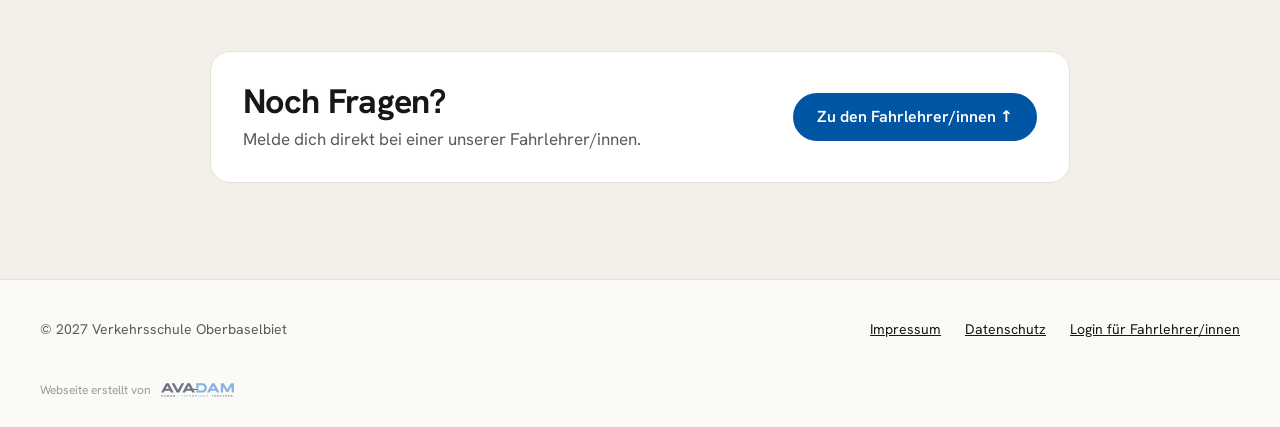
==== commit 22879f6c: "Logo rechts vom Titel, Foto erscheint beim Darüberfahren über ein Fahrschul-Logo Co-Authored-By: Cla" ====
--- a/index.html
+++ b/index.html
@@ -75,7 +75,16 @@
 .kurs-info li{margin-bottom:6px}
 .kurs-info strong{color:var(--ink);font-weight:600}
 .hero{display:grid;grid-template-columns:minmax(0,1fr) minmax(0,1fr);grid-template-areas:"text img" "btns .";column-gap:56px;row-gap:36px}
-.hero-text{grid-area:text}.hero-img{grid-area:img;min-height:320px;position:relative}.hero-img img{position:absolute;inset:0}.hero-btns{grid-area:btns}
+.hero-text{grid-area:text}.hero-img{grid-area:img;min-height:400px;position:relative}.hero-img > img{position:absolute;inset:0}
+.logo-karte{position:absolute;inset:0;background:#FFFFFF;border:1px solid var(--line);border-radius:20px;padding:14px;display:flex;align-items:center;justify-content:center;container-type:size}
+.logo-bild{position:relative;width:min(100cqw,calc(100cqh * 1360 / 1047));aspect-ratio:1360/1047}
+.logo-bild > img{display:block;width:100%;height:100%}
+.spot{position:absolute;padding:0;margin:0;border:0;background:transparent;cursor:pointer;border-radius:12px}
+.spot:focus-visible{outline:2px solid var(--accent);outline-offset:2px}
+.pop{position:absolute;left:50%;top:50%;z-index:3;display:flex;flex-direction:column;align-items:center;gap:6px;padding:8px 10px 8px;background:#FFFFFF;color:#1B1F27;border-radius:16px;box-shadow:0 10px 30px rgba(0,0,0,.22);font-size:13px;font-weight:700;white-space:nowrap;pointer-events:none;opacity:0;transform:translate(-50%,-50%) scale(.85);transition:opacity .18s ease,transform .18s ease}
+.pop img{width:96px;height:96px;border-radius:50%;object-fit:cover;display:block}
+.spot:hover .pop,.spot:focus-visible .pop,.spot.an .pop{opacity:1;transform:translate(-50%,-50%) scale(1)}
+@media (prefers-reduced-motion: reduce){.pop{transition:none}}.hero-btns{grid-area:btns}
 @media (max-width: 860px){.hero{grid-template-columns:minmax(0,1fr);grid-template-areas:"text" "img" "btns";row-gap:28px}.hero-img{aspect-ratio:10/9;min-height:0}}
 .menu-btn{display:none;align-items:center;gap:8px;min-height:44px;padding:0 14px;margin-left:auto;border-radius:999px;border:1px solid var(--line);background:transparent;color:var(--ink);font:inherit;font-size:15px;font-weight:600;cursor:pointer}
 .menu-mob{display:none}
@@ -125,7 +134,19 @@
 <p style="margin: 28px 0 0; font-size: 20px; line-height: 1.5; color: var(--muted); max-width: 46ch">Wähle dein Lokal, suche dir einen Termin aus und melde dich direkt online an. Einfacher geht’s nicht.</p>
 </div>
 <div class="hero-img">
-<img src="bilder/platzhalter-lokal.svg" alt="Platzhalter: Lokal mit Fahrlehrer/innen und Fahrschulauto" style="display: block; width: 100%; height: 100%; object-fit: cover; object-position: 50% 100%; border-radius: 20px; border: 1px solid var(--line)">
+<!-- Logo der Verkehrsschule (von den Fahrlehrer/innen, 10. November 2026). Über einem Fahrschul-Logo erscheint das Foto der Person. -->
+<div class="logo-karte">
+<div class="logo-bild">
+<img src="bilder/logo-verkehrsschule.webp" width="1360" height="1047" alt="Logo Verkehrsschule Oberbaselbiet mit den Logos der Fahrschulen" fetchpriority="high">
+<button type="button" class="spot" style="left: 30%; top: 1%; width: 30%; height: 22%" aria-label="Roger Schreiber"><span class="pop"><img src="bilder/roger-schreiber.jpg" alt="" loading="lazy" decoding="async" style="object-position: 50% 30%"><span>Roger Schreiber</span></span></button>
+<button type="button" class="spot" style="left: 64%; top: 15%; width: 34%; height: 19%" aria-label="Ken Klauser"><span class="pop"><img src="bilder/ken-klauser.jpg" alt="" loading="lazy" decoding="async" style="object-position: 50% 20%"><span>Ken Klauser</span></span></button>
+<button type="button" class="spot" style="left: 71%; top: 38%; width: 28%; height: 19%" aria-label="Rahel Schaffner"><span class="pop"><img src="bilder/rahel-schaffner.jpg" alt="" loading="lazy" decoding="async" style="object-position: 40% 50%"><span>Rahel Schaffner</span></span></button>
+<button type="button" class="spot" style="left: 63%; top: 72%; width: 25%; height: 24%" aria-label="Thomas Egenter"><span class="pop"><img src="bilder/thomas-egenter.jpg" alt="" loading="lazy" decoding="async" style="object-position: 78% 40%"><span>Thomas Egenter</span></span></button>
+<button type="button" class="spot" style="left: 17%; top: 84%; width: 29%; height: 15%" aria-label="Christian Wüthrich"><span class="pop"><img src="bilder/christian-wuethrich.jpg" alt="" loading="lazy" decoding="async" style="object-position: 64% 30%"><span>Christian Wüthrich</span></span></button>
+<button type="button" class="spot" style="left: 2%; top: 49%; width: 29%; height: 28%" aria-label="Thomas Stuck"><span class="pop"><img src="bilder/thomas-stuck.jpg" alt="" loading="lazy" decoding="async" style="object-position: 76% 20%"><span>Thomas Stuck</span></span></button>
+<button type="button" class="spot" style="left: 0%; top: 25%; width: 33%; height: 14%" aria-label="Cornelia Zumbrunn"><span class="pop"><img src="bilder/cornelia-zumbrunn.jpg" alt="" loading="lazy" decoding="async" style="object-position: 52% 50%"><span>Cornelia Zumbrunn</span></span></button>
+</div>
+</div>
 </div>
 <div class="hero-btns" style="display: flex; flex-wrap: wrap; gap: 12px">
 <a class="btn" href="#lokale">Termine ansehen</a>
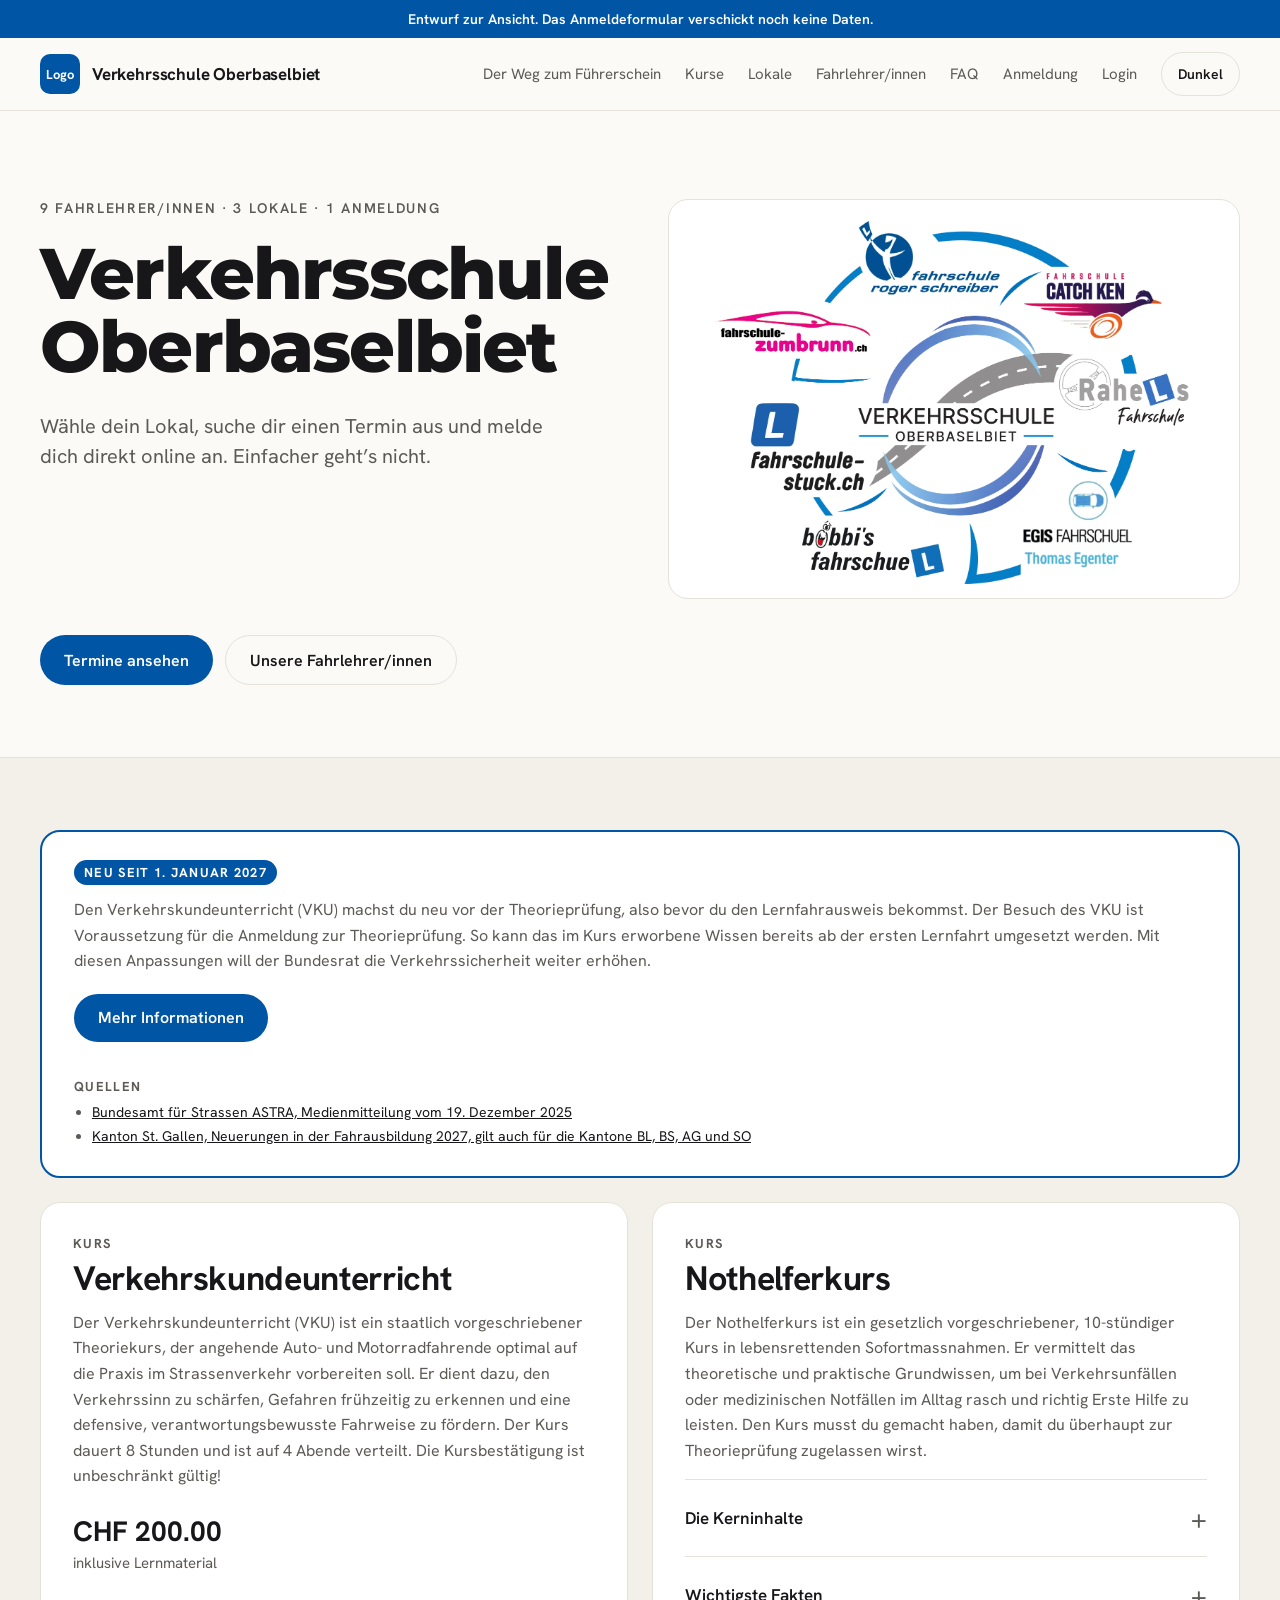
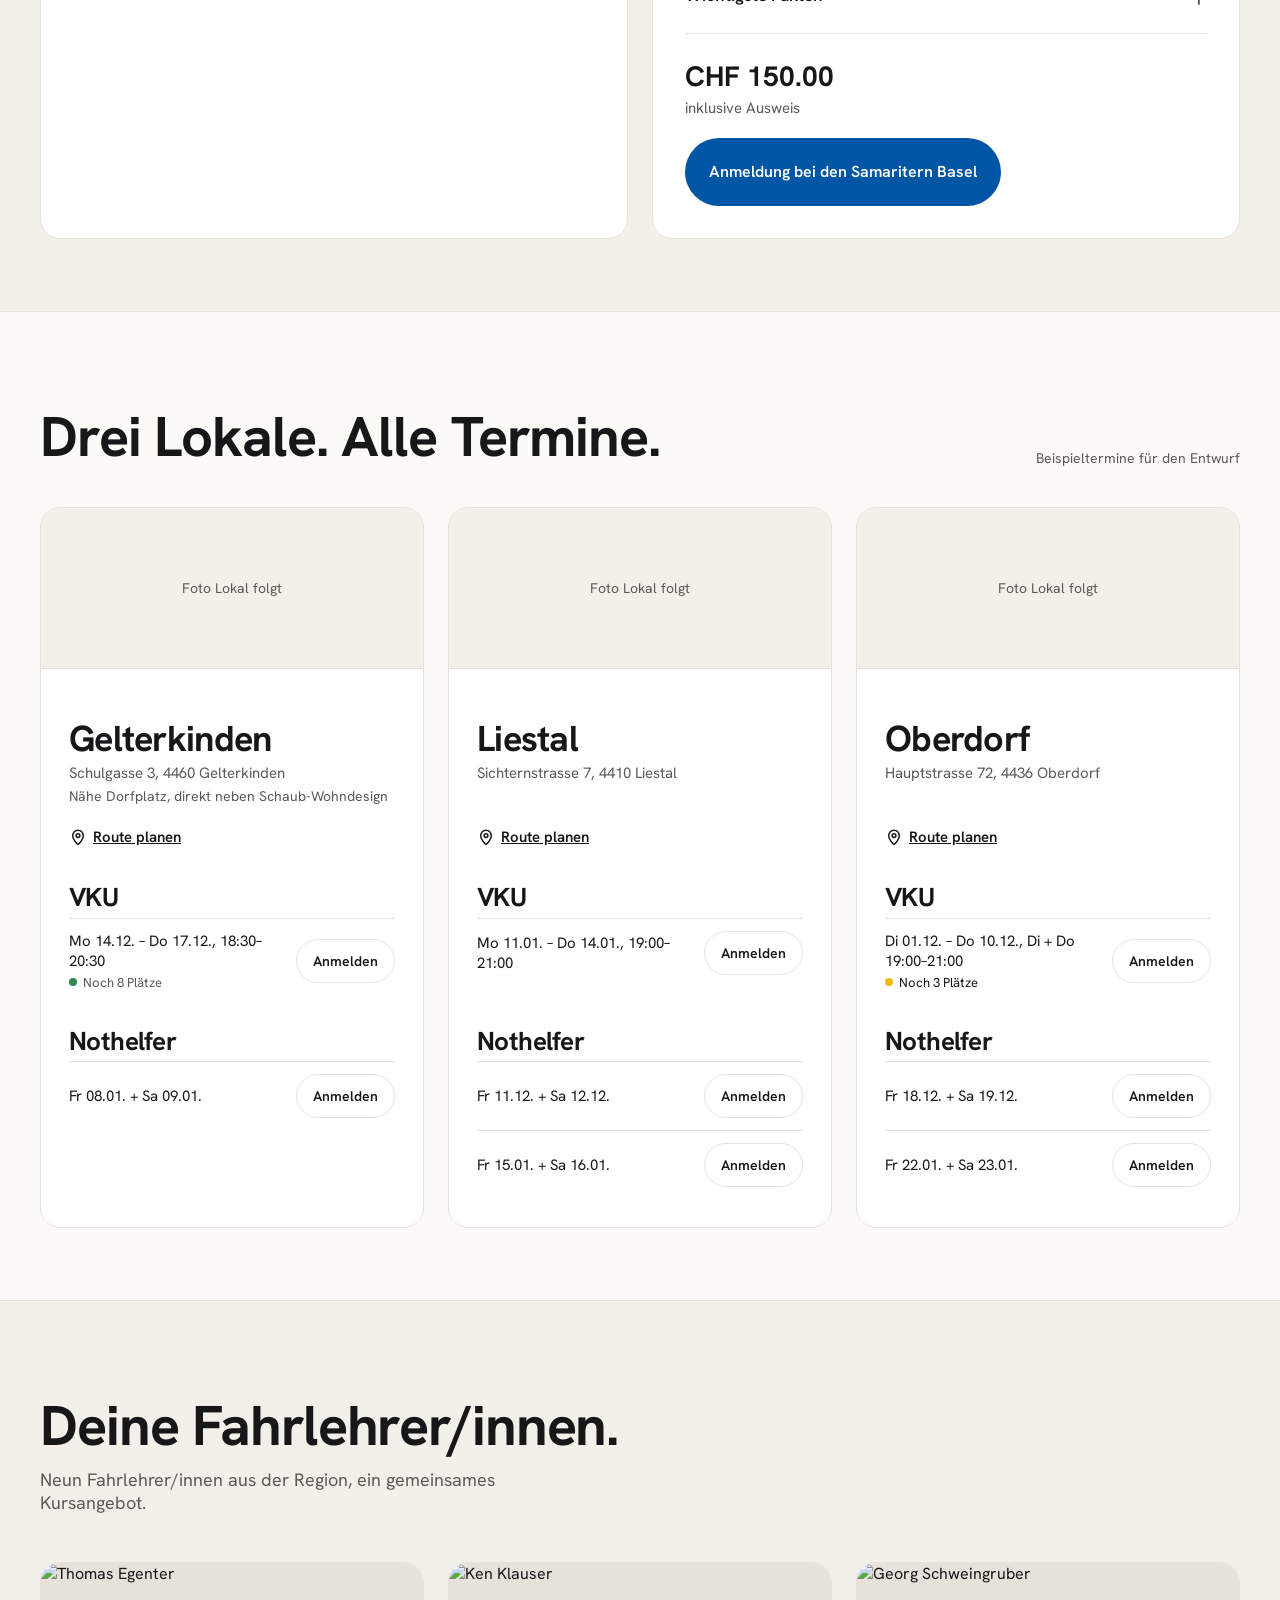
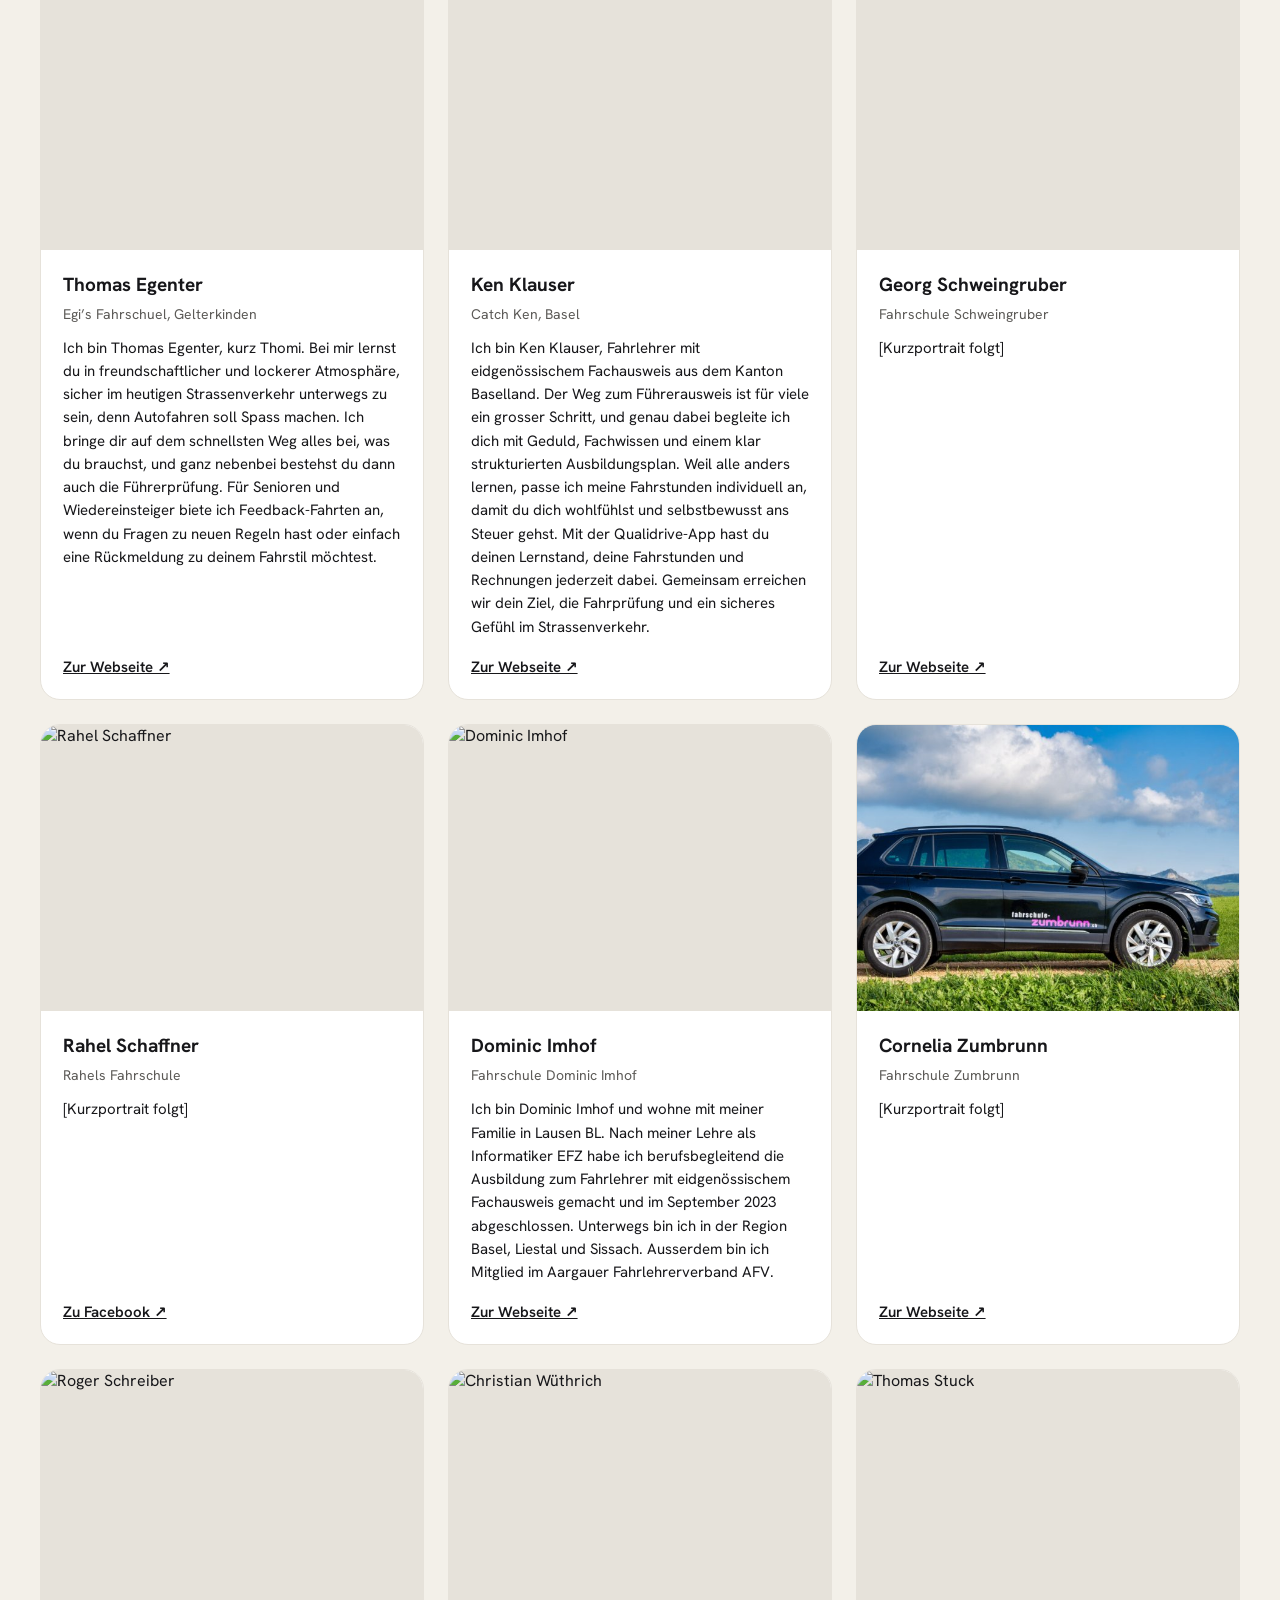
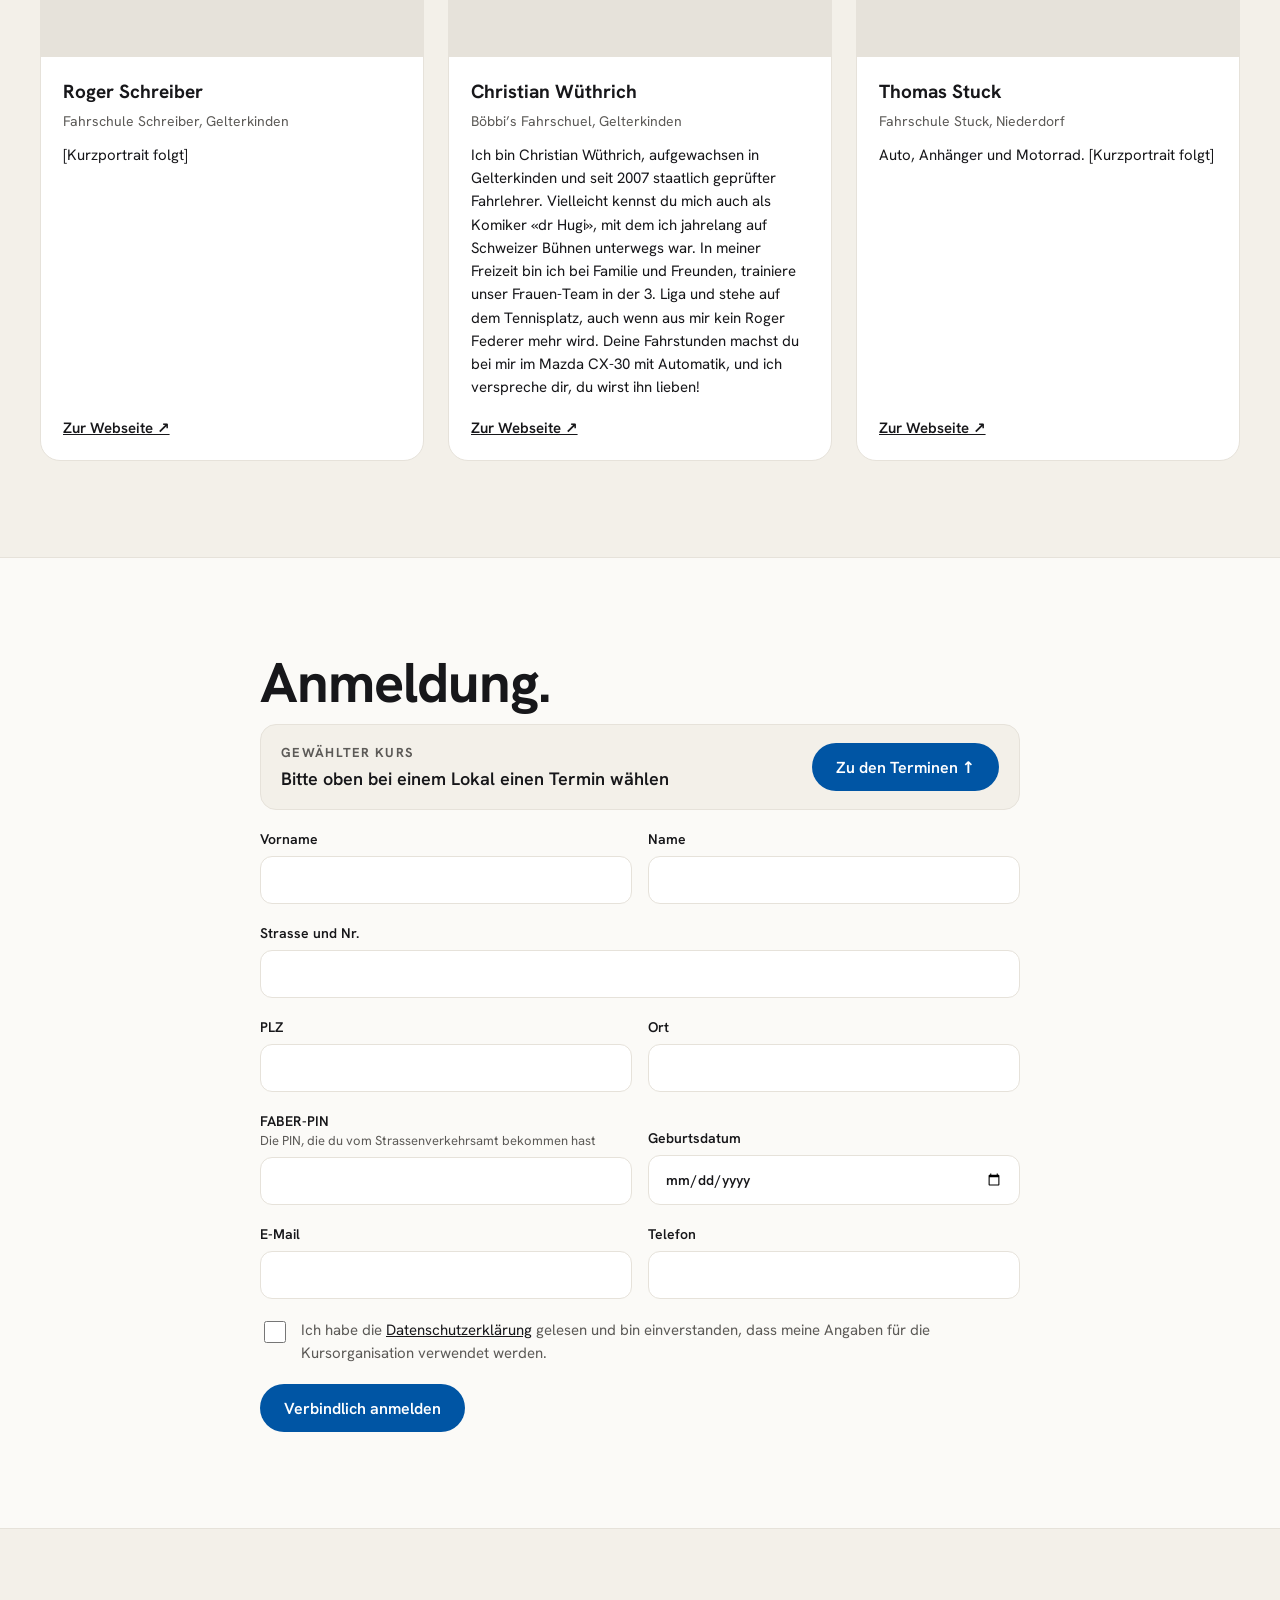
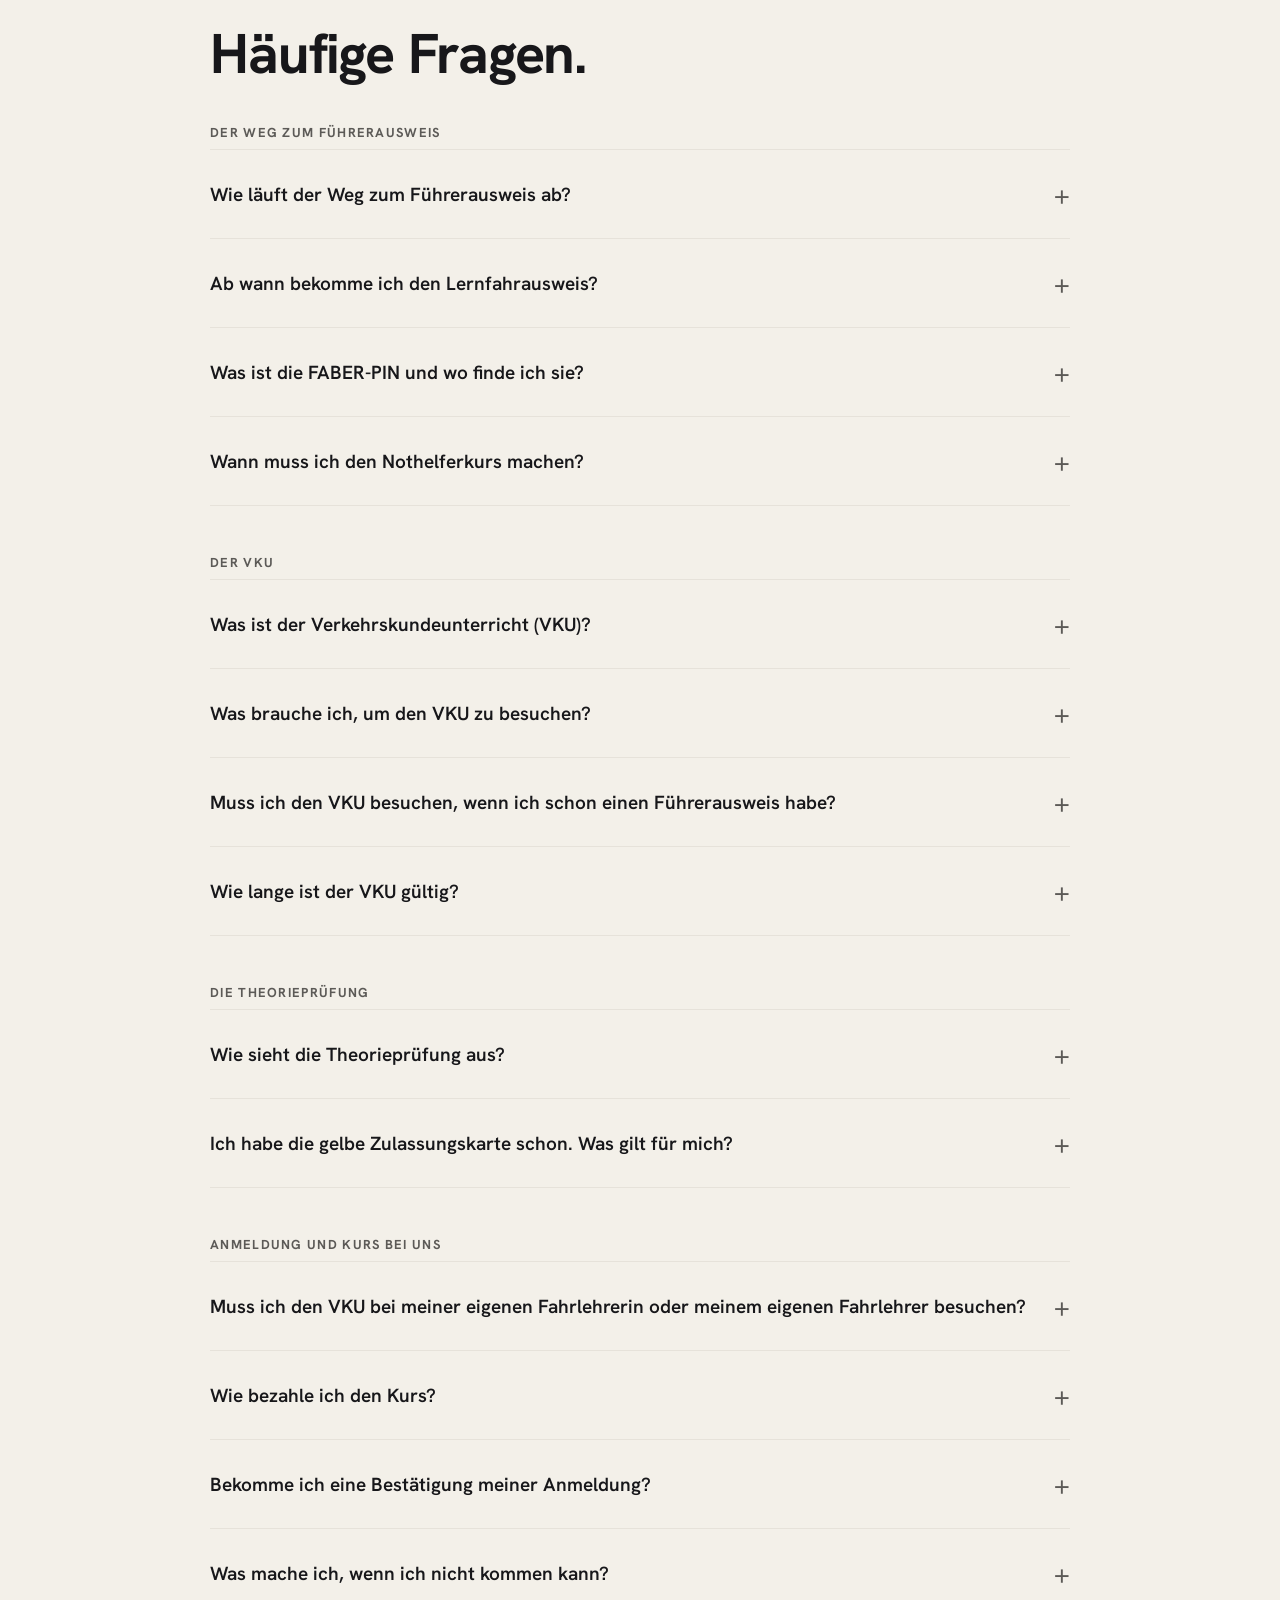
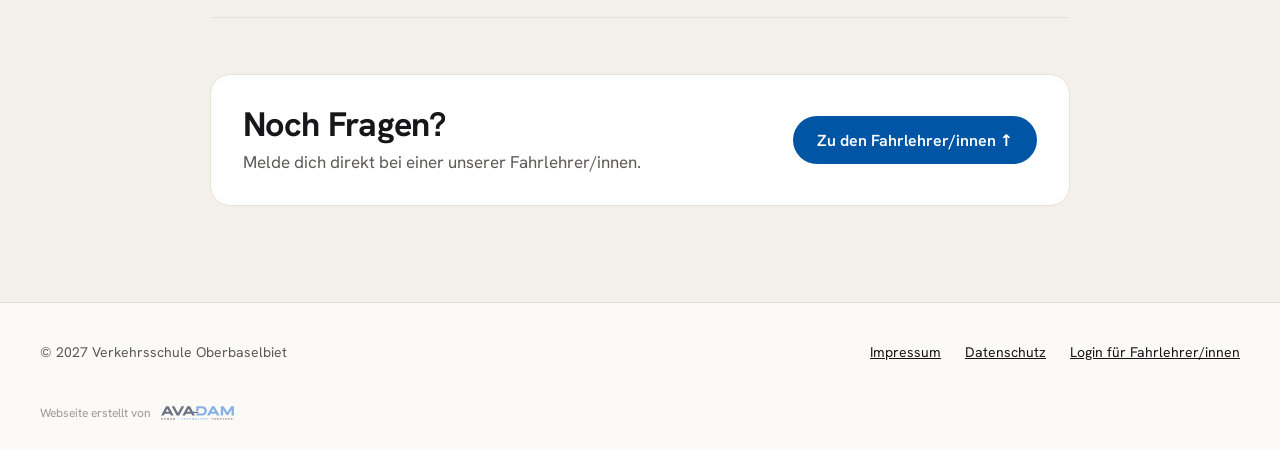
==== commit becf15e9: "Fotos im Logo 10 % grösser Co-Authored-By: Claude Opus 5.5 <noreply@anthropic.com> Claude-Session: h" ====
--- a/index.html
+++ b/index.html
@@ -82,7 +82,7 @@
 .spot{position:absolute;padding:0;margin:0;border:0;background:transparent;cursor:pointer;border-radius:12px}
 .spot:focus-visible{outline:2px solid var(--accent);outline-offset:2px}
 .pop{position:absolute;left:50%;top:50%;z-index:3;display:flex;flex-direction:column;align-items:center;gap:6px;padding:8px 10px 8px;background:#FFFFFF;color:#1B1F27;border-radius:16px;box-shadow:0 10px 30px rgba(0,0,0,.22);font-size:13px;font-weight:700;white-space:nowrap;pointer-events:none;opacity:0;transform:translate(-50%,-50%) scale(.85);transition:opacity .18s ease,transform .18s ease}
-.pop img{width:96px;height:96px;border-radius:50%;object-fit:cover;display:block}
+.pop img{width:106px;height:106px;border-radius:50%;object-fit:cover;display:block}
 .spot:hover .pop,.spot:focus-visible .pop,.spot.an .pop{opacity:1;transform:translate(-50%,-50%) scale(1)}
 @media (prefers-reduced-motion: reduce){.pop{transition:none}}.hero-btns{grid-area:btns}
 @media (max-width: 860px){.hero{grid-template-columns:minmax(0,1fr);grid-template-areas:"text" "img" "btns";row-gap:28px}.hero-img{aspect-ratio:10/9;min-height:0}}
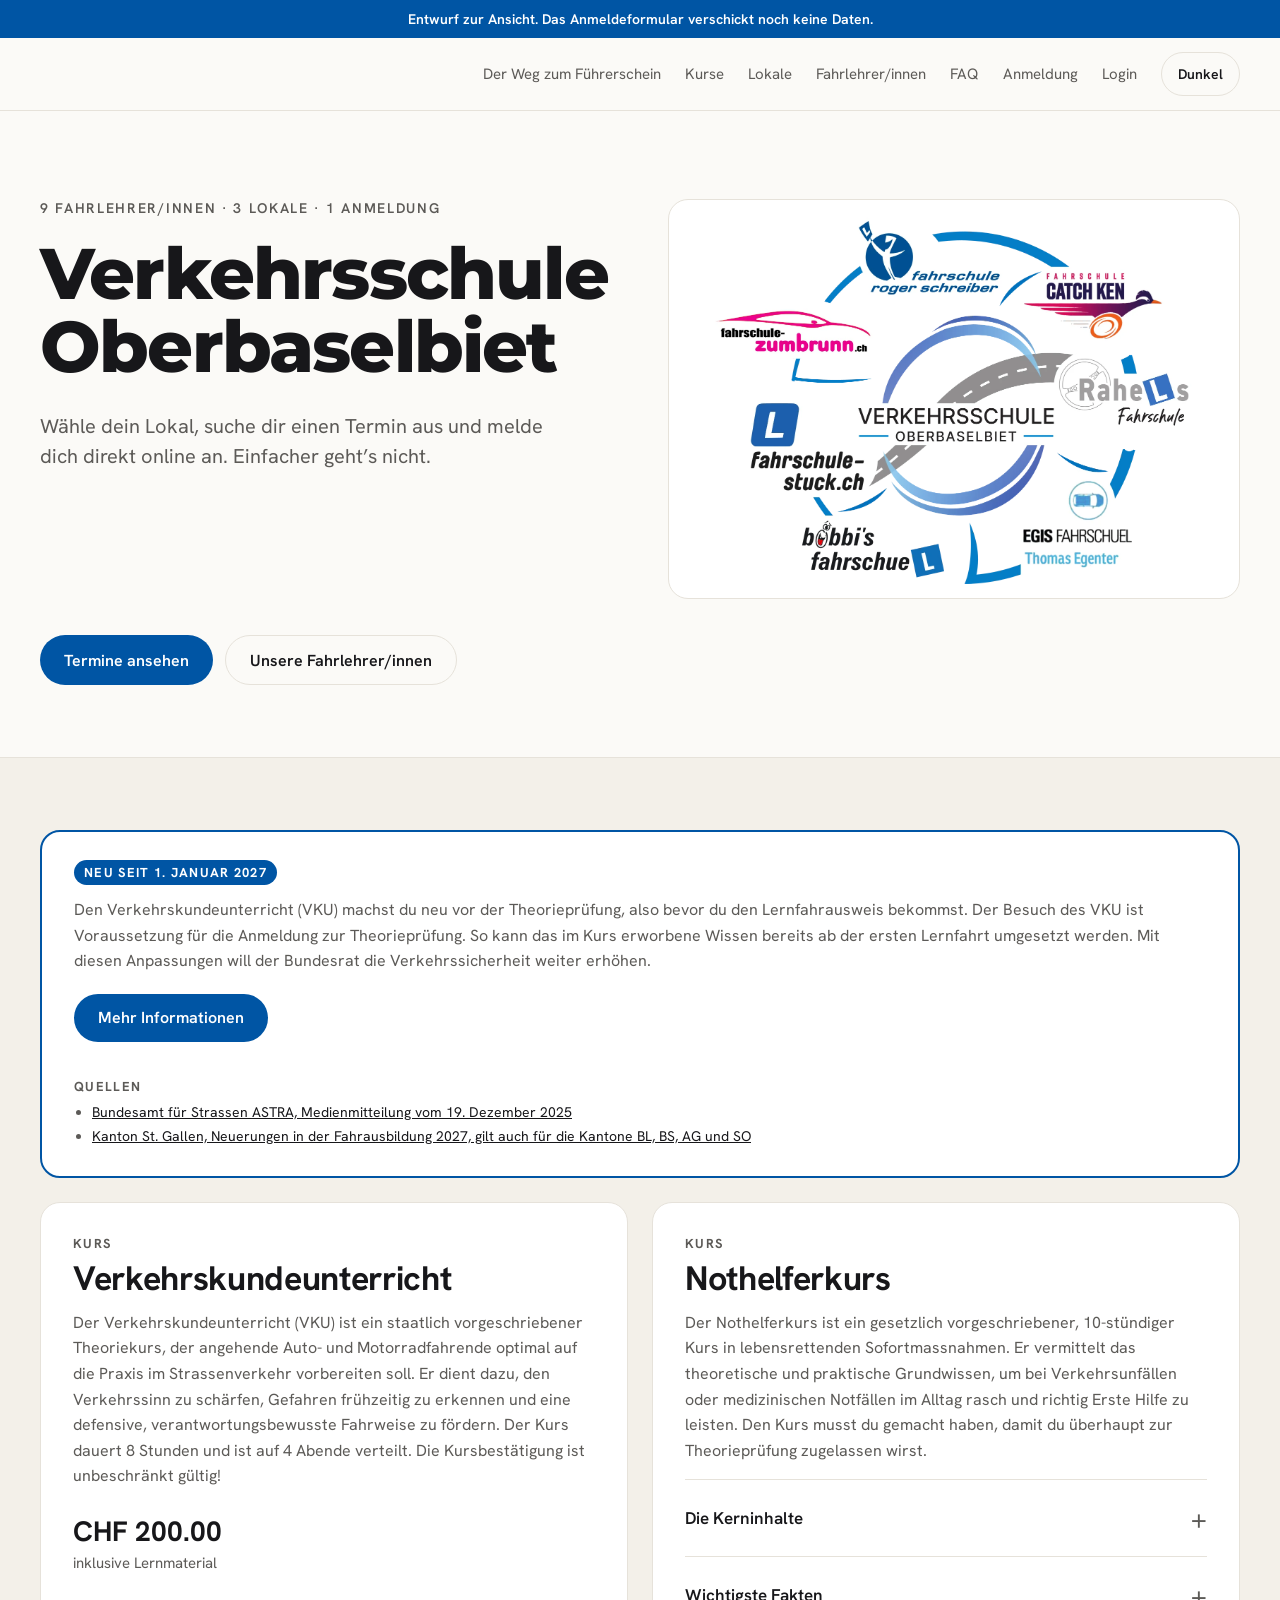
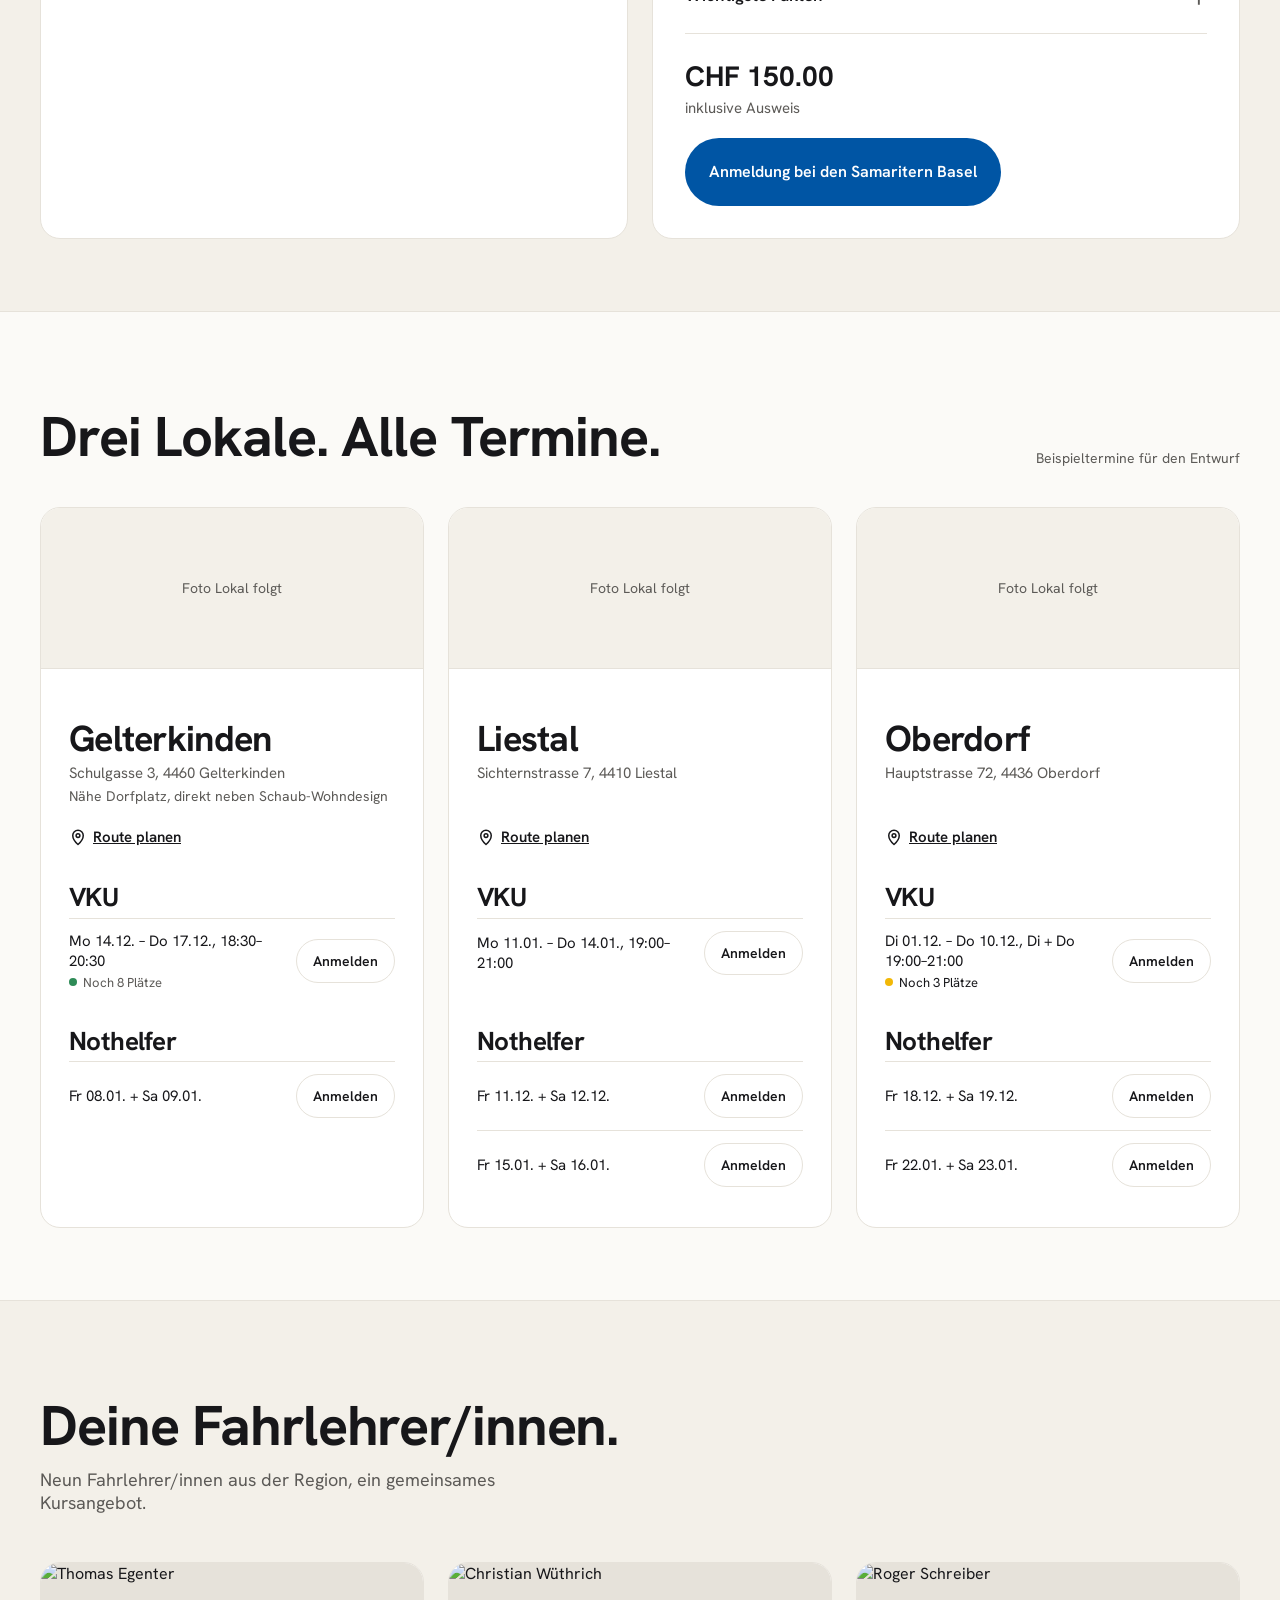
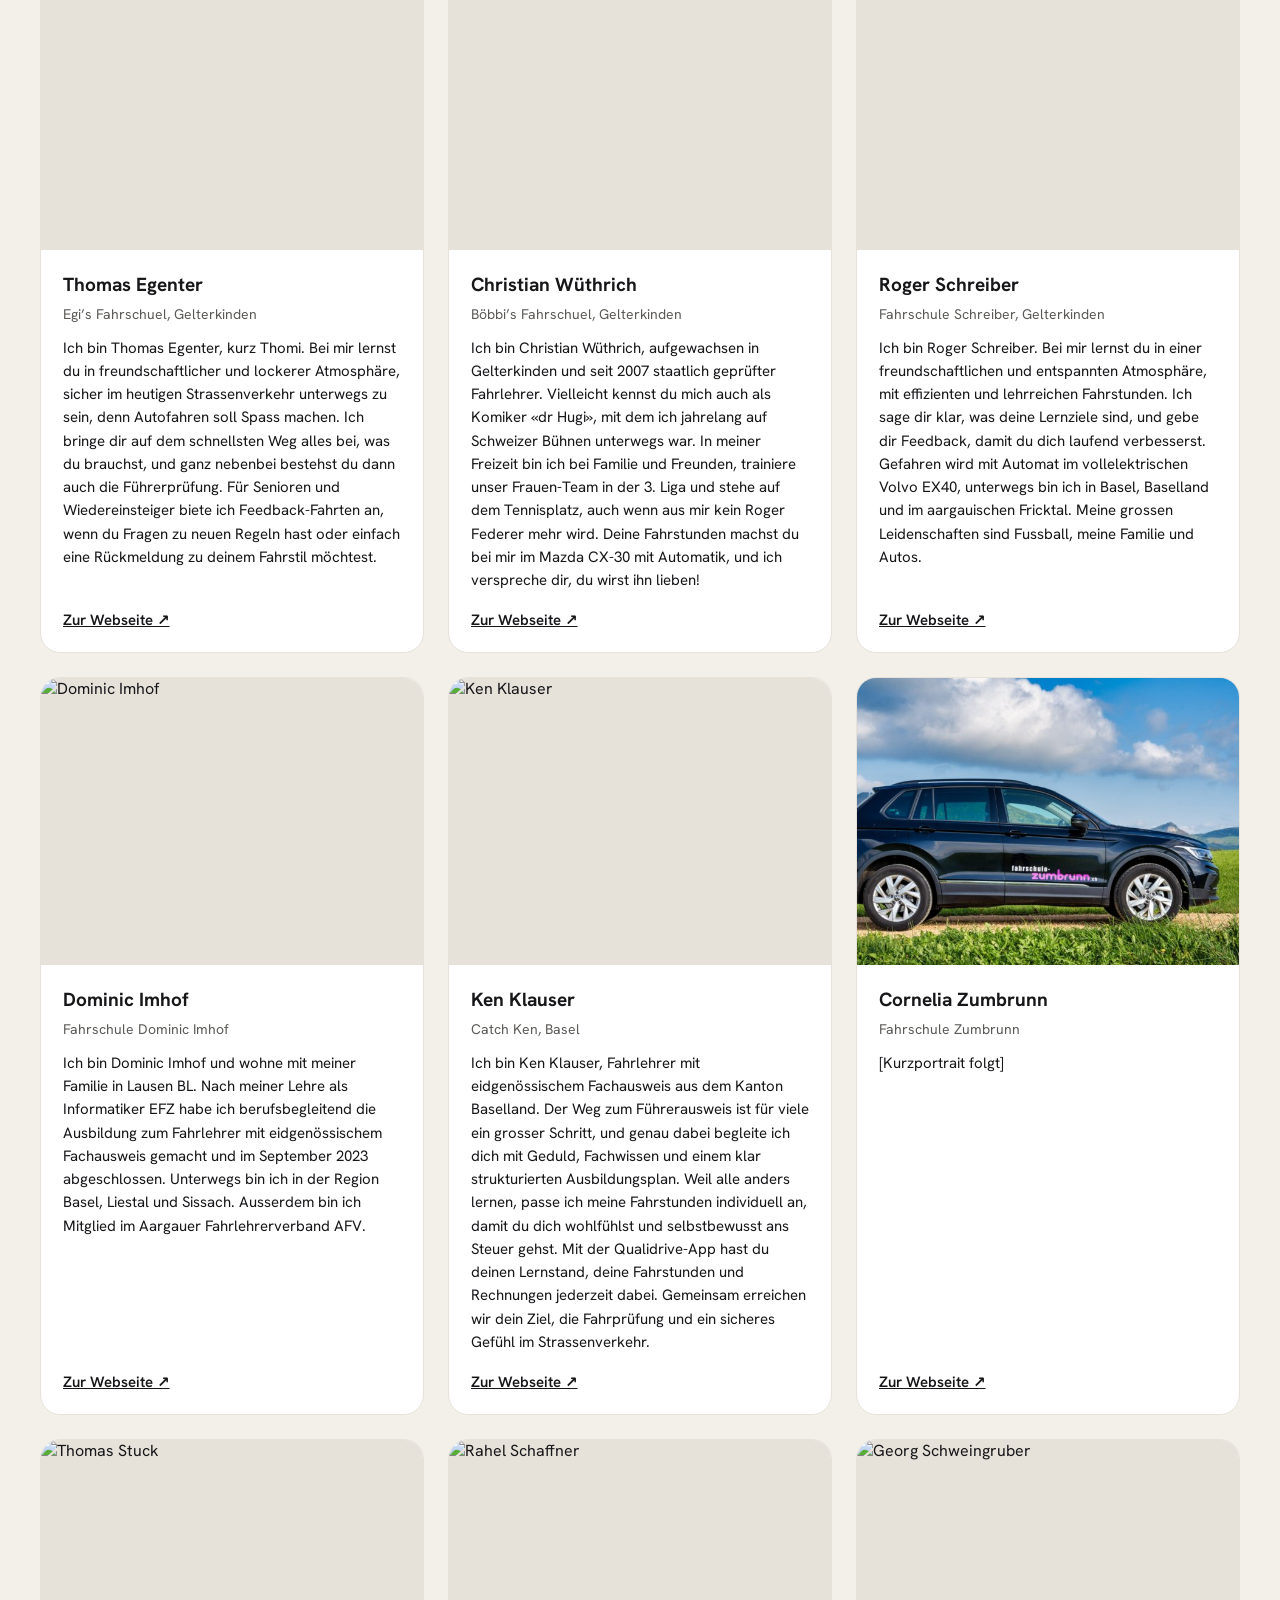
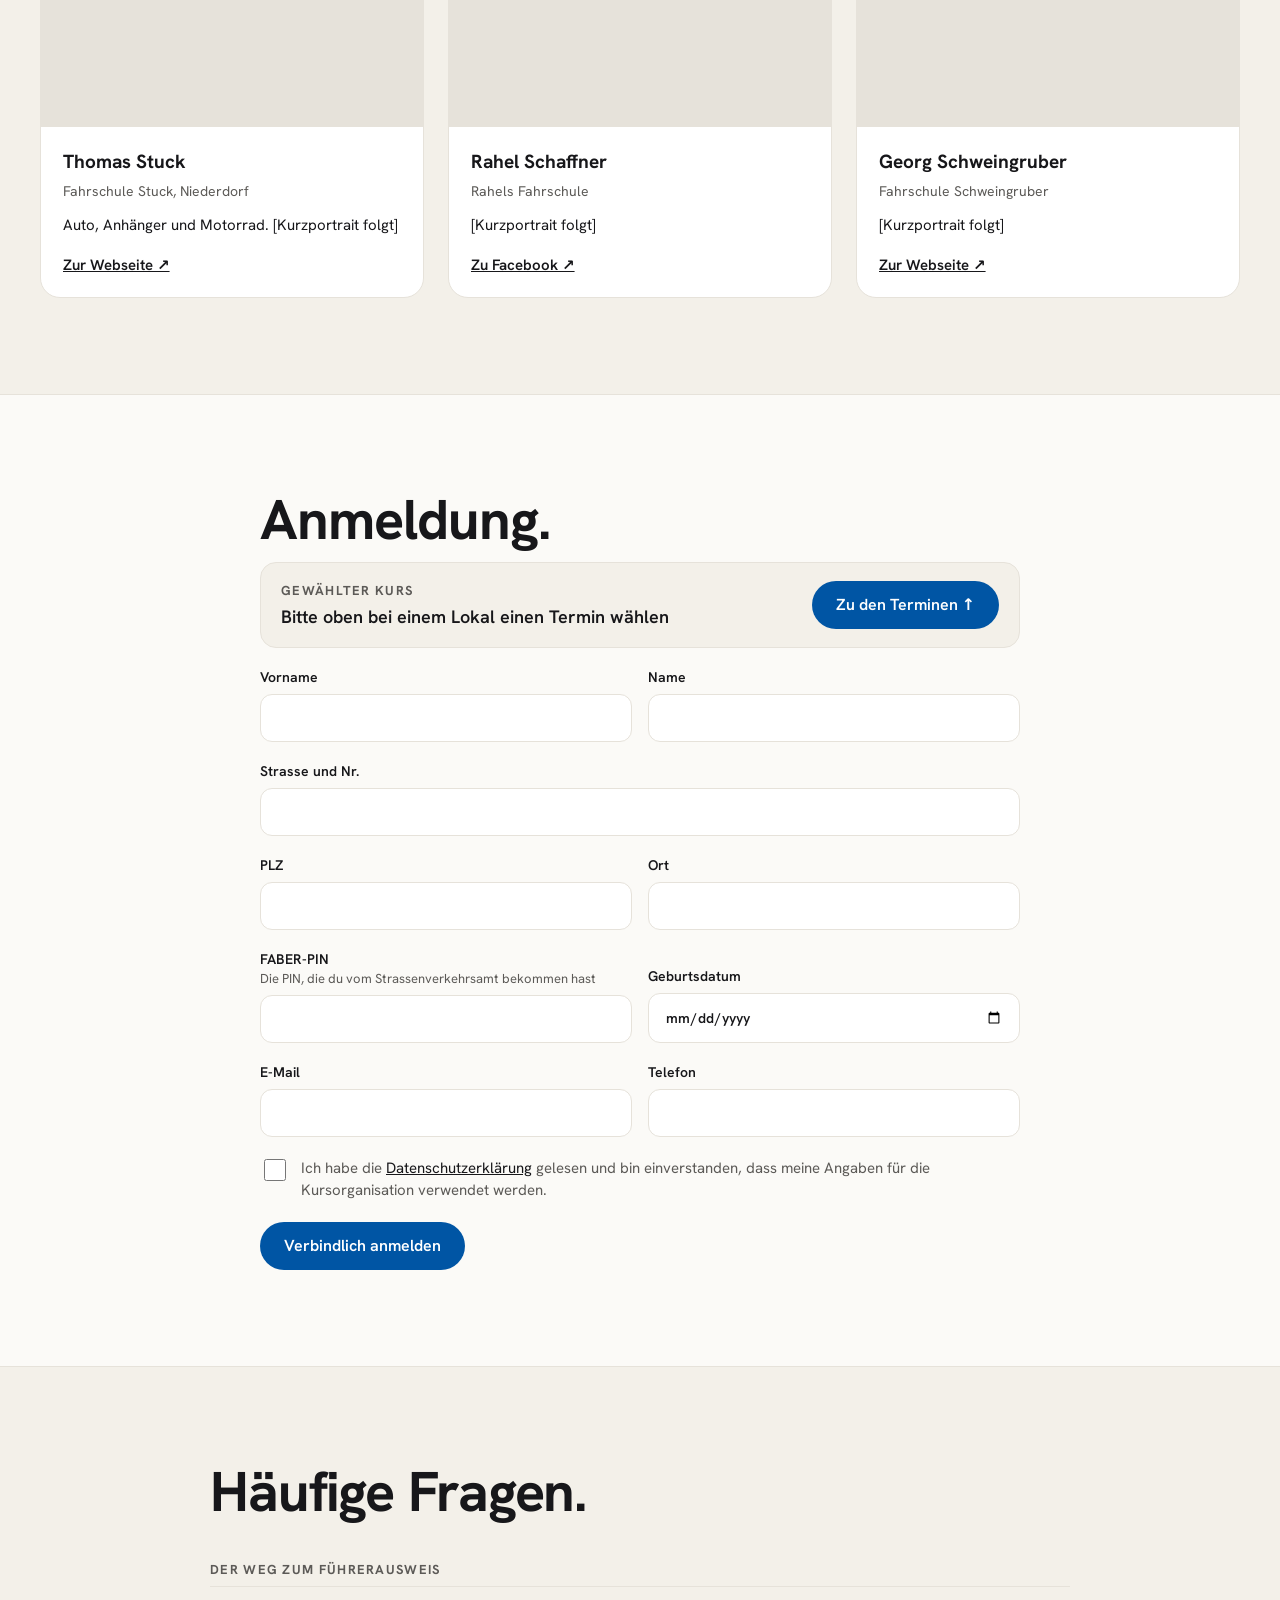
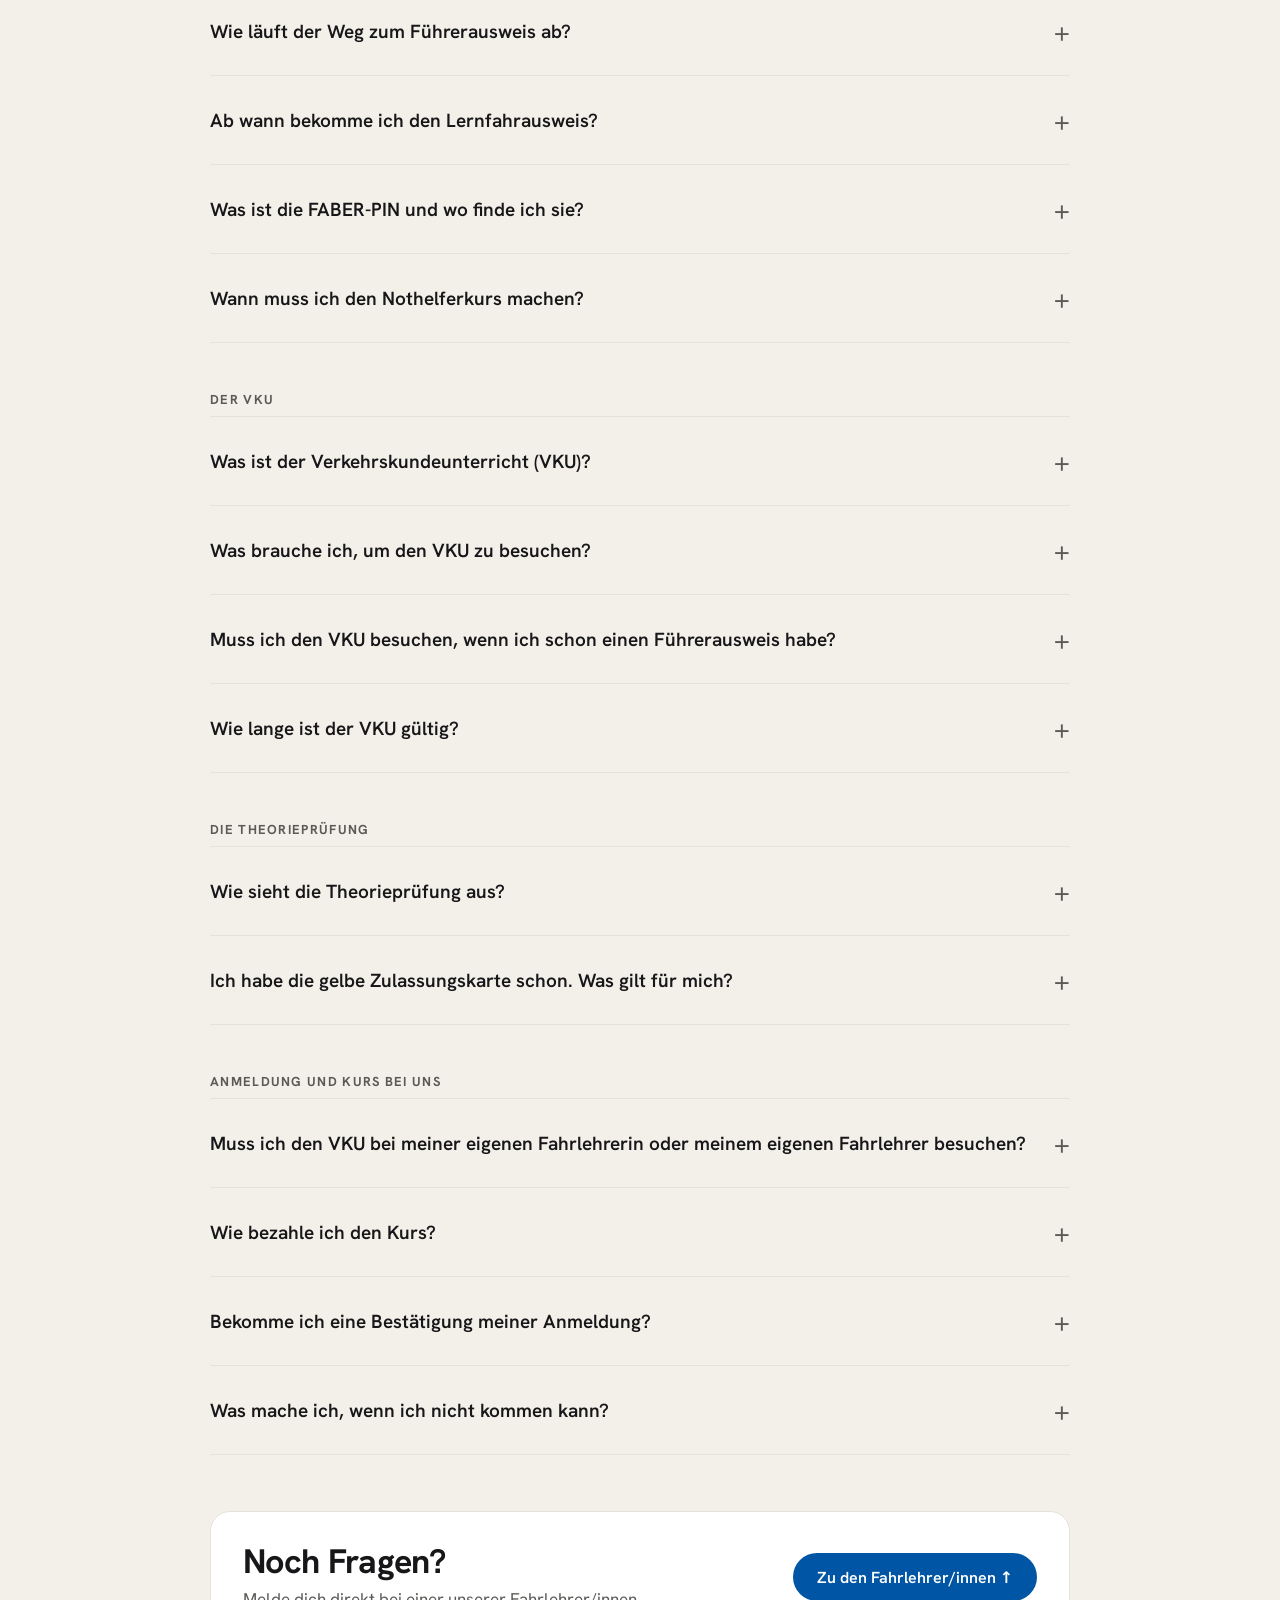
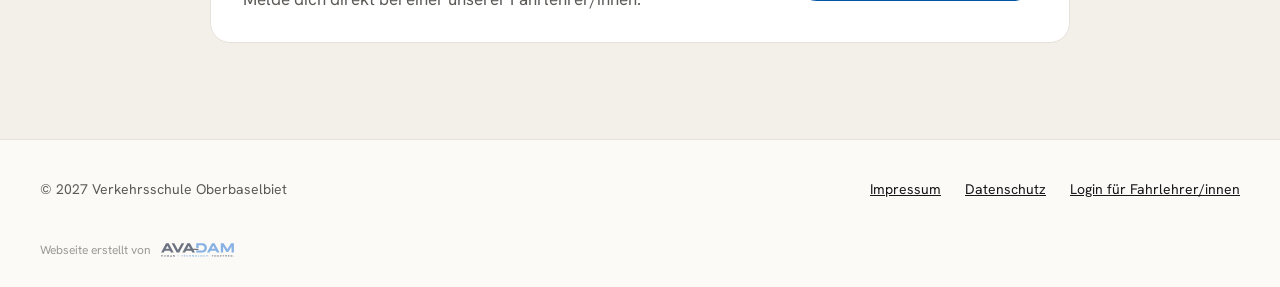
==== commit f4e69c5a: "Kopf ohne Logo-Platzhalter und Schriftzug Co-Authored-By: Claude Opus 5.5 <noreply@anthropic.com> Cl" ====
--- a/index.html
+++ b/index.html
@@ -97,11 +97,7 @@
 
 <div style="background: var(--accent); color: var(--accentInk); text-align: center; font-size: 14px; font-weight: 600; padding: 10px 16px">Entwurf zur Ansicht. Das Anmeldeformular verschickt noch keine Daten.</div>
 <header style="position: sticky; top: 0; z-index: 10; background: var(--bg); border-bottom: 1px solid var(--line)">
-<div style="max-width: 1200px; margin: 0 auto; padding: 14px 24px; display: flex; flex-wrap: wrap; align-items: center; justify-content: space-between; gap: 16px">
-<a href="#top" style="display: flex; align-items: center; gap: 12px; text-decoration: none">
-<span style="width: 40px; height: 40px; border-radius: 10px; background: var(--accent); color: var(--accentInk); display: flex; align-items: center; justify-content: center; font-weight: 700; font-size: 13px">Logo</span>
-<span style="font-weight: 700; font-size: 17px; letter-spacing: -0.01em">Verkehrsschule Oberbaselbiet</span>
-</a>
+<div style="max-width: 1200px; margin: 0 auto; padding: 14px 24px; display: flex; flex-wrap: wrap; align-items: center; justify-content: flex-end; gap: 16px">
 <nav class="nav-desk" style="display: flex; flex-wrap: wrap; align-items: center; gap: 24px">
 <a class="navlink" href="neu-ab-2027.html">Der Weg zum Führerschein</a>
 <a class="navlink" href="#kurse">Kurse</a>
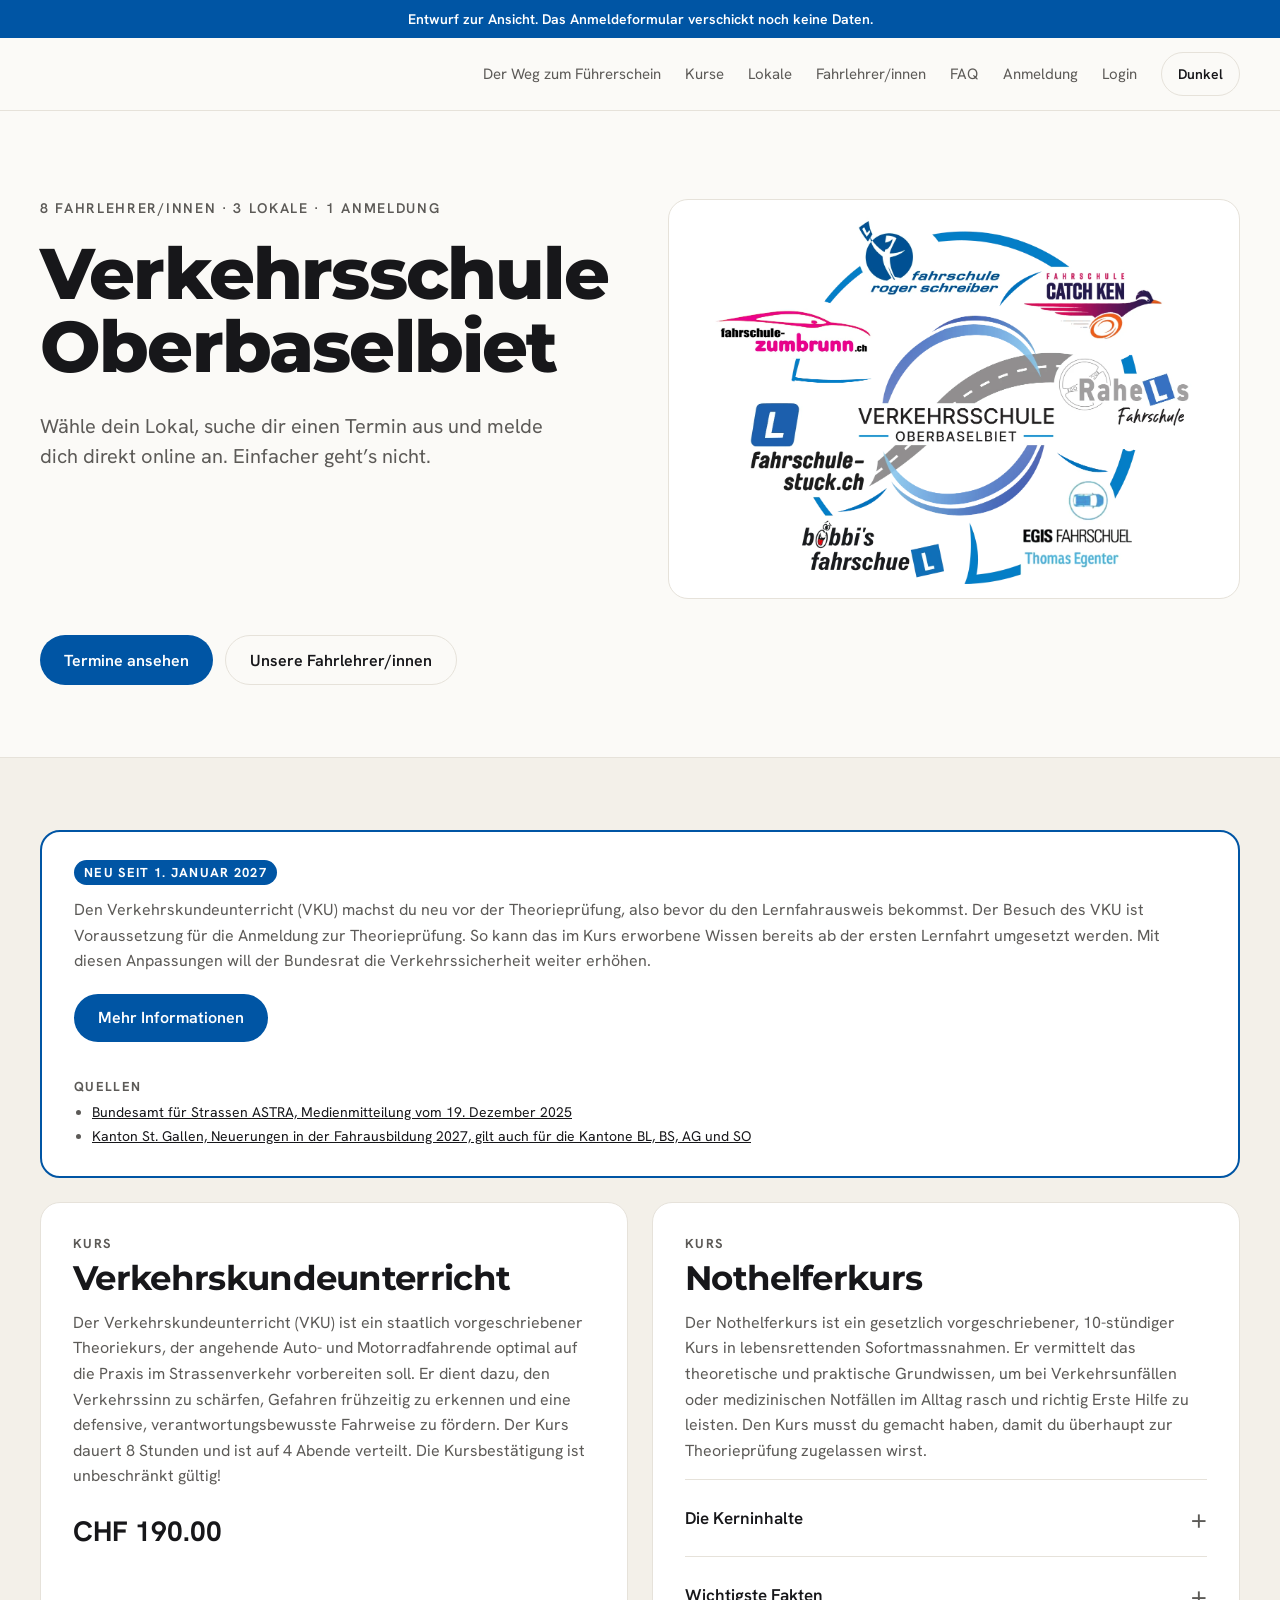
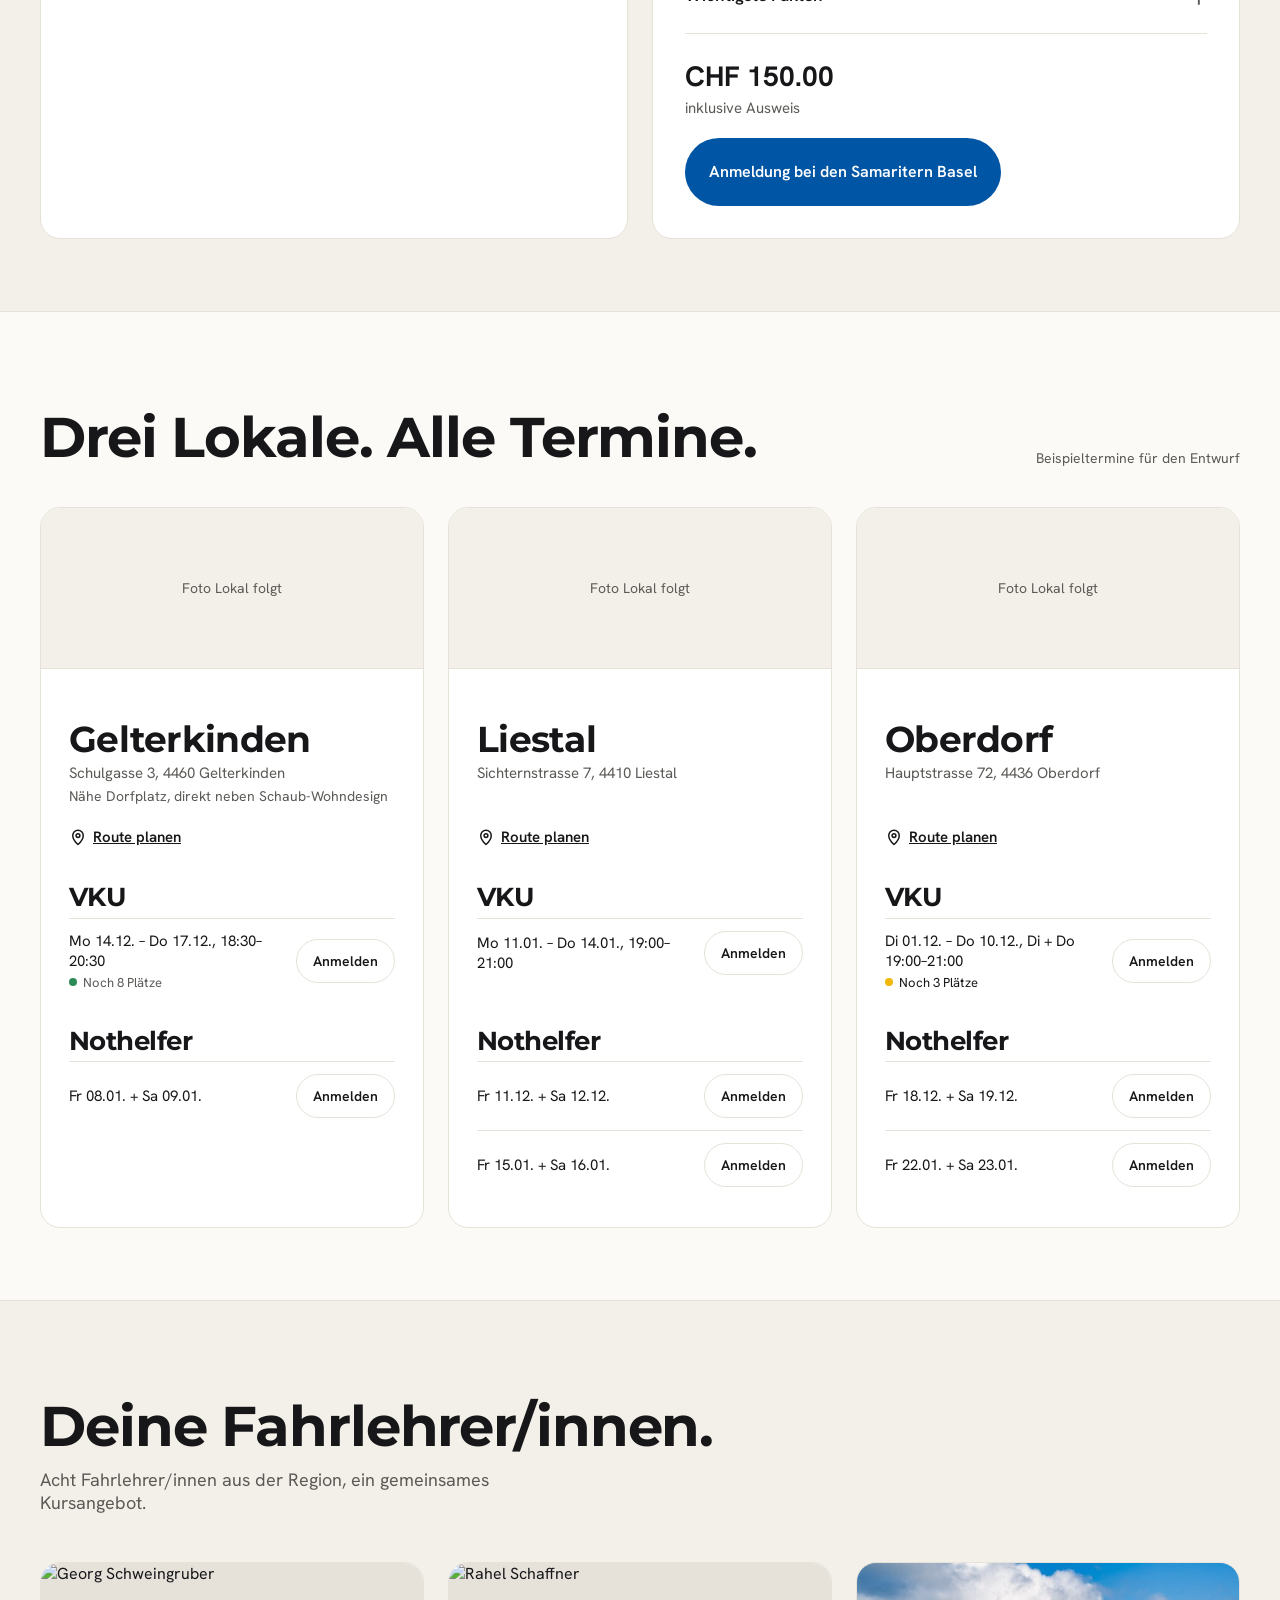
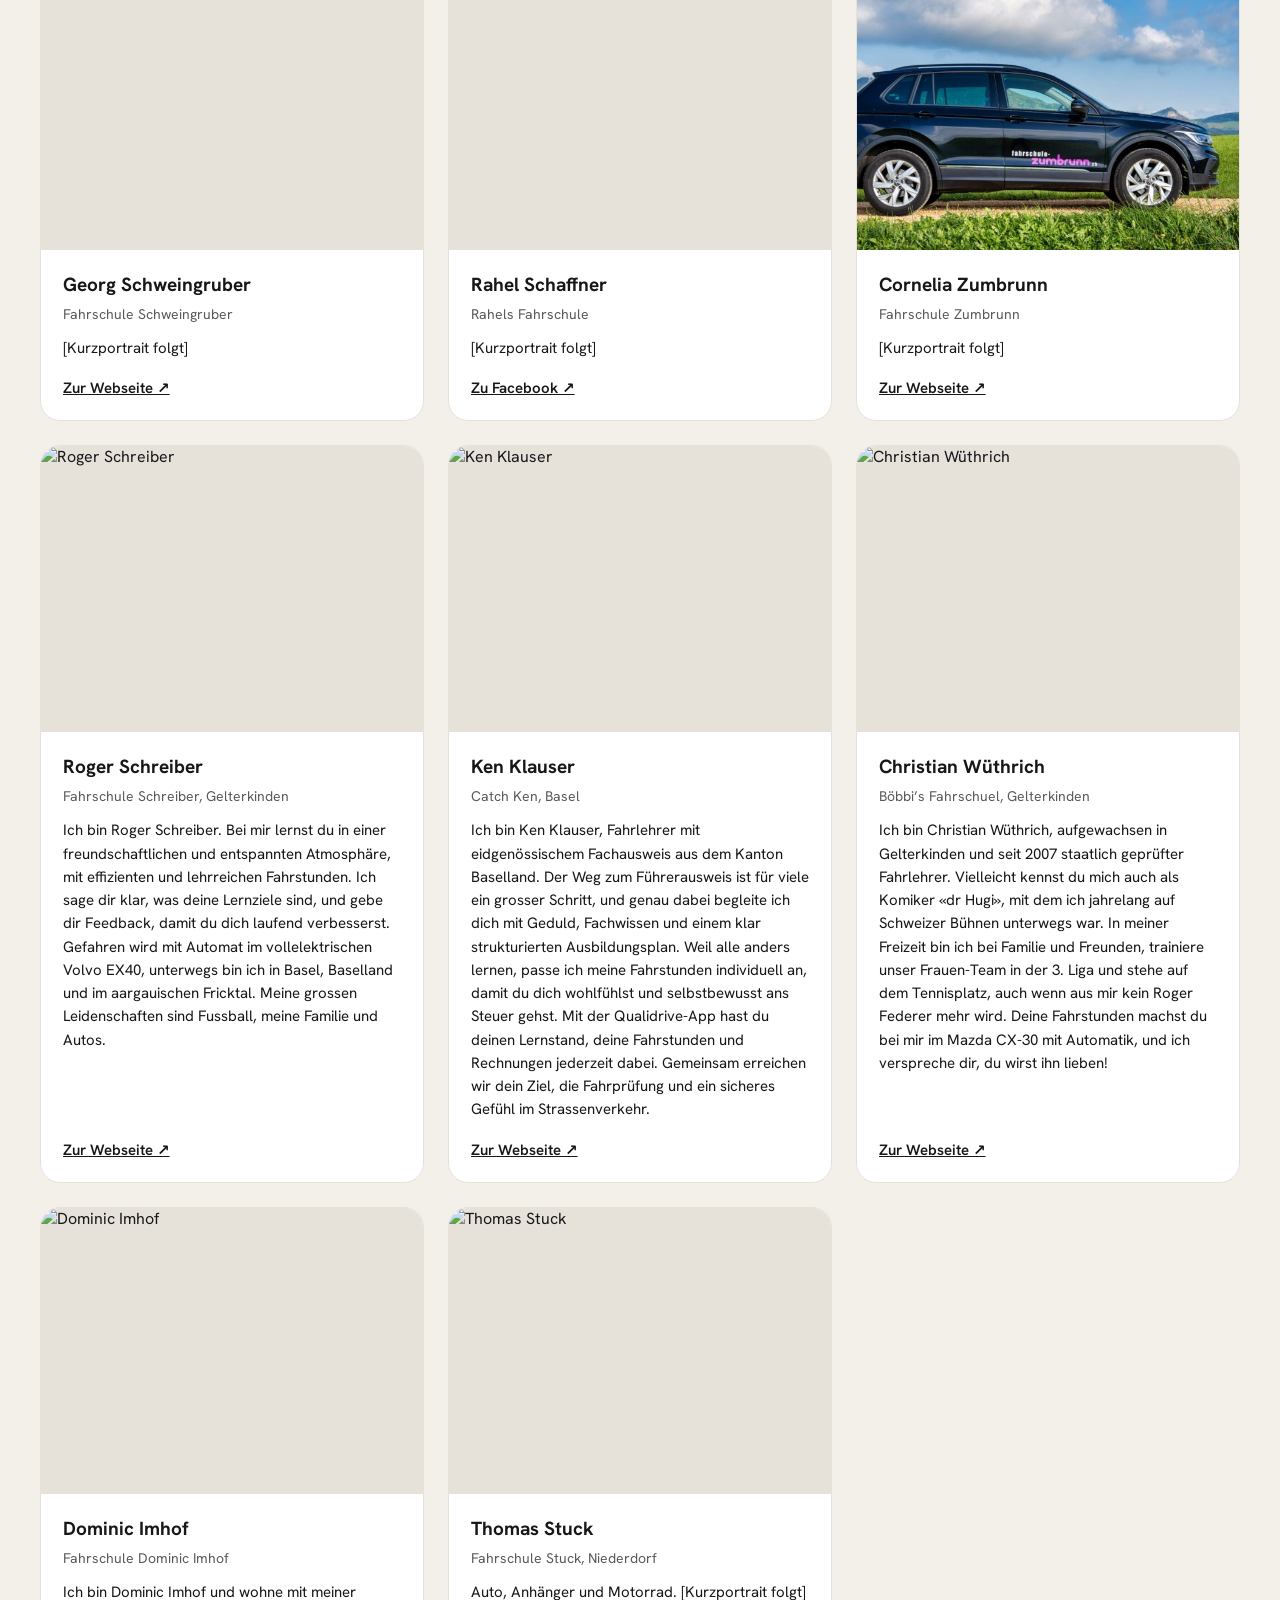
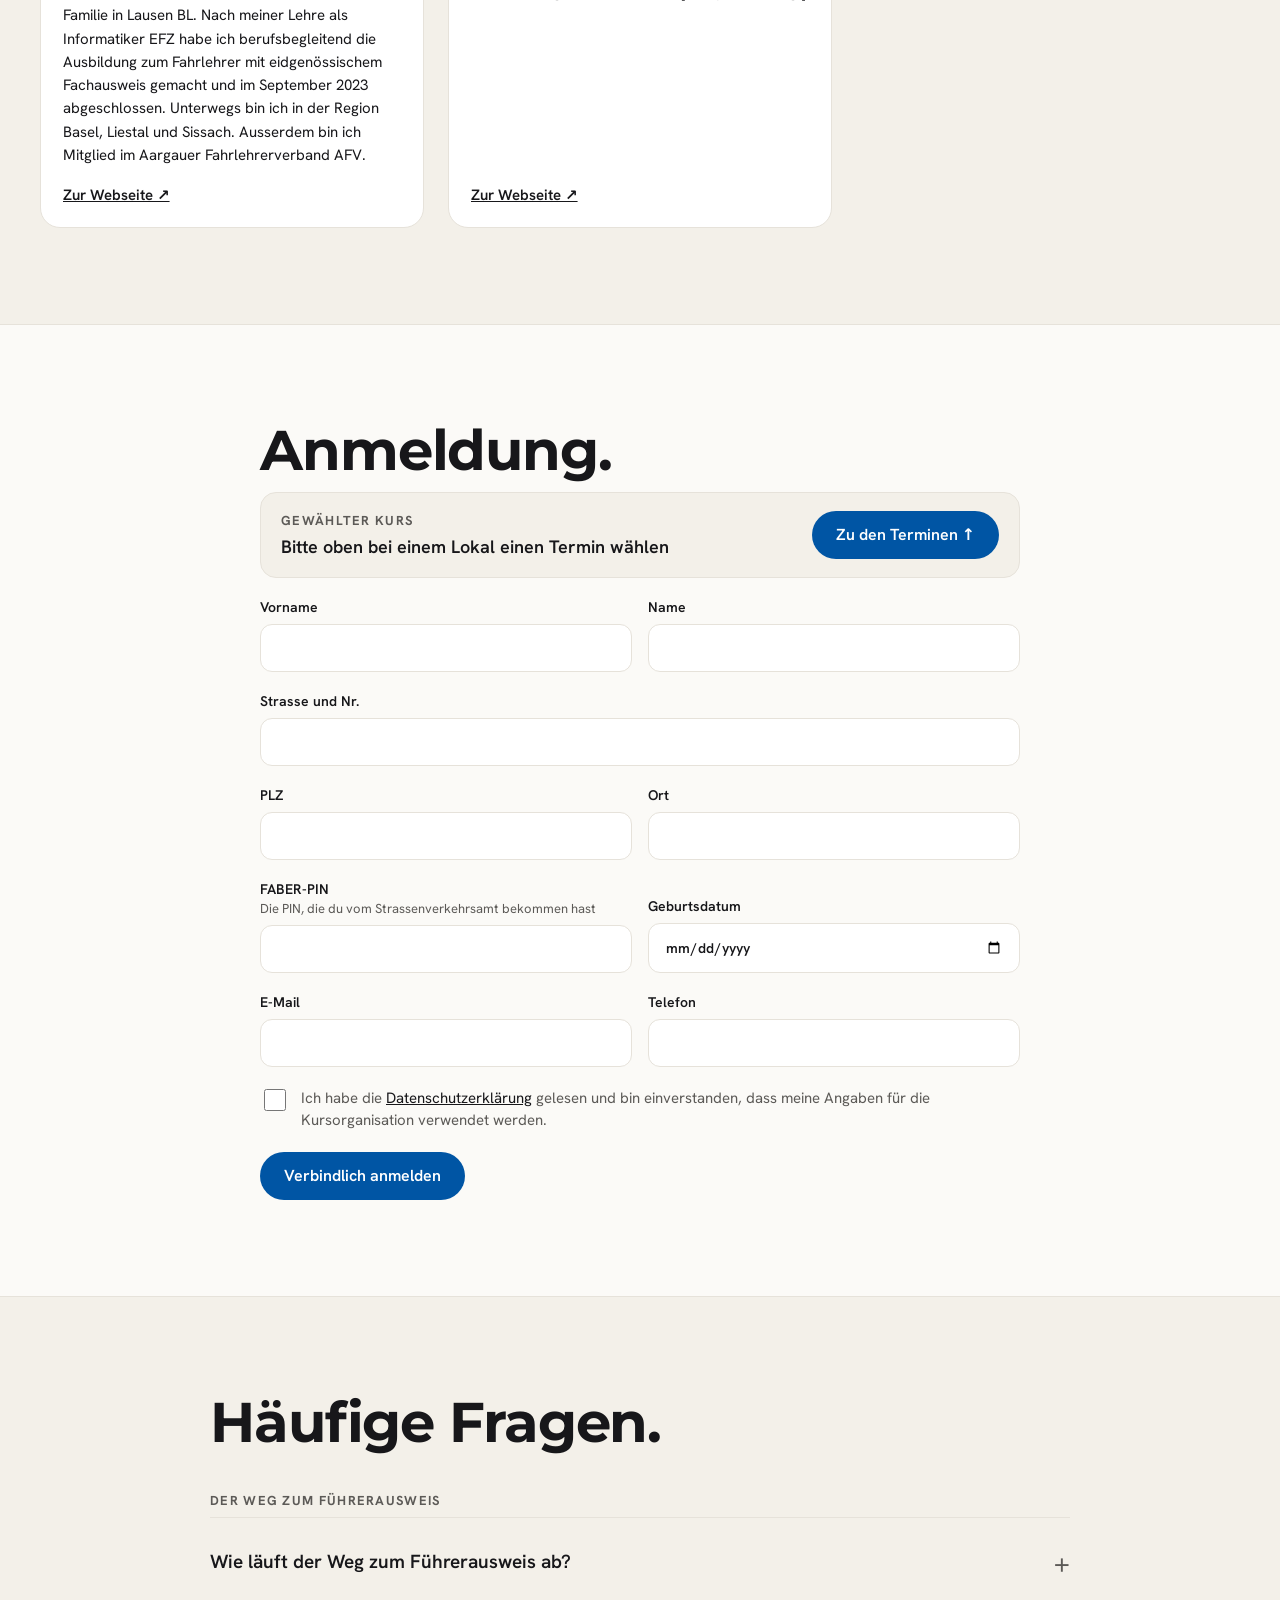
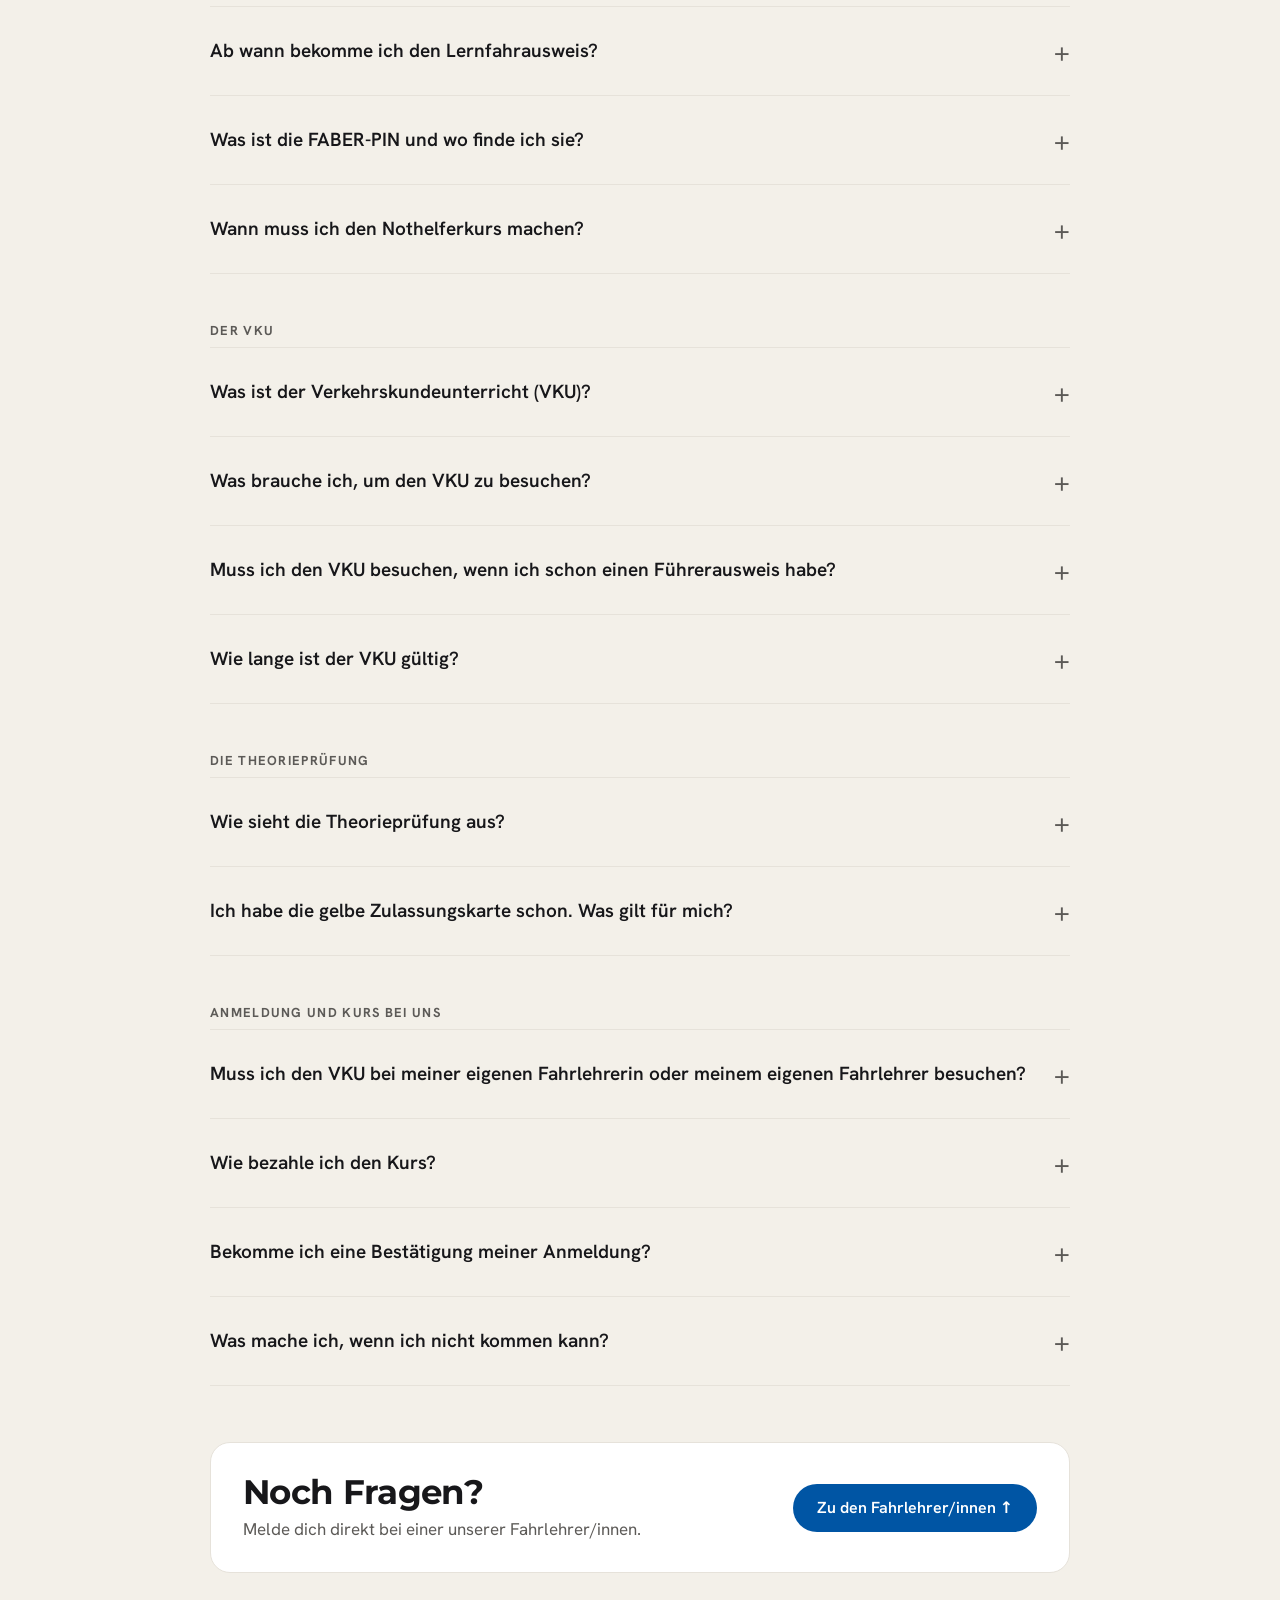
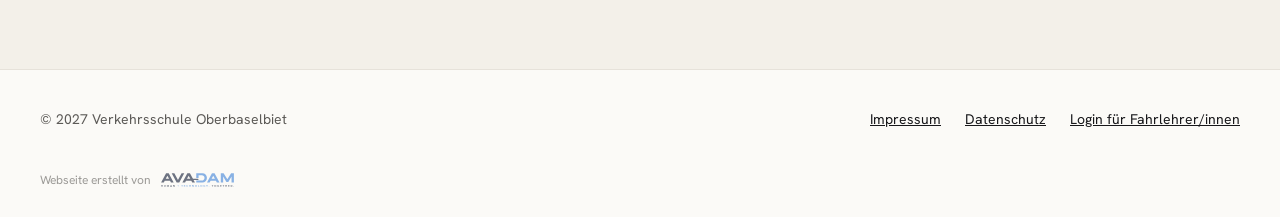
==== commit 418fdf04: "Acht Fahrlehrer/innen (Thomas Egenter raus), Titel in Montserrat, VKU CHF 190.00 Co-Authored-By: Cla" ====
--- a/index.html
+++ b/index.html
@@ -14,10 +14,10 @@
 .site.dark{--bg:#0F1012;--surface:#181A1D;--line:#2A2D31;--ink:#F2F1EE;--muted:#A8A6A1;--accent:#2F6BC8;--accentInk:#FFFFFF;--soft:#1D2024}
 a{color:var(--ink)}a:hover{color:var(--muted)}
 /* Titel ohne Serifen (Wunsch der Fahrlehrer/innen, 2. November 2026). Drei Titel zeigen je eine Schrift zur Auswahl. */
-.serif{font-family:"Hanken Grotesk",system-ui,sans-serif;font-weight:700;letter-spacing:-0.02em}
+.serif{font-family:"Montserrat","Hanken Grotesk",system-ui,sans-serif;font-weight:700;letter-spacing:-0.02em}
 .t-haupt{font-family:"Montserrat","Hanken Grotesk",system-ui,sans-serif;font-weight:800;letter-spacing:-0.025em}
-.t-kurs{font-family:"Archivo","Hanken Grotesk",system-ui,sans-serif;font-weight:700;letter-spacing:-0.01em}
-.t-lokale{font-family:"Space Grotesk","Hanken Grotesk",system-ui,sans-serif;font-weight:700;letter-spacing:-0.02em}
+.t-kurs{font-family:"Montserrat","Hanken Grotesk",system-ui,sans-serif;font-weight:700;letter-spacing:-0.02em}
+.t-lokale{font-family:"Montserrat","Hanken Grotesk",system-ui,sans-serif;font-weight:700;letter-spacing:-0.02em}
 input{font:inherit;color:var(--ink);background:var(--surface);border:1px solid var(--line);border-radius:12px;padding:14px 16px;min-height:48px;box-sizing:border-box;width:100%}
 input:focus{outline:2px solid var(--accent);outline-offset:1px}
 .btn{display:inline-flex;align-items:center;justify-content:center;min-height:48px;padding:0 24px;border-radius:999px;border:none;background:var(--accent);color:var(--accentInk);font:inherit;font-weight:600;cursor:pointer;text-decoration:none}
@@ -125,7 +125,7 @@
 <section id="top" style="max-width: 1200px; margin: 0 auto; padding: 88px 24px 72px">
 <div class="hero">
 <div class="hero-text">
-<p style="margin: 0 0 20px; font-size: 14px; font-weight: 600; letter-spacing: 0.12em; text-transform: uppercase; color: var(--muted)"><span style="white-space: nowrap"><span data-anzahl="fahrlehrer">9</span> Fahrlehrer/innen</span> · <span style="white-space: nowrap"><span data-anzahl="lokale">3</span> Lokale</span> · <span style="white-space: nowrap">1 Anmeldung</span></p>
+<p style="margin: 0 0 20px; font-size: 14px; font-weight: 600; letter-spacing: 0.12em; text-transform: uppercase; color: var(--muted)"><span style="white-space: nowrap"><span data-anzahl="fahrlehrer">8</span> Fahrlehrer/innen</span> · <span style="white-space: nowrap"><span data-anzahl="lokale">3</span> Lokale</span> · <span style="white-space: nowrap">1 Anmeldung</span></p>
 <h1 class="t-haupt" style="margin: 0; font-size: clamp(40px, 5.6vw, 76px); line-height: 1.02">Verkehrsschule Oberbaselbiet</h1>
 <p style="margin: 28px 0 0; font-size: 20px; line-height: 1.5; color: var(--muted); max-width: 46ch">Wähle dein Lokal, suche dir einen Termin aus und melde dich direkt online an. Einfacher geht’s nicht.</p>
 </div>
@@ -137,7 +137,6 @@
 <button type="button" class="spot" style="left: 30%; top: 1%; width: 30%; height: 22%" aria-label="Roger Schreiber"><span class="pop"><img src="bilder/roger-schreiber.jpg" alt="" loading="lazy" decoding="async" style="object-position: 50% 30%"><span>Roger Schreiber</span></span></button>
 <button type="button" class="spot" style="left: 64%; top: 15%; width: 34%; height: 19%" aria-label="Ken Klauser"><span class="pop"><img src="bilder/ken-klauser.jpg" alt="" loading="lazy" decoding="async" style="object-position: 50% 20%"><span>Ken Klauser</span></span></button>
 <button type="button" class="spot" style="left: 71%; top: 38%; width: 28%; height: 19%" aria-label="Rahel Schaffner"><span class="pop"><img src="bilder/rahel-schaffner.jpg" alt="" loading="lazy" decoding="async" style="object-position: 40% 50%"><span>Rahel Schaffner</span></span></button>
-<button type="button" class="spot" style="left: 63%; top: 72%; width: 25%; height: 24%" aria-label="Thomas Egenter"><span class="pop"><img src="bilder/thomas-egenter.jpg" alt="" loading="lazy" decoding="async" style="object-position: 78% 40%"><span>Thomas Egenter</span></span></button>
 <button type="button" class="spot" style="left: 17%; top: 84%; width: 29%; height: 15%" aria-label="Christian Wüthrich"><span class="pop"><img src="bilder/christian-wuethrich.jpg" alt="" loading="lazy" decoding="async" style="object-position: 64% 30%"><span>Christian Wüthrich</span></span></button>
 <button type="button" class="spot" style="left: 2%; top: 49%; width: 29%; height: 28%" aria-label="Thomas Stuck"><span class="pop"><img src="bilder/thomas-stuck.jpg" alt="" loading="lazy" decoding="async" style="object-position: 76% 20%"><span>Thomas Stuck</span></span></button>
 <button type="button" class="spot" style="left: 0%; top: 25%; width: 33%; height: 14%" aria-label="Cornelia Zumbrunn"><span class="pop"><img src="bilder/cornelia-zumbrunn.jpg" alt="" loading="lazy" decoding="async" style="object-position: 52% 50%"><span>Cornelia Zumbrunn</span></span></button>
@@ -170,7 +169,6 @@
 <h2 class="t-kurs" style="margin: 8px 0 12px; font-size: clamp(26px, 6.4vw, 34px); line-height: 1.1; hyphens: auto; overflow-wrap: break-word">Verkehrskunde&shy;unterricht</h2>
 <p style="margin: 0 0 24px; line-height: 1.6; color: var(--muted)">Der Verkehrskundeunterricht (VKU) ist ein staatlich vorgeschriebener Theoriekurs, der angehende Auto- und Motorradfahrende optimal auf die Praxis im Strassenverkehr vorbereiten soll. Er dient dazu, den Verkehrssinn zu schärfen, Gefahren frühzeitig zu erkennen und eine defensive, verantwortungsbewusste Fahrweise zu fördern. Der Kurs dauert 8 Stunden und ist auf 4 Abende verteilt. Die Kursbestätigung ist unbeschränkt gültig!</p>
 <p style="margin: 0; font-size: 28px; font-weight: 700" data-preis="vku">CHF XX.XX</p>
-<p style="margin: 4px 0 0; font-size: 15px; color: var(--muted)">inklusive Lernmaterial</p>
 </div>
 <div style="background: var(--surface); border: 1px solid var(--line); border-radius: 20px; padding: 32px">
 <p style="margin: 0; font-size: 13px; font-weight: 700; letter-spacing: 0.1em; text-transform: uppercase; color: var(--muted)">Kurs</p>
@@ -215,7 +213,7 @@
 <section id="team" style="background: var(--soft); border-top: 1px solid var(--line); border-bottom: 1px solid var(--line)">
 <div style="max-width: 1200px; margin: 0 auto; padding: 96px 24px">
 <h2 class="serif" style="margin: 0 0 12px; font-size: clamp(34px, 4.6vw, 56px); line-height: 1.05">Deine Fahrlehrer/innen.</h2>
-<p style="margin: 0 0 48px; font-size: 18px; color: var(--muted); max-width: 52ch"><span data-anzahl="fahrlehrer-wort">Neun</span> Fahrlehrer/innen aus der Region, ein gemeinsames Kursangebot.</p>
+<p style="margin: 0 0 48px; font-size: 18px; color: var(--muted); max-width: 52ch"><span data-anzahl="fahrlehrer-wort">Acht</span> Fahrlehrer/innen aus der Region, ein gemeinsames Kursangebot.</p>
 <div class="team-grid" id="team-grid"></div>
 </div>
 </section>
--- a/schriften/schriften.css
+++ b/schriften/schriften.css
@@ -1,5 +1,5 @@
-/* Schriften lokal, statt von Google. Lizenz: SIL Open Font License (Hanken Grotesk, Montserrat, Archivo, Space Grotesk).
-   Montserrat, Archivo und Space Grotesk sind die drei Titelschriften zur Auswahl (Wunsch der Fahrlehrer/innen, 2. November 2026). */
+/* Schriften lokal, statt von Google. Lizenz: SIL Open Font License (Hanken Grotesk, Montserrat).
+   Titel in Montserrat (Wahl der Fahrlehrer/innen, 18. November 2026): 800 für den Haupttitel, 700 für alle anderen Titel. Text in Hanken Grotesk. */
 @font-face {
   font-family: 'Hanken Grotesk';
   font-style: normal;
@@ -33,34 +33,18 @@
   unicode-range: U+0000-00FF, U+0131, U+0152-0153, U+02BB-02BC, U+02C6, U+02DA, U+02DC, U+0304, U+0308, U+0329, U+2000-206F, U+20AC, U+2122, U+2191, U+2193, U+2212, U+2215, U+FEFF, U+FFFD;
 }
 @font-face {
-  font-family: 'Archivo';
+  font-family: 'Montserrat';
   font-style: normal;
   font-weight: 700;
   font-display: swap;
-  src: url(archivo-latin-ext-700-normal.woff2) format('woff2');
+  src: url(montserrat-latin-ext-700-normal.woff2) format('woff2');
   unicode-range: U+0100-02BA, U+02BD-02C5, U+02C7-02CC, U+02CE-02D7, U+02DD-02FF, U+0304, U+0308, U+0329, U+1D00-1DBF, U+1E00-1E9F, U+1EF2-1EFF, U+2020, U+20A0-20AB, U+20AD-20C4, U+2113, U+2C60-2C7F, U+A720-A7FF;
 }
 @font-face {
-  font-family: 'Archivo';
+  font-family: 'Montserrat';
   font-style: normal;
   font-weight: 700;
   font-display: swap;
-  src: url(archivo-latin-700-normal.woff2) format('woff2');
+  src: url(montserrat-latin-700-normal.woff2) format('woff2');
   unicode-range: U+0000-00FF, U+0131, U+0152-0153, U+02BB-02BC, U+02C6, U+02DA, U+02DC, U+0304, U+0308, U+0329, U+2000-206F, U+20AC, U+2122, U+2191, U+2193, U+2212, U+2215, U+FEFF, U+FFFD;
 }
-@font-face {
-  font-family: 'Space Grotesk';
-  font-style: normal;
-  font-weight: 700;
-  font-display: swap;
-  src: url(space-grotesk-latin-ext-700-normal.woff2) format('woff2');
-  unicode-range: U+0100-02BA, U+02BD-02C5, U+02C7-02CC, U+02CE-02D7, U+02DD-02FF, U+0304, U+0308, U+0329, U+1D00-1DBF, U+1E00-1E9F, U+1EF2-1EFF, U+2020, U+20A0-20AB, U+20AD-20C4, U+2113, U+2C60-2C7F, U+A720-A7FF;
-}
-@font-face {
-  font-family: 'Space Grotesk';
-  font-style: normal;
-  font-weight: 700;
-  font-display: swap;
-  src: url(space-grotesk-latin-700-normal.woff2) format('woff2');
-  unicode-range: U+0000-00FF, U+0131, U+0152-0153, U+02BB-02BC, U+02C6, U+02DA, U+02DC, U+0304, U+0308, U+0329, U+2000-206F, U+20AC, U+2122, U+2191, U+2193, U+2212, U+2215, U+FEFF, U+FFFD;
-}
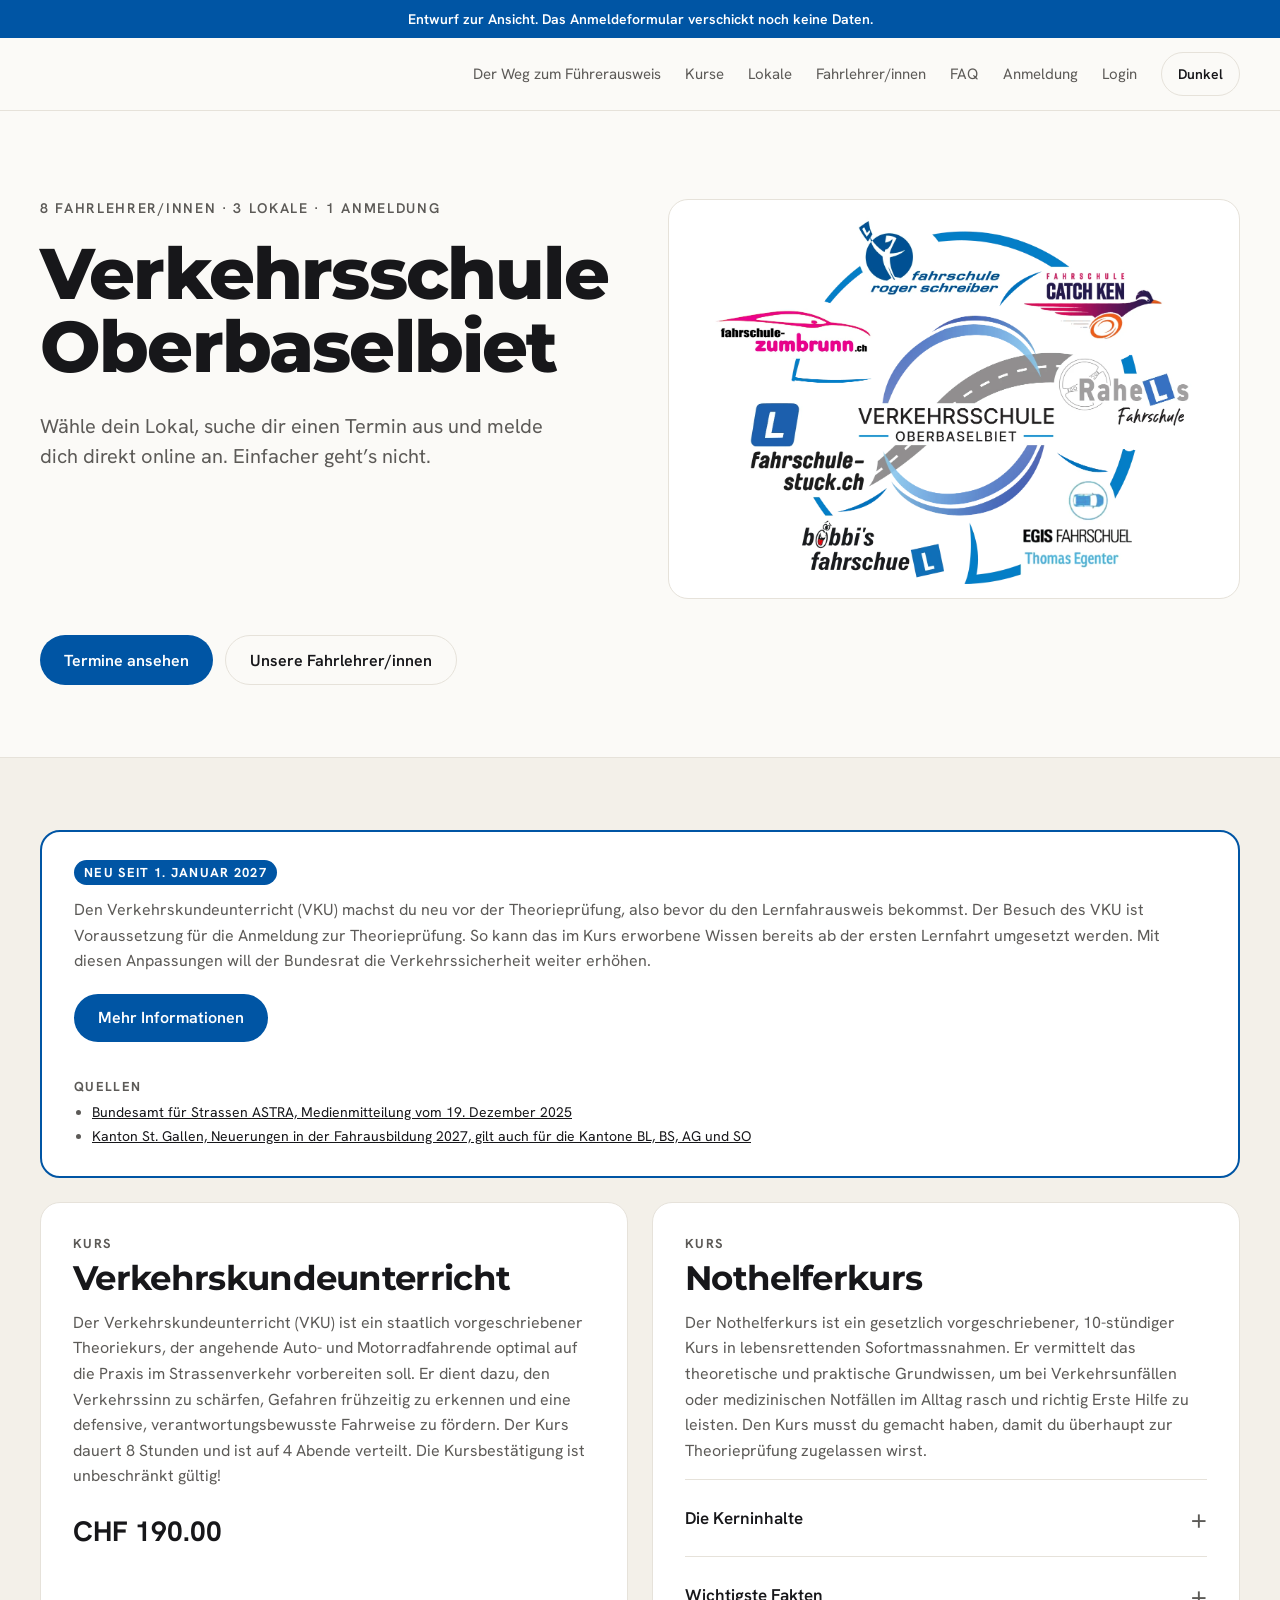
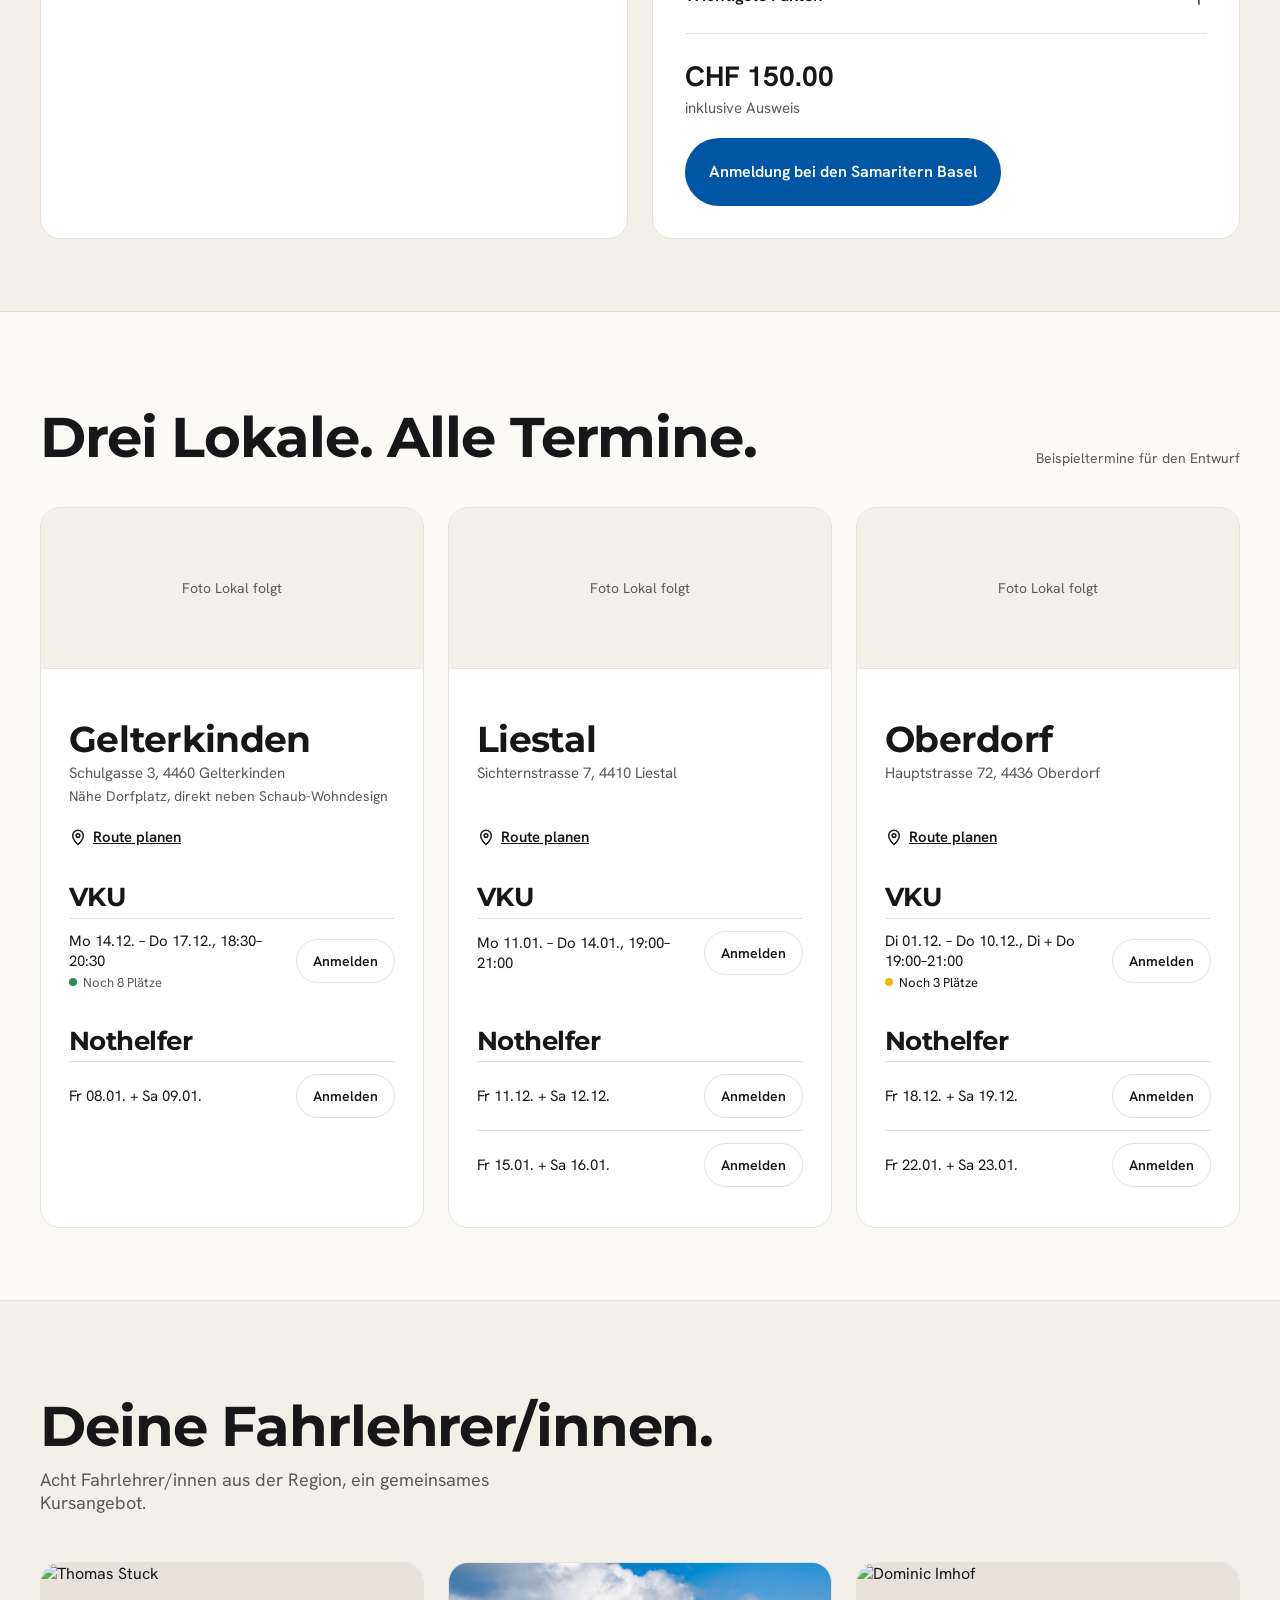
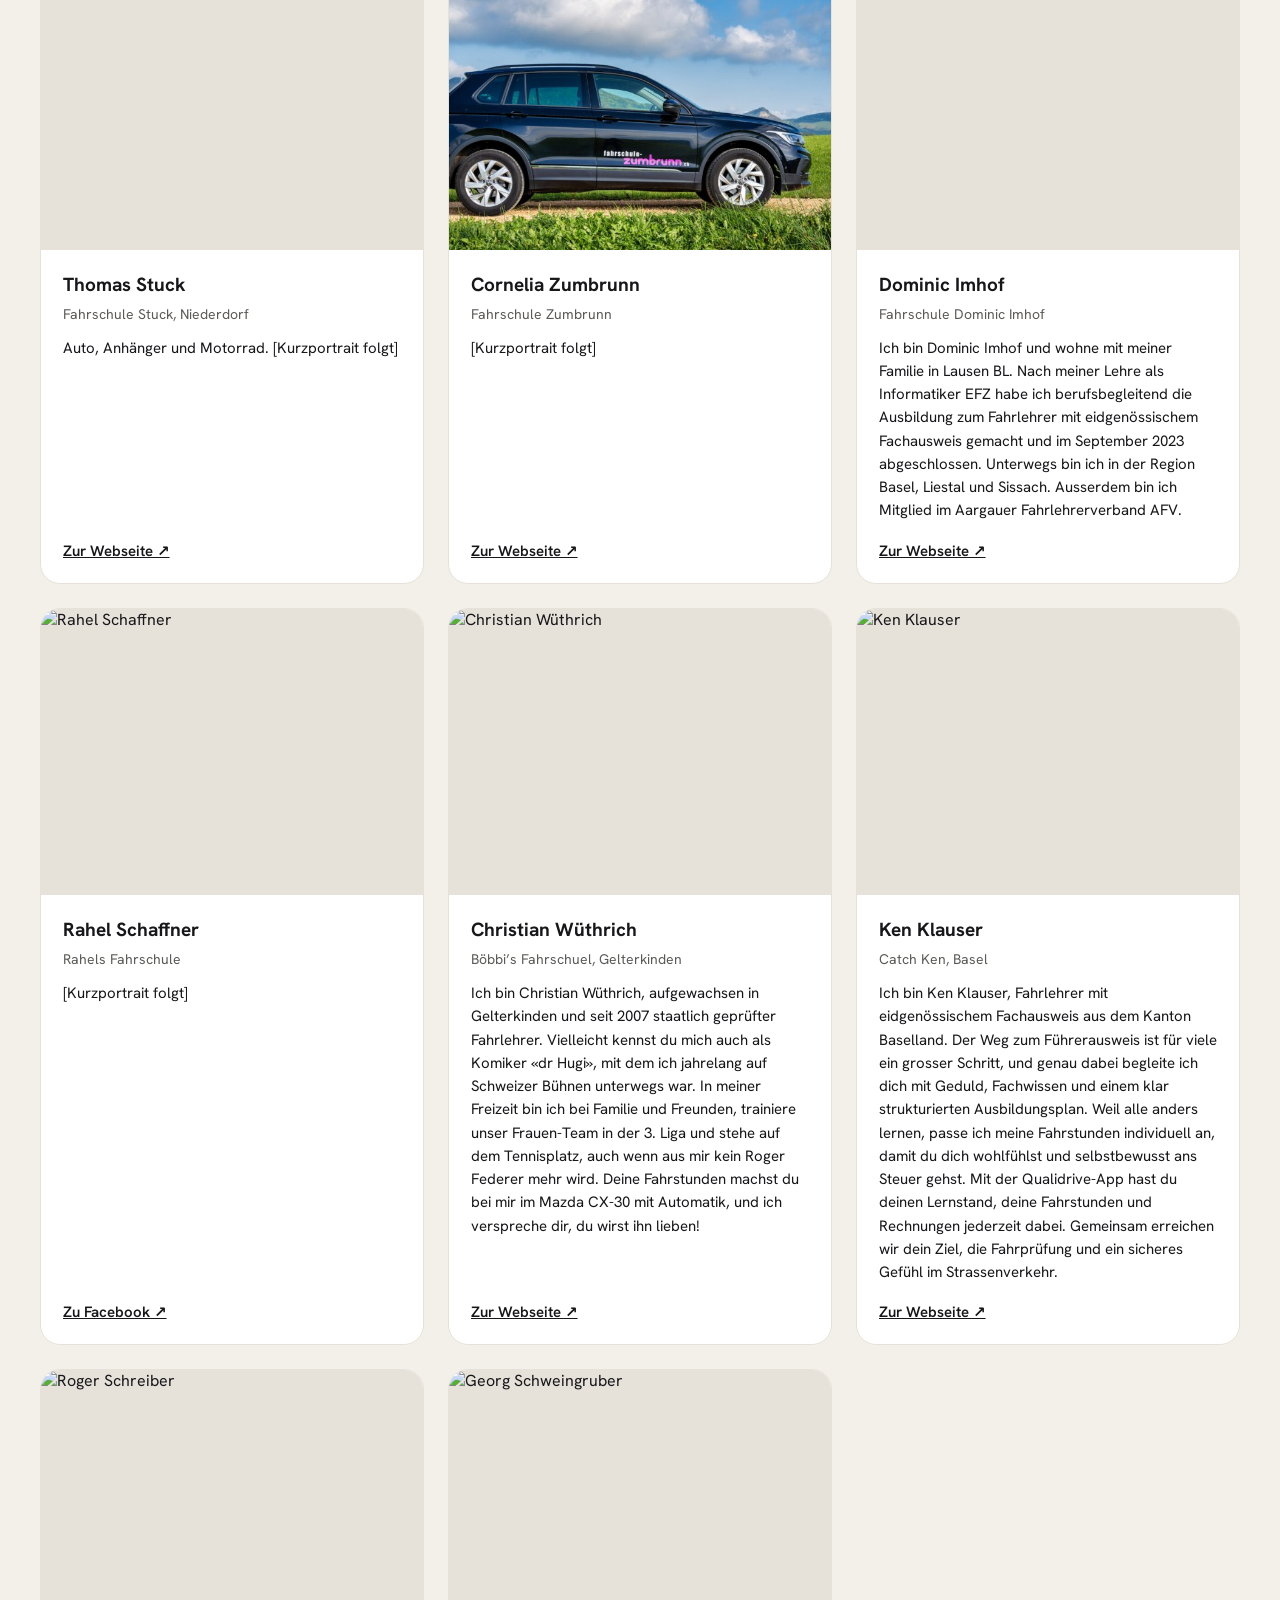
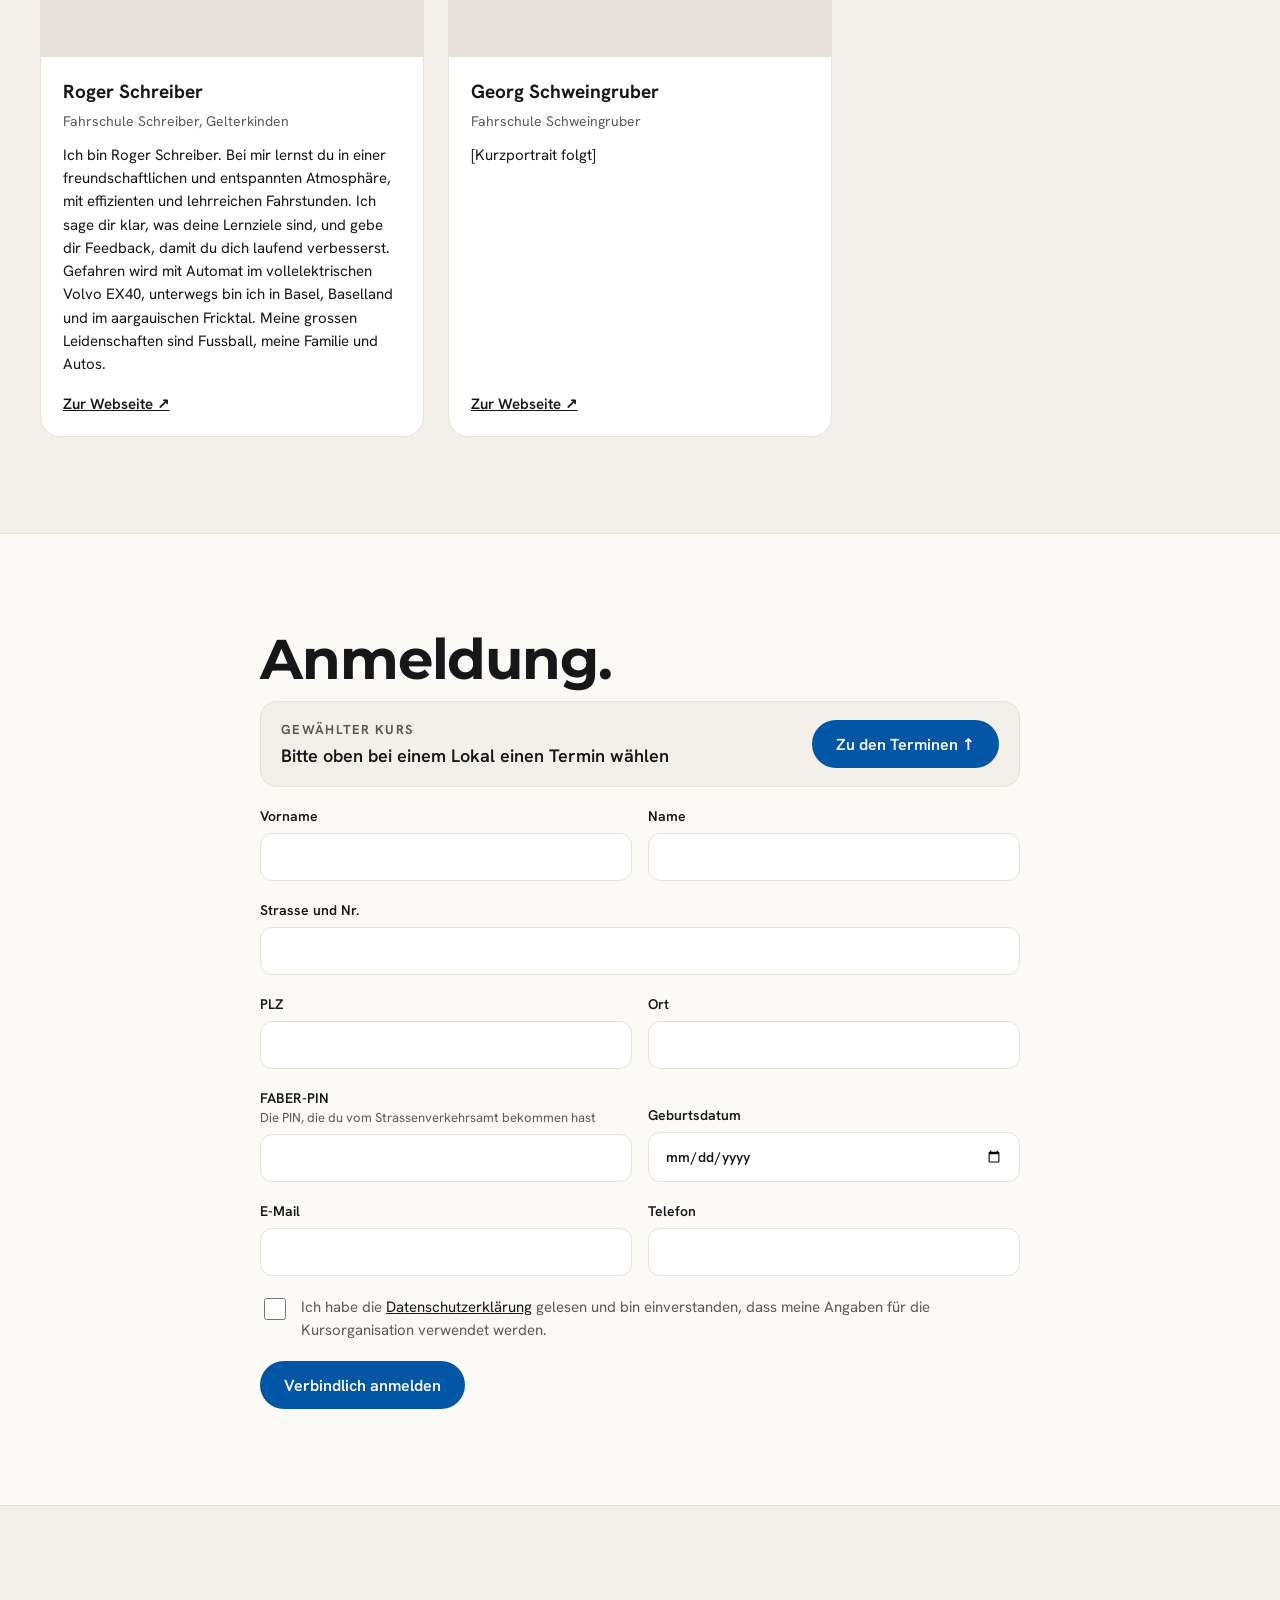
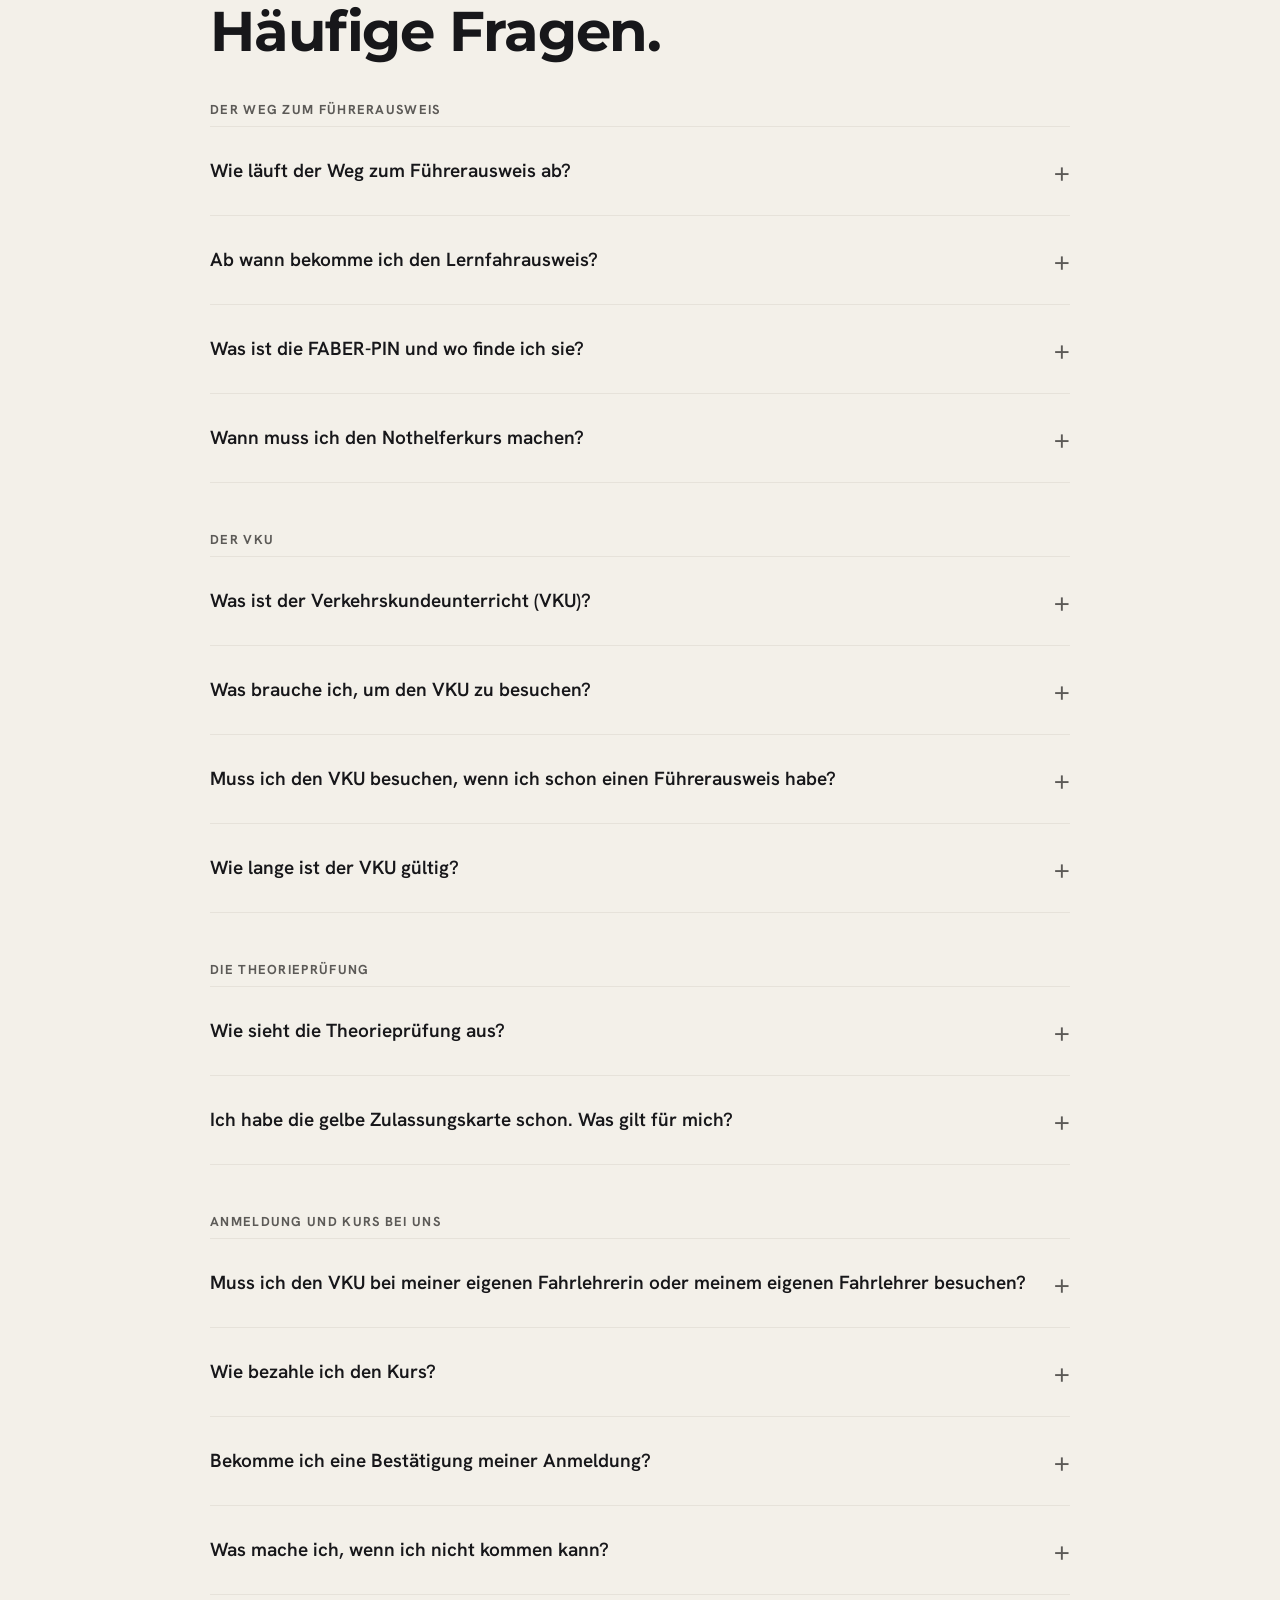
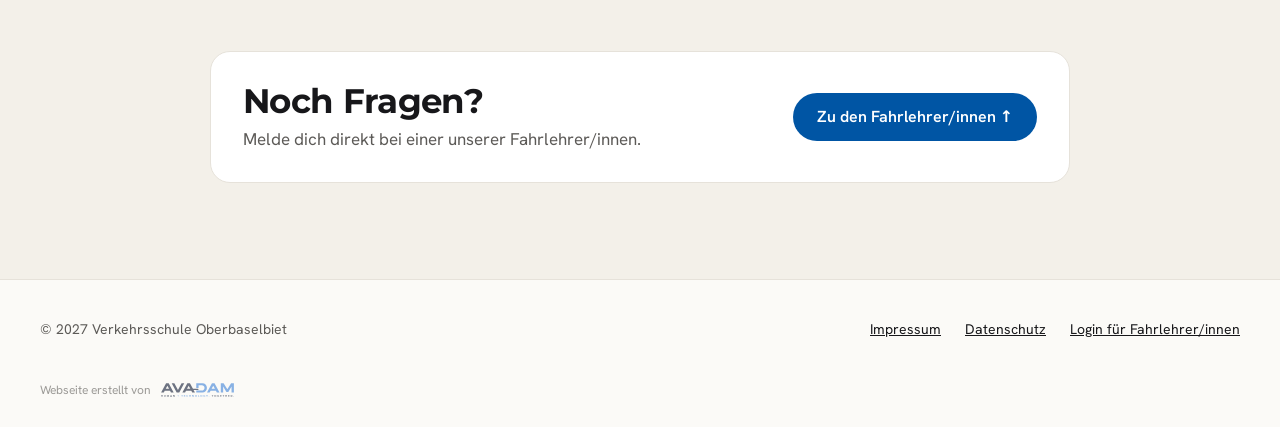
==== commit 64bc7fca: "Führerausweis statt Führerschein Co-Authored-By: Claude Opus 5.5 <noreply@anthropic.com> Claude-Sess" ====
--- a/index.html
+++ b/index.html
@@ -99,7 +99,7 @@
 <header style="position: sticky; top: 0; z-index: 10; background: var(--bg); border-bottom: 1px solid var(--line)">
 <div style="max-width: 1200px; margin: 0 auto; padding: 14px 24px; display: flex; flex-wrap: wrap; align-items: center; justify-content: flex-end; gap: 16px">
 <nav class="nav-desk" style="display: flex; flex-wrap: wrap; align-items: center; gap: 24px">
-<a class="navlink" href="neu-ab-2027.html">Der Weg zum Führerschein</a>
+<a class="navlink" href="neu-ab-2027.html">Der Weg zum Führerausweis</a>
 <a class="navlink" href="#kurse">Kurse</a>
 <a class="navlink" href="#lokale">Lokale</a>
 <a class="navlink" href="#team">Fahrlehrer/innen</a>
@@ -111,7 +111,7 @@
 <button type="button" class="menu-btn" data-action="menu" aria-expanded="false" aria-controls="menu-mob"><span class="ico-open"><svg width="20" height="20" viewBox="0 0 24 24" fill="none" stroke="currentColor" stroke-width="2" stroke-linecap="round" aria-hidden="true"><path d="M4 7h16M4 12h16M4 17h16"></path></svg></span><span class="ico-close" hidden><svg width="20" height="20" viewBox="0 0 24 24" fill="none" stroke="currentColor" stroke-width="2" stroke-linecap="round" aria-hidden="true"><path d="M6 6l12 12M18 6L6 18"></path></svg></span><span class="menu-label">Menü</span></button>
 </div>
 <div class="menu-mob" id="menu-mob" hidden>
-<a href="neu-ab-2027.html" data-close-menu>Der Weg zum Führerschein</a>
+<a href="neu-ab-2027.html" data-close-menu>Der Weg zum Führerausweis</a>
 <a href="#kurse" data-close-menu>Kurse</a>
 <a href="#lokale" data-close-menu>Lokale</a>
 <a href="#team" data-close-menu>Fahrlehrer/innen</a>
